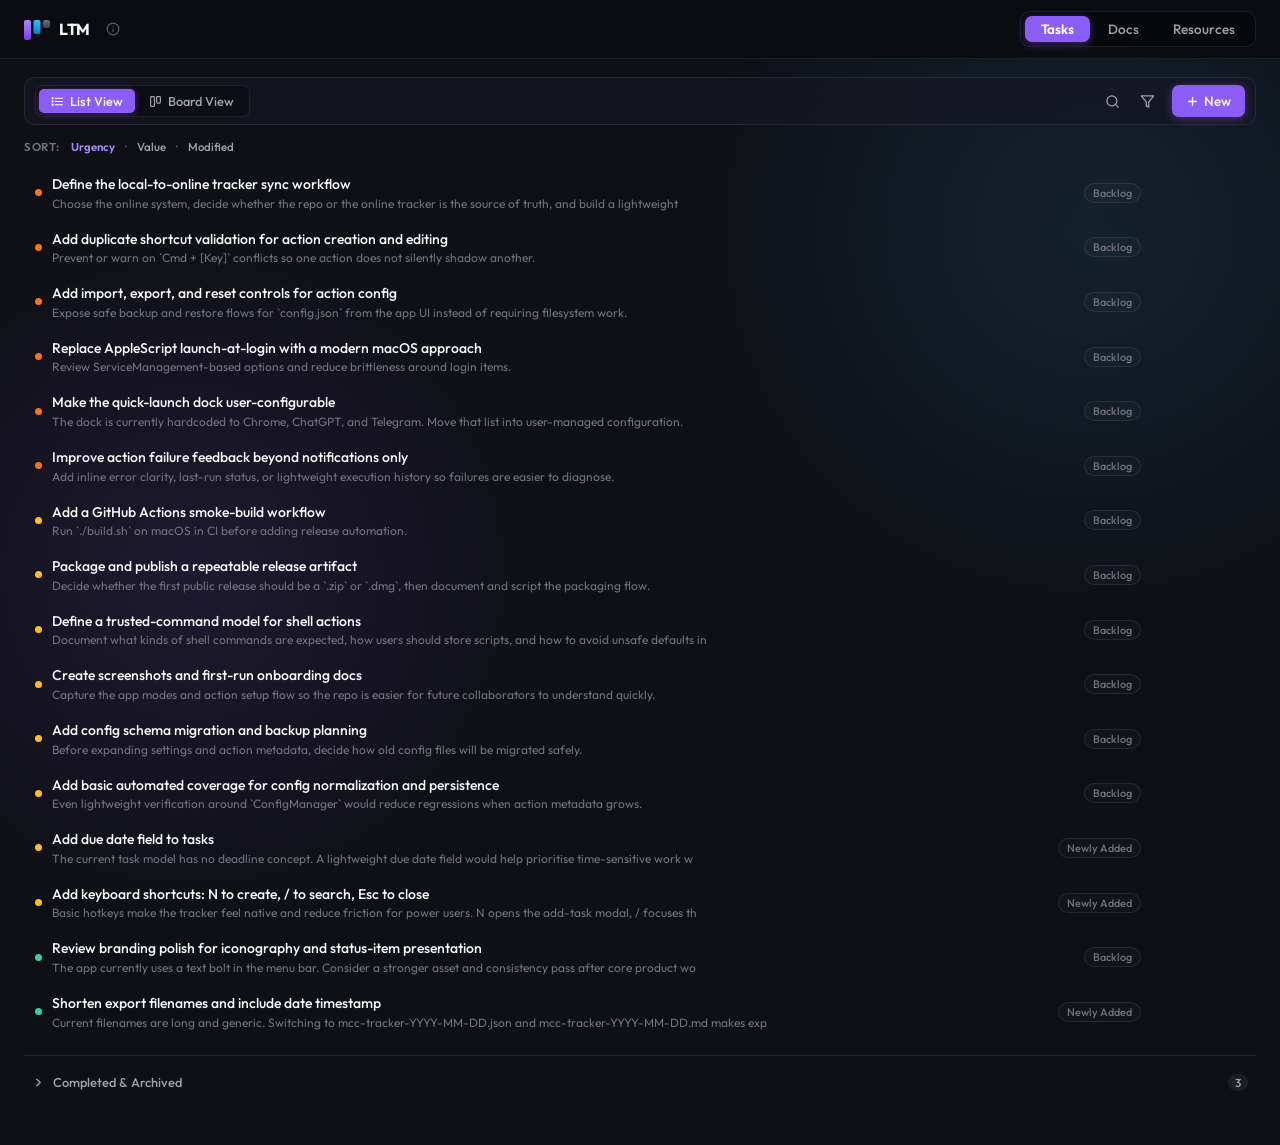
==== index.html @ 9b51116c "Initial commit for Local Task Manager Main" ====
<!DOCTYPE html>
<html lang="en">
<head>
  <meta charset="UTF-8">
  <meta name="viewport" content="width=device-width, initial-scale=1.0">
  <title>LTM — Local Task Manager Main</title>
  <link rel="preconnect" href="https://fonts.googleapis.com">
  <link rel="preconnect" href="https://fonts.gstatic.com" crossorigin>
  <link rel="stylesheet" href="styles.css">
  <script defer src="project-data.js"></script>
  <script defer src="task-app.js"></script>
</head>
<body>

  <!-- ── Header ──────────────────────────────────────────────────────────────── -->
  <header class="site-header">
    <div class="header-inner">
      <div class="brand">
        <a class="brand-link" href="index.html" aria-label="Local Task Manager home">
          <svg class="brand-mark" width="26" height="22" viewBox="0 0 26 22" fill="none" aria-hidden="true">
            <rect x="0" y="2" width="7" height="20" rx="2" fill="url(#ltm-g1)"/>
            <rect x="9.5" y="2" width="7" height="14" rx="2" fill="url(#ltm-g2)"/>
            <rect x="19" y="2" width="7" height="8" rx="2" fill="url(#ltm-g3)"/>
            <defs>
              <linearGradient id="ltm-g1" x1="3.5" y1="2" x2="3.5" y2="22" gradientUnits="userSpaceOnUse">
                <stop offset="0%" stop-color="#a78bfa"/>
                <stop offset="100%" stop-color="#7c3aed"/>
              </linearGradient>
              <linearGradient id="ltm-g2" x1="13" y1="2" x2="13" y2="16" gradientUnits="userSpaceOnUse">
                <stop offset="0%" stop-color="#38bdf8"/>
                <stop offset="100%" stop-color="#0284c7"/>
              </linearGradient>
              <linearGradient id="ltm-g3" x1="22.5" y1="2" x2="22.5" y2="10" gradientUnits="userSpaceOnUse">
                <stop offset="0%" stop-color="#71717a"/>
                <stop offset="100%" stop-color="#3f3f46"/>
              </linearGradient>
            </defs>
          </svg>
          <span class="brand-name" id="brandName">LTM</span>
        </a>
        <button class="icon-button brand-info-btn" id="toggleInfoButton" type="button"
          title="App info &amp; stats" aria-expanded="false" aria-controls="infoDrawer">
          <svg width="14" height="14" viewBox="0 0 24 24" fill="none" stroke="currentColor"
            stroke-width="2" stroke-linecap="round" stroke-linejoin="round">
            <circle cx="12" cy="12" r="10"/><line x1="12" y1="16" x2="12" y2="12"/>
            <line x1="12" y1="8" x2="12.01" y2="8"/>
          </svg>
        </button>
      </div>
      <nav class="tabs" aria-label="Navigation">
        <a class="tab active" href="index.html">Tasks</a>
        <a class="tab" href="docs.html">Docs</a>
        <a class="tab" href="resources.html">Resources</a>
      </nav>
    </div>
  </header>

  <div class="page-wrap">

    <!-- ── Info panel (hidden) ────────────────────────────────────────────────── -->
    <div class="info-panel" id="infoDrawer" hidden>
      <div class="stats-grid" id="statsGrid"></div>
      <p class="info-note" id="storageStatus"></p>
      <div class="button-row">
        <button class="secondary" id="exportJsonButton" type="button">Export JSON</button>
        <button class="secondary" id="exportMarkdownButton" type="button">Export Markdown</button>
        <button class="ghost" id="resetButton" type="button">Reset to Seed</button>
      </div>
      <div class="notice" id="seedNotice" hidden></div>
    </div>

    <!-- ── Toolbar ────────────────────────────────────────────────────────────── -->
    <div class="toolbar">
      <div class="view-toggle" id="viewToggle" role="tablist" aria-label="Task view">
        <button class="view-button active" id="listViewButton" type="button" role="tab" aria-selected="true">
          <svg width="13" height="13" viewBox="0 0 24 24" fill="none" stroke="currentColor"
            stroke-width="2.2" stroke-linecap="round">
            <line x1="8" y1="6" x2="21" y2="6"/><line x1="8" y1="12" x2="21" y2="12"/>
            <line x1="8" y1="18" x2="21" y2="18"/><circle cx="3" cy="6" r="1" fill="currentColor"/>
            <circle cx="3" cy="12" r="1" fill="currentColor"/><circle cx="3" cy="18" r="1" fill="currentColor"/>
          </svg>
          List View
        </button>
        <button class="view-button" id="boardViewButton" type="button" role="tab" aria-selected="false">
          <svg width="13" height="13" viewBox="0 0 24 24" fill="none" stroke="currentColor"
            stroke-width="2.2" stroke-linecap="round" stroke-linejoin="round">
            <rect x="3" y="3" width="7" height="18" rx="1.5"/>
            <rect x="14" y="3" width="7" height="12" rx="1.5"/>
          </svg>
          Board View
        </button>
      </div>

      <div class="toolbar-right">
        <button class="icon-button toolbar-icon-btn" id="searchToggle" type="button"
          title="Search" aria-expanded="false" aria-controls="searchFilterBar">
          <svg width="15" height="15" viewBox="0 0 24 24" fill="none" stroke="currentColor"
            stroke-width="2" stroke-linecap="round" stroke-linejoin="round">
            <circle cx="11" cy="11" r="8"/><line x1="21" y1="21" x2="16.65" y2="16.65"/>
          </svg>
        </button>
        <button class="icon-button toolbar-icon-btn" id="filterToggle" type="button"
          title="Filter" aria-expanded="false" aria-controls="searchFilterBar">
          <svg width="15" height="15" viewBox="0 0 24 24" fill="none" stroke="currentColor"
            stroke-width="2" stroke-linecap="round" stroke-linejoin="round">
            <polygon points="22 3 2 3 10 12.46 10 19 14 21 14 12.46 22 3"/>
          </svg>
        </button>
        <div class="card-fields-wrap" style="position:relative">
          <button class="icon-button toolbar-icon-btn" id="cardFieldsBtn" type="button"
            title="Card fields" hidden aria-expanded="false">
            <svg width="15" height="15" viewBox="0 0 24 24" fill="none" stroke="currentColor"
              stroke-width="2" stroke-linecap="round" stroke-linejoin="round">
              <path d="M1 12s4-8 11-8 11 8 11 8-4 8-11 8-11-8-11-8z"/>
              <circle cx="12" cy="12" r="3"/>
            </svg>
          </button>
          <div class="card-fields-popover" id="cardFieldsPopover" hidden>
            <div class="card-fields-heading">Show on cards</div>
            <label class="card-field-item"><input type="checkbox" id="cfUrgency"> Urgency</label>
            <label class="card-field-item"><input type="checkbox" id="cfNotes"> Notes preview</label>
            <label class="card-field-item"><input type="checkbox" id="cfValue"> Value</label>
            <label class="card-field-item"><input type="checkbox" id="cfArea"> Area</label>
          </div>
        </div>
        <button class="primary toolbar-add-btn" id="openCreateButton" type="button">
          <svg width="13" height="13" viewBox="0 0 24 24" fill="none" stroke="currentColor"
            stroke-width="2.5" stroke-linecap="round">
            <line x1="12" y1="5" x2="12" y2="19"/><line x1="5" y1="12" x2="19" y2="12"/>
          </svg>
          New
        </button>
      </div>
    </div>

    <!-- ── Search + filter bar (expandable) ──────────────────────────────────── -->
    <div class="search-filter-bar" id="searchFilterBar" hidden>
      <input class="search-input" id="searchInput" type="text" placeholder="Search tasks…" autocomplete="off">
      <select id="filterSelect">
        <option value="all">All tasks</option>
        <option value="active">Active only</option>
        <option value="done">Completed / Archived</option>
        <option value="urgent">Urgent (4+)</option>
        <option value="recommended">Recommended</option>
        <option value="requested">Requested</option>
      </select>
      <span class="filter-summary" id="filterSummary"></span>
    </div>

    <!-- ── Views container ───────────────────────────────────────────────────── -->

    <!-- LIST VIEW -->
    <div id="listView">
      <div class="task-list" id="taskList"></div>
      <div class="completed-wrap" id="hiddenListsWrap" hidden>
        <button class="completed-toggle" id="hiddenListsToggle" type="button" aria-expanded="false">
          <svg class="completed-chevron" width="13" height="13" viewBox="0 0 24 24" fill="none"
            stroke="currentColor" stroke-width="2.5" stroke-linecap="round" stroke-linejoin="round">
            <polyline points="9 18 15 12 9 6"/>
          </svg>
          <span>Completed &amp; Archived</span>
          <span class="completed-count" id="hiddenListsCount">0</span>
        </button>
        <div class="hidden-lists" id="hiddenLists" hidden></div>
      </div>
    </div>

  </div><!-- /.page-wrap -->

  <!-- BOARD VIEW — outside .page-wrap so it runs edge-to-edge -->
  <div id="boardView" hidden>
    <div class="board-columns" id="boardColumns"></div>
    <div class="board-hidden-groups" id="boardCollapsedStrip" hidden>
      <span class="board-hidden-groups-label">Hidden groups</span>
      <div class="board-hidden-chips" id="boardHiddenChips"></div>
    </div>
  </div>

  <!-- ── Task detail panel ─────────────────────────────────────────────────────
       Notion-style slide-in from right. Shows on task click.
  ─────────────────────────────────────────────────────────────────────────── -->
  <div class="detail-overlay" id="detailOverlay" hidden aria-modal="true" role="dialog">
    <div class="detail-backdrop" id="detailBackdrop"></div>
    <div class="detail-panel" id="detailPanel">
      <div class="detail-toolbar">
        <button class="detail-back-btn" id="detailCloseBtn" type="button" aria-label="Close panel">
          <svg width="15" height="15" viewBox="0 0 24 24" fill="none" stroke="currentColor"
            stroke-width="2" stroke-linecap="round" stroke-linejoin="round">
            <polyline points="15 18 9 12 15 6"/><polyline points="9 18 3 12 9 6"/>
          </svg>
        </button>
        <div class="detail-mode-toggle" id="detailModeToggle">
          <button class="detail-mode-btn active" id="detailModeSide" type="button" title="Side panel">
            <svg width="13" height="13" viewBox="0 0 24 24" fill="none" stroke="currentColor"
              stroke-width="2.2" stroke-linecap="round" stroke-linejoin="round">
              <rect x="3" y="3" width="18" height="18" rx="2"/>
              <line x1="15" y1="3" x2="15" y2="21"/>
            </svg>
          </button>
          <button class="detail-mode-btn" id="detailModeCenter" type="button" title="Centered view">
            <svg width="13" height="13" viewBox="0 0 24 24" fill="none" stroke="currentColor"
              stroke-width="2.2" stroke-linecap="round" stroke-linejoin="round">
              <rect x="5" y="3" width="14" height="18" rx="2"/>
            </svg>
          </button>
          <button class="detail-mode-btn" id="detailModeFull" type="button" title="Full page">
            <svg width="13" height="13" viewBox="0 0 24 24" fill="none" stroke="currentColor"
              stroke-width="2.2" stroke-linecap="round" stroke-linejoin="round">
              <path d="M8 3H5a2 2 0 0 0-2 2v3m18 0V5a2 2 0 0 0-2-2h-3m0 18h3a2 2 0 0 0 2-2v-3M3 16v3a2 2 0 0 0 2 2h3"/>
            </svg>
          </button>
        </div>
        <!-- Hidden action buttons — bound by JS, triggered via prop-row clicks -->
        <button id="detailMarkDoneBtn" type="button" style="display:none"></button>
        <button id="detailDeleteBtn" type="button" style="display:none"></button>
      </div>
      <div class="detail-body">
        <h1 class="detail-title" id="detailTitle" contenteditable="true"
          spellcheck="true" data-placeholder="Task title…"></h1>
        <div class="detail-props-section">
          <div class="detail-props-header" id="detailPropsHeader">
            <span class="detail-props-header-label">Properties</span>
            <svg class="detail-props-chevron" id="detailPropsChevron" width="12" height="12" viewBox="0 0 24 24" fill="none" stroke="currentColor" stroke-width="2.5" stroke-linecap="round" stroke-linejoin="round">
              <polyline points="6 9 12 15 18 9"/>
            </svg>
          </div>
          <div class="detail-props" id="detailProps"></div>
        </div>
        <div class="detail-section-label">Notes</div>
        <!-- NOTE: contenteditable editor — designed for future BlockNote migration.
             Interface: getEditorContent() / setEditorContent(html) in task-app.js -->
        <div class="detail-notes-editor" id="notesEditor"
          contenteditable="true" spellcheck="true"
          data-placeholder="Add notes, links, or context…"></div>
        <p class="editor-hint">Cmd+B bold · Cmd+I italic · Cmd+Shift+8 list</p>
      </div>
    </div>
  </div>

  <!-- ── Column context menu ───────────────────────────────────────────────────
       Appears on board column ··· click
  ─────────────────────────────────────────────────────────────────────────── -->
  <div class="col-menu" id="colMenu" hidden role="menu">
    <button class="col-menu-item" id="colMenuRename" role="menuitem">Rename</button>
    <button class="col-menu-item" id="colMenuMoveLeft" role="menuitem">Move left</button>
    <button class="col-menu-item" id="colMenuMoveRight" role="menuitem">Move right</button>
    <button class="col-menu-item" id="colMenuHide" role="menuitem">Hide column</button>
    <div class="col-menu-sep" role="separator"></div>
    <div class="col-menu-color-row" role="group" aria-label="Column color">
      <span class="col-menu-color-label">Color</span>
      <div class="col-menu-swatches" id="colMenuSwatches">
        <button class="col-color-swatch swatch-default active" data-color="" title="Default"></button>
        <button class="col-color-swatch swatch-purple" data-color="purple" title="Purple"></button>
        <button class="col-color-swatch swatch-blue" data-color="blue" title="Blue"></button>
        <button class="col-color-swatch swatch-cyan" data-color="cyan" title="Cyan"></button>
        <button class="col-color-swatch swatch-green" data-color="green" title="Green"></button>
        <button class="col-color-swatch swatch-orange" data-color="orange" title="Orange"></button>
        <button class="col-color-swatch swatch-red" data-color="red" title="Red"></button>
      </div>
    </div>
    <div class="col-menu-sep" role="separator"></div>
    <button class="col-menu-item col-menu-danger" id="colMenuDelete" role="menuitem">Delete column</button>
  </div>

  <!-- ── Column rename dialog ──────────────────────────────────────────────── -->
  <div class="modal-backdrop" id="renameModal" hidden>
    <div class="modal-card modal-card--sm">
      <div class="modal-header">
        <h2 class="modal-title">Rename column</h2>
        <button class="icon-button" type="button" id="renameModalClose" aria-label="Close">
          <svg width="16" height="16" viewBox="0 0 24 24" fill="none" stroke="currentColor"
            stroke-width="2" stroke-linecap="round" stroke-linejoin="round">
            <line x1="18" y1="6" x2="6" y2="18"/><line x1="6" y1="6" x2="18" y2="18"/>
          </svg>
        </button>
      </div>
      <div class="field" style="margin-bottom:14px;">
        <label for="renameInput">Column name</label>
        <input id="renameInput" type="text" placeholder="Column name…">
      </div>
      <div class="button-row">
        <button class="primary" id="renameConfirm" type="button">Rename</button>
        <button class="ghost" id="renameCancel" type="button">Cancel</button>
      </div>
    </div>
  </div>

  <!-- ── Add column dialog ─────────────────────────────────────────────────── -->
  <div class="modal-backdrop" id="addColModal" hidden>
    <div class="modal-card modal-card--sm">
      <div class="modal-header">
        <h2 class="modal-title">Add column</h2>
        <button class="icon-button" type="button" id="addColModalClose" aria-label="Close">
          <svg width="16" height="16" viewBox="0 0 24 24" fill="none" stroke="currentColor"
            stroke-width="2" stroke-linecap="round" stroke-linejoin="round">
            <line x1="18" y1="6" x2="6" y2="18"/><line x1="6" y1="6" x2="18" y2="18"/>
          </svg>
        </button>
      </div>
      <div class="field" style="margin-bottom:14px;">
        <label for="addColInput">Column name</label>
        <input id="addColInput" type="text" placeholder="e.g. Review…">
      </div>
      <div class="button-row">
        <button class="primary" id="addColConfirm" type="button">Add column</button>
        <button class="ghost" id="addColCancel" type="button">Cancel</button>
      </div>
    </div>
  </div>

  <!-- ── Create / Edit task modal ──────────────────────────────────────────── -->
  <div class="modal-backdrop" id="taskModal" hidden>
    <div class="modal-card">
      <div class="modal-header">
        <h2 class="modal-title" id="modalTitle">New Task</h2>
        <button class="icon-button" type="button" id="closeModalButton" aria-label="Close">
          <svg width="16" height="16" viewBox="0 0 24 24" fill="none" stroke="currentColor"
            stroke-width="2" stroke-linecap="round" stroke-linejoin="round">
            <line x1="18" y1="6" x2="6" y2="18"/><line x1="6" y1="6" x2="18" y2="18"/>
          </svg>
        </button>
      </div>
      <form id="taskForm" autocomplete="off">
        <div class="form-grid">
          <div class="field full">
            <label for="taskTitle">Title</label>
            <input id="taskTitle" name="taskTitle" required placeholder="What needs to be done?">
          </div>
          <div class="field">
            <label for="taskLane">Stage</label>
            <select id="taskLane" name="taskLane"></select>
          </div>
          <div class="field">
            <label for="taskUrgency">Urgency</label>
            <select id="taskUrgency" name="taskUrgency">
              <option value="1">1 — Low</option>
              <option value="2">2</option>
              <option value="3" selected>3 — Medium</option>
              <option value="4">4 — High</option>
              <option value="5">5 — Critical</option>
            </select>
          </div>
          <div class="field">
            <label for="taskValue">Value ($)</label>
            <input id="taskValue" name="taskValue" type="number" min="0" step="100" placeholder="e.g. 5000">
          </div>
          <div class="field">
            <label for="taskArea">Area</label>
            <select id="taskArea" name="taskArea"></select>
          </div>
          <div class="field">
            <label for="taskSource">Source</label>
            <select id="taskSource" name="taskSource">
              <option value="user-requested" selected>Requested</option>
              <option value="recommended">Recommended</option>
              <option value="local-note">Local note</option>
            </select>
          </div>
          <div class="field full">
            <label for="taskNotes">Quick note</label>
            <textarea id="taskNotes" name="taskNotes" placeholder="Keep it short and action-oriented."></textarea>
          </div>
        </div>
        <div class="button-row" style="margin-top:14px;">
          <button class="primary" type="submit" id="submitButton">Save Task</button>
          <button class="ghost" type="button" id="cancelEditButton">Cancel</button>
        </div>
      </form>
    </div>
  </div>

</body>
</html>
---- styles.css ----
@import url('https://fonts.googleapis.com/css2?family=Outfit:wght@300;400;500;600;700&display=swap');

/* ─── Design tokens ─────────────────────────────────────────────────────────── */

:root {
  --bg:              #0f1016;
  --surface:         rgba(22, 23, 34, 0.75);
  --surface-solid:   #161722;
  --surface-hover:   rgba(38, 39, 55, 0.85);
  --border:          rgba(255, 255, 255, 0.08);
  --border-strong:   rgba(255, 255, 255, 0.13);
  --text:            #f8f9fa;
  --muted:           #a1a1aa;
  --muted-soft:      #71717a;
  --accent:          #8b5cf6;
  --accent-glow:     rgba(139, 92, 246, 0.4);
  --accent-hover:    #a78bfa;
  --accent-soft:     rgba(139, 92, 246, 0.12);
  --tab-active:      #8b5cf6;
  --tab-active-glow: rgba(139, 92, 246, 0.3);
  --done:            #34d399;
  --done-soft:       rgba(52, 211, 153, 0.15);
  --warn:            #fbbf24;
  --warn-soft:       rgba(251, 191, 36, 0.15);
  --danger:          #ef4444;
  --danger-soft:     rgba(239, 68, 68, 0.12);
  --radius-lg:       14px;
  --radius-md:       10px;
  --radius-sm:       7px;
}

/* ─── Reset ─────────────────────────────────────────────────────────────────── */

*, *::before, *::after { box-sizing: border-box; }
[hidden] { display: none !important; }
html, body { margin: 0; min-height: 100%; }

body {
  font-family: 'Outfit', ui-rounded, 'SF Pro Rounded', sans-serif;
  color: var(--text);
  background-color: var(--bg);
  background-image:
    radial-gradient(circle at 15% 50%, rgba(139, 92, 246, 0.12), transparent 28%),
    radial-gradient(circle at 85% 20%, rgba(56, 189, 248, 0.10), transparent 28%);
  min-height: 100vh;
}

a { color: inherit; text-decoration: none; }

/* ─── Site header ───────────────────────────────────────────────────────────── */

.site-header {
  position: sticky;
  top: 0;
  z-index: 200;
  width: 100%;
  background: rgba(11, 12, 18, 0.92);
  backdrop-filter: blur(16px);
  border-bottom: 1px solid var(--border);
}

.header-inner {
  display: flex;
  align-items: center;
  justify-content: space-between;
  gap: 16px;
  max-width: 1400px;
  margin: 0 auto;
  padding: 11px 24px;
}

/* Brand */
.brand {
  display: flex;
  align-items: center;
  gap: 6px;
  flex-shrink: 0;
}

.brand-link {
  display: flex;
  align-items: center;
  gap: 9px;
  text-decoration: none;
  color: inherit;
}

.brand-mark {
  flex-shrink: 0;
  display: block;
}

.brand-name {
  font-size: 1rem;
  font-weight: 700;
  letter-spacing: -0.02em;
  color: var(--text);
}

.brand-info-btn {
  margin-left: 2px;
  opacity: 0.55;
  transition: opacity 0.15s;
}

.brand-info-btn:hover { opacity: 1; }

/* ─── Nav tabs ──────────────────────────────────────────────────────────────── */

.tabs {
  display: flex;
  gap: 2px;
  background: rgba(0, 0, 0, 0.3);
  border: 1px solid var(--border);
  border-radius: 10px;
  padding: 4px;
}

.tab {
  padding: 5px 16px;
  border-radius: 7px;
  color: var(--muted);
  font-size: 0.84rem;
  font-weight: 500;
  transition: all 0.15s ease;
}

.tab:hover {
  color: var(--text);
  background: rgba(255, 255, 255, 0.06);
}

.tab.active {
  background: var(--accent);
  color: #fff;
  font-weight: 600;
  box-shadow: 0 2px 8px var(--accent-glow);
}

/* ─── Page wrap ─────────────────────────────────────────────────────────────── */

.page-wrap {
  max-width: 1400px;
  margin: 0 auto;
  padding: 18px 24px 48px;
}

/* ─── Info panel ────────────────────────────────────────────────────────────── */

.info-panel {
  background: var(--surface);
  border: 1px solid var(--border);
  border-radius: var(--radius-md);
  padding: 14px;
  margin-bottom: 10px;
  backdrop-filter: blur(16px);
}

.stats-grid {
  display: grid;
  grid-template-columns: repeat(4, 1fr);
  gap: 7px;
  margin-bottom: 12px;
}

.mini-stat {
  display: flex;
  flex-direction: column;
  gap: 3px;
  padding: 10px 12px;
  border-radius: var(--radius-sm);
  border: 1px solid var(--border);
  background: rgba(255, 255, 255, 0.02);
}

.mini-stat strong {
  font-size: 1.2rem;
  font-weight: 700;
  color: var(--text);
  line-height: 1;
}

.mini-stat span { font-size: 0.72rem; color: var(--muted); }

.info-note {
  font-size: 0.75rem;
  color: var(--muted-soft);
  margin: 0 0 10px;
}

.notice {
  margin-top: 10px;
  padding: 9px 12px;
  border-radius: var(--radius-sm);
  border: 1px solid rgba(251, 191, 36, 0.25);
  background: var(--warn-soft);
  color: #fcd34d;
  font-size: 0.78rem;
}

/* ─── Toolbar ───────────────────────────────────────────────────────────────── */

.toolbar {
  display: flex;
  align-items: center;
  justify-content: space-between;
  gap: 8px;
  padding: 7px 10px;
  background: var(--surface);
  border: 1px solid var(--border);
  border-radius: var(--radius-md);
  backdrop-filter: blur(16px);
  margin-bottom: 6px;
}

.toolbar-right {
  display: flex;
  align-items: center;
  gap: 5px;
}

.toolbar-icon-btn {
  color: var(--muted);
  width: 32px;
  height: 32px;
}

.toolbar-icon-btn:hover {
  color: var(--text);
  background: rgba(255, 255, 255, 0.07);
}

.toolbar-icon-btn.is-active {
  color: var(--accent-hover);
  background: var(--accent-soft);
  border-color: rgba(139, 92, 246, 0.3);
}

.toolbar-add-btn {
  height: 32px;
  padding: 0 14px;
  font-size: 0.84rem;
  gap: 5px;
}

/* ─── View toggle ───────────────────────────────────────────────────────────── */

.view-toggle {
  display: inline-flex;
  gap: 2px;
  padding: 3px;
  background: rgba(0, 0, 0, 0.3);
  border: 1px solid var(--border);
  border-radius: var(--radius-sm);
}

.view-button {
  display: inline-flex;
  align-items: center;
  gap: 6px;
  padding: 4px 12px;
  border-radius: 5px;
  background: transparent;
  color: var(--muted);
  border: none;
  font-size: 0.8rem;
  font-weight: 500;
  cursor: pointer;
  transition: all 0.15s;
  white-space: nowrap;
}

.view-button:hover { color: var(--text); background: rgba(255, 255, 255, 0.05); }

.view-button.active {
  background: var(--accent);
  color: #fff;
  box-shadow: 0 1px 6px var(--accent-glow);
}

/* ─── Search + filter bar ───────────────────────────────────────────────────── */

.search-filter-bar {
  display: flex;
  align-items: center;
  gap: 8px;
  padding: 8px 12px;
  background: var(--surface);
  border: 1px solid var(--border);
  border-radius: var(--radius-md);
  backdrop-filter: blur(16px);
  margin-bottom: 10px;
}

.search-input {
  flex: 1;
  min-width: 0;
  background: transparent;
  border: none;
  color: var(--text);
  font: inherit;
  font-size: 0.9rem;
  padding: 4px 0;
}

.search-input:focus { outline: none; }
.search-input::placeholder { color: var(--muted-soft); }

.filter-summary {
  flex-shrink: 0;
  font-size: 0.72rem;
  color: var(--muted-soft);
  white-space: nowrap;
}

/* ─── Inputs / selects / buttons (shared) ───────────────────────────────────── */

input, textarea, select {
  width: 100%;
  background: rgba(0, 0, 0, 0.2);
  border: 1px solid var(--border);
  border-radius: var(--radius-sm);
  color: var(--text);
  padding: 7px 11px;
  font: inherit;
  font-size: 0.85rem;
  transition: border-color 0.18s, background 0.18s, box-shadow 0.18s;
}

input::placeholder, textarea::placeholder { color: var(--muted-soft); }

input:focus, textarea:focus, select:focus {
  outline: none;
  border-color: rgba(139, 92, 246, 0.5);
  background: rgba(0, 0, 0, 0.35);
  box-shadow: 0 0 0 3px rgba(139, 92, 246, 0.1);
}

textarea { min-height: 88px; resize: vertical; }

button {
  display: inline-flex;
  align-items: center;
  justify-content: center;
  gap: 6px;
  border: none;
  border-radius: var(--radius-sm);
  padding: 7px 14px;
  font: inherit;
  font-weight: 500;
  font-size: 0.85rem;
  cursor: pointer;
  white-space: nowrap;
  transition: all 0.15s ease;
}

button.primary {
  background: var(--accent);
  color: #fff;
  box-shadow: 0 2px 8px var(--accent-glow);
}

button.primary:hover { background: var(--accent-hover); }

button.secondary {
  background: rgba(255, 255, 255, 0.055);
  color: var(--text);
  border: 1px solid var(--border);
}

button.secondary:hover { background: rgba(255, 255, 255, 0.09); }

button.ghost {
  background: transparent;
  color: var(--muted);
  border: 1px solid var(--border);
}

button.ghost:hover { color: var(--text); background: rgba(255, 255, 255, 0.05); }

.icon-button {
  width: 30px;
  height: 30px;
  padding: 0;
  border-radius: 6px;
  border: 1px solid transparent;
  background: transparent;
  color: var(--muted);
  flex-shrink: 0;
  cursor: pointer;
}

.icon-button:hover { background: rgba(255, 255, 255, 0.07); border-color: var(--border); color: var(--text); }

.button-row { display: flex; flex-wrap: wrap; gap: 7px; }

/* ─── LIST VIEW ─────────────────────────────────────────────────────────────── */

.list-sort-bar {
  display: flex;
  align-items: center;
  gap: 6px;
  padding: 6px 0 10px;
}

.list-sort-label {
  font-size: 0.72rem;
  font-weight: 600;
  color: var(--muted-soft);
  text-transform: uppercase;
  letter-spacing: 0.06em;
  margin-right: 2px;
}

.list-sort-sep {
  color: var(--muted-soft);
  font-size: 0.72rem;
  user-select: none;
}

.list-sort-btn {
  background: none;
  border: none;
  padding: 2px 4px;
  font-family: inherit;
  font-size: 0.72rem;
  font-weight: 500;
  color: var(--muted);
  cursor: pointer;
  border-radius: 4px;
  transition: color 0.12s, background 0.12s;
}

.list-sort-btn:hover {
  color: var(--text);
  background: rgba(255, 255, 255, 0.05);
}

.list-sort-btn.active {
  color: var(--accent-hover);
  font-weight: 600;
}

.task-list {
  display: flex;
  flex-direction: column;
  gap: 1px;
}

.list-section-header {
  padding: 14px 8px 6px;
  font-size: 0.68rem;
  font-weight: 700;
  color: var(--muted-soft);
  text-transform: uppercase;
  letter-spacing: 0.09em;
}

.list-row {
  display: flex;
  align-items: center;
  gap: 10px;
  padding: 8px 10px;
  border-radius: var(--radius-sm);
  border: 1px solid transparent;
  cursor: pointer;
  transition: background 0.12s, border-color 0.12s;
  position: relative;
}

.list-row:hover {
  background: rgba(255, 255, 255, 0.04);
  border-color: var(--border);
}

.list-row.is-done .list-title { text-decoration: line-through; opacity: 0.45; }
.list-row.is-done .list-notes { opacity: 0.35; }

/* urgency dot */
.list-urgency {
  width: 7px;
  height: 7px;
  border-radius: 50%;
  flex-shrink: 0;
}

.u-1, .u-2 { background: var(--done); }
.u-3        { background: var(--warn); }
.u-4        { background: #f97316; }
.u-5        { background: var(--danger); }

.list-content { flex: 1; min-width: 0; }

.list-title {
  margin: 0;
  font-size: 0.875rem;
  font-weight: 500;
  line-height: 1.4;
  color: var(--text);
  white-space: nowrap;
  overflow: hidden;
  text-overflow: ellipsis;
}

.list-notes {
  margin: 1px 0 0;
  font-size: 0.75rem;
  color: var(--muted-soft);
  white-space: nowrap;
  overflow: hidden;
  text-overflow: ellipsis;
}

.list-lane {
  flex-shrink: 0;
  font-size: 0.68rem;
  font-weight: 500;
  color: var(--muted-soft);
  padding: 2px 8px;
  border-radius: 999px;
  border: 1px solid var(--border);
  background: rgba(255, 255, 255, 0.02);
  white-space: nowrap;
}

.list-tools {
  display: flex;
  gap: 3px;
  flex-shrink: 0;
  opacity: 0;
  transition: opacity 0.12s;
}

.list-row:hover .list-tools { opacity: 1; }

.mark-done-btn {
  font-size: 0.75rem;
  font-weight: 600;
  color: var(--done);
  background: var(--done-soft);
  border: 1px solid rgba(52, 211, 153, 0.2);
  padding: 3px 9px;
  border-radius: 999px;
  height: auto;
  cursor: pointer;
  white-space: nowrap;
}

.mark-done-btn:hover {
  background: rgba(52, 211, 153, 0.25);
  color: #a7f3d0;
}

/* ─── Empty state ───────────────────────────────────────────────────────────── */

.empty-state {
  padding: 28px;
  text-align: center;
  color: var(--muted-soft);
  font-size: 0.85rem;
  border: 1px dashed var(--border);
  border-radius: var(--radius-sm);
  margin-top: 8px;
}

/* ─── Completed / archived toggle ───────────────────────────────────────────── */

.completed-wrap {
  margin-top: 16px;
  border-top: 1px solid var(--border);
  padding-top: 12px;
}

.completed-toggle {
  width: 100%;
  justify-content: flex-start;
  gap: 8px;
  background: transparent;
  border: none;
  color: var(--muted);
  font-size: 0.8rem;
  padding: 6px 8px;
  border-radius: var(--radius-sm);
}

.completed-toggle:hover { background: rgba(255, 255, 255, 0.04); color: var(--text); }

.completed-chevron {
  transition: transform 0.2s ease;
  flex-shrink: 0;
}

.completed-toggle[aria-expanded="true"] .completed-chevron { transform: rotate(90deg); }

.completed-count {
  margin-left: auto;
  padding: 1px 7px;
  border-radius: 999px;
  background: rgba(255, 255, 255, 0.06);
  color: var(--muted);
  font-size: 0.72rem;
}

.hidden-lists { margin-top: 8px; display: flex; flex-direction: column; gap: 1px; }

.hidden-group { margin-bottom: 14px; }

.hidden-group-header {
  display: flex;
  align-items: center;
  gap: 8px;
  padding: 4px 8px 8px;
}

.hidden-group-header h3 {
  margin: 0;
  font-size: 0.68rem;
  font-weight: 700;
  color: var(--muted-soft);
  text-transform: uppercase;
  letter-spacing: 0.08em;
}

/* ─── BOARD VIEW ────────────────────────────────────────────────────────────── */

#boardView {
  display: flex;
  flex-direction: column;
  gap: 8px;
  width: 100%;
  padding: 0 24px 48px;
}

.board-columns {
  display: flex;
  gap: 8px;
  width: 100%;
  min-width: 0;
  overflow-x: auto;
  padding: 0 0 8px 0;
  align-items: flex-start;
  min-height: 400px;
}

.board-columns::-webkit-scrollbar { height: 4px; }
.board-columns::-webkit-scrollbar-track { background: transparent; }
.board-columns::-webkit-scrollbar-thumb { background: rgba(255,255,255,0.08); border-radius: 4px; }

/* Hidden groups bar (replaces vertical collapsed strip) */
.board-hidden-groups {
  display: flex;
  align-items: center;
  gap: 8px;
  padding: 8px 10px;
  background: rgba(255, 255, 255, 0.018);
  border: 1px solid var(--border);
  border-radius: var(--radius-md);
  flex-wrap: wrap;
}

.board-hidden-groups-label {
  font-size: 0.68rem;
  font-weight: 700;
  color: var(--muted-soft);
  text-transform: uppercase;
  letter-spacing: 0.08em;
  white-space: nowrap;
  margin-right: 4px;
}

.board-hidden-chips {
  display: flex;
  gap: 6px;
  flex-wrap: wrap;
}

.board-hidden-chip {
  display: inline-flex;
  align-items: center;
  gap: 6px;
  padding: 4px 10px 4px 8px;
  border-radius: 999px;
  border: 1px solid var(--border);
  background: rgba(255, 255, 255, 0.04);
  color: var(--muted);
  font-size: 0.75rem;
  font-weight: 500;
  cursor: pointer;
  transition: background 0.12s, border-color 0.12s, color 0.12s;
  white-space: nowrap;
}

.board-hidden-chip:hover {
  background: rgba(255, 255, 255, 0.08);
  border-color: var(--border-strong);
  color: var(--text);
}

.chip-count {
  display: inline-flex;
  align-items: center;
  justify-content: center;
  min-width: 17px;
  height: 17px;
  border-radius: 999px;
  background: rgba(255, 255, 255, 0.08);
  font-size: 0.68rem;
  font-weight: 700;
  color: var(--muted-soft);
}

.chip-label { font-size: 0.75rem; font-weight: 600; }

.chip-expand {
  display: inline-flex;
  opacity: 0.45;
  transition: opacity 0.12s;
}

.board-hidden-chip:hover .chip-expand { opacity: 0.9; }

/* Expanded column */
.board-column {
  display: flex;
  flex-direction: column;
  width: 272px;
  min-width: 272px;
  max-width: 272px;
  border: 1px solid var(--border);
  border-radius: var(--radius-md);
  background: rgba(255, 255, 255, 0.018);
  overflow: hidden;
  flex-shrink: 0;
}

.board-column-header {
  display: flex;
  align-items: center;
  gap: 6px;
  padding: 9px 10px;
  border-bottom: 1px solid var(--border);
  user-select: none;
  position: relative;
}

.board-column-header-left {
  display: flex;
  align-items: center;
  gap: 7px;
  flex: 1;
  min-width: 0;
}

.board-column-title {
  font-size: 0.72rem;
  font-weight: 700;
  color: var(--muted);
  text-transform: uppercase;
  letter-spacing: 0.07em;
  white-space: nowrap;
  overflow: hidden;
  text-overflow: ellipsis;
  cursor: pointer;
  border-radius: 3px;
  padding: 1px 3px;
  margin: -1px -3px;
  transition: color 0.12s, background 0.12s;
}

.board-column-title:hover {
  color: var(--text);
  background: rgba(255, 255, 255, 0.06);
}

.board-column-count {
  display: inline-flex;
  align-items: center;
  justify-content: center;
  min-width: 18px;
  height: 18px;
  padding: 0 5px;
  border-radius: 999px;
  background: rgba(255, 255, 255, 0.06);
  color: var(--muted-soft);
  font-size: 0.7rem;
  font-weight: 600;
  flex-shrink: 0;
}

.board-column-header-tools {
  display: flex;
  gap: 2px;
  flex-shrink: 0;
  opacity: 0;
  transition: opacity 0.12s;
}

.board-column:hover .board-column-header-tools { opacity: 1; }

.board-col-add-btn,
.board-col-menu-btn {
  width: 22px;
  height: 22px;
  padding: 0;
  border-radius: 5px;
  border: none;
  background: transparent;
  color: var(--muted-soft);
  cursor: pointer;
  font-size: 0.9rem;
  display: inline-flex;
  align-items: center;
  justify-content: center;
  transition: background 0.12s, color 0.12s;
}

.board-col-add-btn:hover, .board-col-menu-btn:hover {
  background: rgba(255, 255, 255, 0.07);
  color: var(--text);
}

.board-column-body {
  display: flex;
  flex-direction: column;
  gap: 5px;
  padding: 7px;
  flex: 1;
  min-height: 60px;
  transition: background 0.12s;
}

.board-column-body.drag-over {
  background: rgba(139, 92, 246, 0.08);
  outline: 1.5px dashed rgba(139, 92, 246, 0.4);
  outline-offset: -3px;
  border-radius: var(--radius-sm);
}

.board-column-footer {
  padding: 4px 6px 6px;
  border-top: 1px solid var(--border);
}

.board-col-new-btn {
  width: 100%;
  justify-content: flex-start;
  gap: 6px;
  background: transparent;
  border: none;
  color: var(--muted-soft);
  font-size: 0.8rem;
  padding: 5px 6px;
  border-radius: var(--radius-sm);
  cursor: pointer;
  transition: color 0.12s, background 0.12s;
}

.board-col-new-btn:hover { color: var(--text); background: rgba(255, 255, 255, 0.04); }

/* ─── Inline new-item form (board view) ─────────────────────────────────────── */

.board-inline-new {
  background: rgba(255, 255, 255, 0.03);
  border: 1px solid rgba(139, 92, 246, 0.45);
  border-radius: var(--radius-sm);
  padding: 8px;
  display: flex;
  flex-direction: column;
  gap: 7px;
  margin: 4px 0;
}

.board-inline-new-title {
  width: 100%;
  background: transparent;
  border: none;
  color: var(--text);
  font-family: inherit;
  font-size: 0.84rem;
  font-weight: 500;
  outline: none;
  padding: 0;
}

.board-inline-new-title::placeholder { color: var(--muted-soft); }

.board-inline-new-props {
  display: flex;
  gap: 6px;
  align-items: center;
}

.board-inline-new-select {
  flex: 1;
  background: rgba(255, 255, 255, 0.06);
  border: 1px solid var(--border);
  border-radius: var(--radius-sm);
  color: var(--text);
  font-family: inherit;
  font-size: 0.72rem;
  padding: 3px 6px;
  outline: none;
  cursor: pointer;
}

.board-inline-new-select:focus { border-color: rgba(139, 92, 246, 0.6); }

.board-inline-new-hint {
  font-size: 0.65rem;
  color: var(--muted-soft);
  white-space: nowrap;
}

.board-inline-new-actions {
  display: flex;
  gap: 4px;
  align-items: center;
  justify-content: flex-end;
}

.board-inline-new-save {
  background: var(--accent);
  color: #fff;
  border: none;
  border-radius: var(--radius-sm);
  font-family: inherit;
  font-size: 0.72rem;
  font-weight: 600;
  padding: 4px 10px;
  cursor: pointer;
  transition: background 0.12s;
}

.board-inline-new-save:hover { background: var(--accent-hover); }

.board-inline-new-cancel {
  background: transparent;
  color: var(--muted);
  border: none;
  border-radius: var(--radius-sm);
  font-family: inherit;
  font-size: 0.72rem;
  padding: 4px 8px;
  cursor: pointer;
  transition: color 0.12s;
}

.board-inline-new-cancel:hover { color: var(--text); }


/* Board add-column button */
.board-add-column {
  width: 36px;
  min-width: 36px;
  height: 60px;
  border: 1px dashed rgba(255, 255, 255, 0.1);
  border-radius: var(--radius-md);
  background: transparent;
  color: var(--muted-soft);
  font-size: 1.2rem;
  cursor: pointer;
  display: flex;
  align-items: center;
  justify-content: center;
  flex-shrink: 0;
  transition: all 0.15s;
  align-self: flex-start;
}

.board-add-column:hover {
  border-color: var(--border-strong);
  color: var(--muted);
  background: rgba(255, 255, 255, 0.03);
}

/* Column drag handle (grip dots in header) */
.col-drag-grip {
  display: inline-flex;
  align-items: center;
  color: var(--muted-soft);
  opacity: 0;
  cursor: grab;
  flex-shrink: 0;
  transition: opacity 0.12s;
  margin-right: 2px;
}

.board-column:hover .col-drag-grip { opacity: 0.6; }
.board-column:hover .col-drag-grip:hover { opacity: 1; }

/* Column being dragged */
.board-column.col-dragging {
  opacity: 0.4;
  transform: scale(0.98);
}

/* Column drop position indicator (shown between columns during drag) */
.col-drop-indicator {
  width: 3px;
  align-self: stretch;
  min-height: 60px;
  border-radius: 2px;
  background: transparent;
  flex-shrink: 0;
  pointer-events: none;
  transition: background 0.08s, box-shadow 0.08s;
}

.col-drop-indicator.active {
  background: var(--accent);
  box-shadow: 0 0 10px rgba(139, 92, 246, 0.7);
}

/* Column color accents */
.col-header-purple  { border-bottom: 2px solid #8b5cf6; background: rgba(139, 92, 246, 0.06); }
.col-header-blue    { border-bottom: 2px solid #3b82f6; background: rgba(59, 130, 246, 0.06); }
.col-header-cyan    { border-bottom: 2px solid #06b6d4; background: rgba(6, 182, 212, 0.06); }
.col-header-green   { border-bottom: 2px solid #22c55e; background: rgba(34, 197, 94, 0.06); }
.col-header-orange  { border-bottom: 2px solid #f97316; background: rgba(249, 115, 22, 0.06); }
.col-header-red     { border-bottom: 2px solid #ef4444; background: rgba(239, 68, 68, 0.06); }

.col-color-purple .board-column-title { color: #c4b5fd; }
.col-color-blue   .board-column-title { color: #93c5fd; }
.col-color-cyan   .board-column-title { color: #67e8f9; }
.col-color-green  .board-column-title { color: #86efac; }
.col-color-orange .board-column-title { color: #fdba74; }
.col-color-red    .board-column-title { color: #fca5a5; }

/* Chip color variants */
.col-chip-purple { border-color: rgba(139, 92, 246, 0.4); color: #c4b5fd; }
.col-chip-blue   { border-color: rgba(59, 130, 246, 0.4); color: #93c5fd; }
.col-chip-cyan   { border-color: rgba(6, 182, 212, 0.4);  color: #67e8f9; }
.col-chip-green  { border-color: rgba(34, 197, 94, 0.4);  color: #86efac; }
.col-chip-orange { border-color: rgba(249, 115, 22, 0.4); color: #fdba74; }
.col-chip-red    { border-color: rgba(239, 68, 68, 0.4);  color: #fca5a5; }

/* Board empty */
.board-empty {
  padding: 12px;
  border: 1px dashed rgba(255, 255, 255, 0.07);
  border-radius: var(--radius-sm);
  color: var(--muted-soft);
  text-align: center;
  font-size: 0.75rem;
  pointer-events: none;
}

/* ─── Board card ────────────────────────────────────────────────────────────── */

.board-card {
  border: 1px solid var(--border);
  border-radius: var(--radius-sm);
  background: rgba(255, 255, 255, 0.03);
  padding: 8px 9px;
  cursor: pointer;
  user-select: none;
  transition: background 0.12s, border-color 0.12s, transform 0.12s, opacity 0.12s;
}

.board-card:hover {
  background: rgba(255, 255, 255, 0.055);
  border-color: var(--border-strong);
}

.board-card.is-dragging {
  opacity: 0.35;
  transform: scale(0.97);
  cursor: grabbing;
}

.board-card.is-done .board-card-title {
  text-decoration: line-through;
  opacity: 0.45;
}

.board-card-top {
  display: flex;
  align-items: center;
  justify-content: space-between;
  margin-bottom: 4px;
  gap: 4px;
}

.board-card-top-left {
  display: flex;
  align-items: center;
  gap: 5px;
  flex-wrap: wrap;
  flex: 1;
  min-width: 0;
}

.card-prop-chip {
  display: inline-flex;
  align-items: center;
  padding: 1px 7px;
  border-radius: 999px;
  border: 1px solid var(--border);
  background: rgba(255, 255, 255, 0.04);
  font-size: 0.65rem;
  font-weight: 600;
  color: var(--muted-soft);
  white-space: nowrap;
}

.board-card-tools {
  display: flex;
  gap: 2px;
  opacity: 0;
  transition: opacity 0.12s;
}

.board-card:hover .board-card-tools { opacity: 1; }

.board-card-title {
  margin: 0;
  font-size: 0.82rem;
  font-weight: 500;
  line-height: 1.45;
  color: var(--text);
}

.board-card-notes {
  margin: 4px 0 0;
  font-size: 0.72rem;
  color: var(--muted-soft);
  line-height: 1.45;
  display: -webkit-box;
  -webkit-box-orient: vertical;
  -webkit-line-clamp: 2;
  overflow: hidden;
}

.board-card-sublane {
  display: inline-flex;
  margin-top: 5px;
  font-size: 0.65rem;
  font-weight: 600;
  color: var(--muted-soft);
  padding: 2px 6px;
  border-radius: 999px;
  border: 1px solid var(--border);
  text-transform: uppercase;
  letter-spacing: 0.04em;
}

/* ─── Column context menu ───────────────────────────────────────────────────── */

.col-menu {
  position: fixed;
  z-index: 500;
  background: #1c1d28;
  border: 1px solid var(--border-strong);
  border-radius: var(--radius-md);
  padding: 5px;
  min-width: 160px;
  box-shadow: 0 12px 40px rgba(0, 0, 0, 0.55);
}

.col-menu-item {
  width: 100%;
  justify-content: flex-start;
  background: transparent;
  border: none;
  color: var(--muted);
  font-size: 0.84rem;
  padding: 6px 10px;
  border-radius: 6px;
  cursor: pointer;
  text-align: left;
}

.col-menu-item:hover { background: rgba(255, 255, 255, 0.06); color: var(--text); }
.col-menu-danger { color: var(--danger) !important; }
.col-menu-danger:hover { background: var(--danger-soft) !important; }
.col-menu-sep { height: 1px; background: var(--border); margin: 4px 0; }

.col-menu-color-row {
  display: flex;
  align-items: center;
  gap: 8px;
  padding: 6px 10px;
}

.col-menu-color-label {
  font-size: 0.75rem;
  color: var(--muted-soft);
  font-weight: 500;
  flex-shrink: 0;
}

.col-menu-swatches {
  display: flex;
  gap: 5px;
}

.col-color-swatch {
  width: 17px;
  height: 17px;
  border-radius: 50%;
  border: 2px solid transparent;
  cursor: pointer;
  transition: transform 0.12s, border-color 0.12s;
  padding: 0;
}

.col-color-swatch:hover { transform: scale(1.2); }
.col-color-swatch.active { border-color: #fff; }

.swatch-default  { background: rgba(255,255,255,0.15); border-color: rgba(255,255,255,0.2); }
.swatch-purple   { background: #8b5cf6; }
.swatch-blue     { background: #3b82f6; }
.swatch-cyan     { background: #06b6d4; }
.swatch-green    { background: #22c55e; }
.swatch-orange   { background: #f97316; }
.swatch-red      { background: #ef4444; }

/* ─── Task detail panel ─────────────────────────────────────────────────────── */

.detail-overlay {
  position: fixed;
  inset: 0;
  z-index: 300;
  display: flex;
  justify-content: flex-end;
}

/* Center mode */
.detail-overlay[data-mode="center"] {
  justify-content: center;
  align-items: center;
  padding: 32px;
}

/* Full mode */
.detail-overlay[data-mode="full"] {
  justify-content: stretch;
  align-items: stretch;
}

.detail-backdrop {
  position: absolute;
  inset: 0;
  background: rgba(5, 6, 10, 0.55);
  backdrop-filter: blur(3px);
  cursor: pointer;
}

.detail-panel {
  position: relative;
  width: min(680px, 100%);
  height: 100%;
  background: #13141f;
  border-left: 1px solid var(--border-strong);
  display: flex;
  flex-direction: column;
  overflow: hidden;
  box-shadow: -20px 0 60px rgba(0, 0, 0, 0.5);
  animation: slideInRight 0.22s ease;
}

@keyframes slideInRight {
  from { transform: translateX(40px); opacity: 0; }
  to   { transform: translateX(0);    opacity: 1; }
}

/* Center mode panel */
.detail-panel.mode-center {
  width: min(780px, 100%);
  height: min(88vh, 900px);
  border-left: none;
  border: 1px solid var(--border-strong);
  border-radius: var(--radius-lg);
  animation: fadeInScale 0.2s ease;
}

/* Full-page mode panel */
.detail-panel.mode-full {
  width: 100%;
  height: 100%;
  border-left: none;
  border-radius: 0;
  animation: none;
}

@keyframes fadeInScale {
  from { transform: scale(0.97); opacity: 0; }
  to   { transform: scale(1);    opacity: 1; }
}

.detail-toolbar {
  display: flex;
  align-items: center;
  gap: 8px;
  padding: 8px 14px;
  border-bottom: 1px solid var(--border);
  flex-shrink: 0;
}

.detail-back-btn {
  display: inline-flex;
  align-items: center;
  justify-content: center;
  width: 28px;
  height: 28px;
  border-radius: 6px;
  border: none;
  background: transparent;
  color: var(--muted-soft);
  cursor: pointer;
  transition: background 0.12s, color 0.12s;
  padding: 0;
  flex-shrink: 0;
}

.detail-back-btn:hover {
  color: var(--text);
  background: rgba(255,255,255,0.06);
}

/* View mode toggle */
.detail-mode-toggle {
  display: inline-flex;
  gap: 1px;
  padding: 2px;
  background: rgba(0,0,0,0.2);
  border: 1px solid var(--border);
  border-radius: 7px;
}

.detail-mode-btn {
  display: inline-flex;
  align-items: center;
  justify-content: center;
  width: 26px;
  height: 24px;
  border-radius: 5px;
  border: none;
  background: transparent;
  color: rgba(255,255,255,0.28);
  cursor: pointer;
  transition: background 0.12s, color 0.12s;
  padding: 0;
}

.detail-mode-btn:hover { color: var(--muted); background: rgba(255,255,255,0.05); }
.detail-mode-btn.active { background: rgba(255,255,255,0.08); color: var(--muted); }

.detail-body {
  flex: 1;
  overflow-y: auto;
  padding: 24px 32px 32px;
}

.detail-body::-webkit-scrollbar { width: 4px; }
.detail-body::-webkit-scrollbar-track { background: transparent; }
.detail-body::-webkit-scrollbar-thumb { background: rgba(255,255,255,0.08); border-radius: 4px; }

.detail-title {
  margin: 0 0 20px;
  font-size: 1.6rem;
  font-weight: 700;
  letter-spacing: -0.03em;
  color: var(--text);
  line-height: 1.3;
  outline: none;
  border-radius: 4px;
  padding: 2px 0;
}

.detail-title:empty::before {
  content: attr(data-placeholder);
  color: var(--muted-soft);
  pointer-events: none;
}

.detail-title:focus {
  background: transparent;
  border-bottom: 1px solid rgba(255,255,255,0.07);
  padding-bottom: 3px;
}

/* Properties collapsible section */
.detail-props-section {
  margin-bottom: 24px;
}

.detail-props-header {
  display: flex;
  align-items: center;
  gap: 6px;
  padding: 4px 0 6px;
  cursor: pointer;
  user-select: none;
}

.detail-props-header-label {
  font-size: 0.7rem;
  font-weight: 700;
  color: var(--muted-soft);
  text-transform: uppercase;
  letter-spacing: 0.09em;
  transition: color 0.12s;
}

.detail-props-header:hover .detail-props-header-label { color: var(--muted); }

.detail-props-chevron {
  color: var(--muted-soft);
  transition: transform 0.15s ease, color 0.12s;
}

.detail-props-header:hover .detail-props-chevron { color: var(--muted); }

.detail-props-section.collapsed .detail-props-chevron {
  transform: rotate(-90deg);
}

/* Properties list — row-based for drag-to-reorder */
.detail-props {
  display: flex;
  flex-direction: column;
  border: 1px solid var(--border);
  border-radius: var(--radius-md);
  overflow: hidden;
}

.detail-props-section.collapsed .detail-props {
  display: none;
}

.detail-prop-row {
  display: grid;
  grid-template-columns: 18px 140px 1fr;
  align-items: center;
  border-bottom: 1px solid var(--border);
  transition: background 0.12s;
  cursor: default;
}

.detail-prop-row:last-child { border-bottom: none; }

.detail-prop-row:hover { background: rgba(255, 255, 255, 0.02); }

.detail-prop-row.prop-dragging {
  opacity: 0.4;
}

.detail-prop-row.prop-drag-over {
  box-shadow: inset 0 -2px 0 var(--accent);
  background: rgba(139, 92, 246, 0.05);
}

.prop-drag-handle {
  display: flex;
  align-items: center;
  justify-content: center;
  padding: 0 4px;
  opacity: 0;
  color: var(--muted-soft);
  cursor: grab;
  transition: opacity 0.12s;
}

.detail-prop-row:hover .prop-drag-handle { opacity: 0.7; }
.detail-prop-row:hover .prop-drag-handle:hover { opacity: 1; }

.detail-prop-label {
  padding: 8px 12px 8px 4px;
  font-size: 0.82rem;
  font-weight: 600;
  color: var(--muted-soft);
  border-right: 1px solid var(--border);
  cursor: pointer;
  user-select: none;
  white-space: nowrap;
  overflow: hidden;
  text-overflow: ellipsis;
  transition: color 0.12s;
}

.detail-prop-label:hover { color: var(--text); }

.detail-prop-value {
  padding: 6px 14px;
  font-size: 0.82rem;
  color: var(--text);
  min-width: 0;
}

.detail-prop-badge {
  display: inline-block;
  padding: 2px 9px;
  border-radius: 999px;
  font-size: 0.72rem;
  font-weight: 600;
  border: 1px solid var(--border);
  background: rgba(255, 255, 255, 0.03);
}

.detail-prop-select {
  background: transparent;
  border: none;
  color: var(--text);
  font: inherit;
  font-size: 0.82rem;
  padding: 0;
  cursor: pointer;
  width: 100%;
}

.detail-prop-select:focus { outline: none; }

/* Action rows (Mark done / Delete) inside props */
.detail-prop-action-row {
  display: flex;
  align-items: center;
  gap: 8px;
  padding: 8px 14px;
  font-size: 0.82rem;
  font-weight: 500;
  cursor: pointer;
  border-bottom: 1px solid var(--border);
  transition: background 0.12s;
  user-select: none;
}

.detail-prop-action-row:last-child { border-bottom: none; }
.detail-prop-action-row:hover { background: rgba(255,255,255,0.03); }

.detail-prop-action-row svg { flex-shrink: 0; opacity: 0.6; }

.detail-prop-action-row--done { color: var(--done); }
.detail-prop-action-row--done:hover { background: var(--done-soft) !important; }

.detail-prop-action-row--delete { color: var(--muted); }
.detail-prop-action-row--delete:hover { color: var(--danger); background: var(--danger-soft) !important; }
.detail-prop-action-row--delete:hover svg { opacity: 0.8; }

/* Notes section */
.detail-section-label {
  font-size: 0.7rem;
  font-weight: 700;
  color: var(--muted-soft);
  text-transform: uppercase;
  letter-spacing: 0.09em;
  margin-bottom: 8px;
}

.detail-notes-editor {
  min-height: 160px;
  outline: none;
  color: var(--text);
  font-size: 0.88rem;
  line-height: 1.8;
  caret-color: var(--accent-hover);
  padding: 2px 0;
  word-break: break-word;
}

.detail-notes-editor:empty::before {
  content: attr(data-placeholder);
  color: var(--muted-soft);
  pointer-events: none;
  display: block;
}

.detail-notes-editor p { margin: 0 0 0.5em; }
.detail-notes-editor ul, .detail-notes-editor ol { margin: 0.3em 0 0.5em 1.2em; padding: 0; }
.detail-notes-editor li { margin-bottom: 0.2em; }
.detail-notes-editor strong { color: var(--text); font-weight: 600; }
.detail-notes-editor em { color: #c4b5fd; }
.detail-notes-editor h2 { font-size: 1rem; font-weight: 700; margin: 0.8em 0 0.3em; }
.detail-notes-editor h3 { font-size: 0.9rem; font-weight: 600; color: #c4b5fd; margin: 0.6em 0 0.2em; }
.detail-notes-editor a { color: var(--accent-hover); }

.editor-hint {
  margin: 8px 0 0;
  font-size: 0.7rem;
  color: var(--muted-soft);
  opacity: 0.6;
}

/* ─── Modal ─────────────────────────────────────────────────────────────────── */

.modal-backdrop {
  position: fixed;
  inset: 0;
  display: flex;
  align-items: center;
  justify-content: center;
  padding: 20px;
  background: rgba(5, 6, 10, 0.78);
  z-index: 400;
  backdrop-filter: blur(4px);
}

.modal-card {
  width: min(540px, 100%);
  background: #17181f;
  border: 1px solid var(--border-strong);
  border-radius: var(--radius-lg);
  padding: 20px;
  box-shadow: 0 24px 64px rgba(0, 0, 0, 0.6);
}

.modal-card--sm { width: min(360px, 100%); }

.modal-header {
  display: flex;
  align-items: center;
  justify-content: space-between;
  gap: 16px;
  margin-bottom: 16px;
}

.modal-title {
  margin: 0;
  font-size: 1rem;
  font-weight: 700;
}

.form-grid {
  display: grid;
  grid-template-columns: repeat(2, 1fr);
  gap: 11px;
}

.field { display: flex; flex-direction: column; gap: 5px; }
.field.full { grid-column: 1 / -1; }

.field label {
  font-size: 0.68rem;
  font-weight: 700;
  color: var(--muted);
  text-transform: uppercase;
  letter-spacing: 0.07em;
}

/* ─── DOCS layout ───────────────────────────────────────────────────────────── */

.docs-page {
  display: flex;
  max-width: 1400px;
  margin: 0 auto;
  height: calc(100vh - 52px);
  overflow: hidden;
}

.docs-sidebar {
  width: 210px;
  flex-shrink: 0;
  border-right: 1px solid var(--border);
  overflow-y: auto;
  padding: 14px 0;
  background: rgba(10, 11, 17, 0.5);
}

.docs-sidebar::-webkit-scrollbar { width: 3px; }
.docs-sidebar::-webkit-scrollbar-track { background: transparent; }
.docs-sidebar::-webkit-scrollbar-thumb { background: rgba(255,255,255,0.07); border-radius: 4px; }

.sidebar-section { margin-bottom: 6px; }

.sidebar-section-label {
  padding: 6px 16px 5px;
  font-size: 0.65rem;
  font-weight: 700;
  color: var(--muted-soft);
  letter-spacing: 0.1em;
  text-transform: uppercase;
}

.sidebar-items { display: flex; flex-direction: column; }

.nav-item {
  padding: 6px 16px 6px 18px;
  cursor: pointer;
  color: var(--muted);
  font-size: 0.82rem;
  font-weight: 400;
  border: none;
  background: transparent;
  border-left: 2px solid transparent;
  text-align: left;
  transition: all 0.13s;
  width: 100%;
  white-space: nowrap;
  overflow: hidden;
  text-overflow: ellipsis;
}

.nav-item:hover { color: var(--text); background: rgba(255, 255, 255, 0.04); }

.nav-item.active {
  color: var(--accent-hover);
  background: rgba(139, 92, 246, 0.09);
  border-left-color: var(--accent);
  font-weight: 500;
}

.docs-viewer {
  flex: 1;
  overflow-y: auto;
  padding: 28px 36px;
  min-width: 0;
}

.docs-viewer::-webkit-scrollbar { width: 5px; }
.docs-viewer::-webkit-scrollbar-track { background: transparent; }
.docs-viewer::-webkit-scrollbar-thumb { background: rgba(255,255,255,0.08); border-radius: 4px; }

.viewer-header {
  display: flex;
  align-items: flex-start;
  justify-content: space-between;
  gap: 16px;
  margin-bottom: 20px;
  padding-bottom: 16px;
  border-bottom: 1px solid var(--border);
}

.viewer-eyebrow {
  margin: 0 0 3px;
  font-size: 0.65rem;
  font-weight: 700;
  color: var(--muted-soft);
  text-transform: uppercase;
  letter-spacing: 0.1em;
}

.viewer-title {
  margin: 0 0 3px;
  font-size: 1.3rem;
  font-weight: 600;
  letter-spacing: -0.02em;
  background: linear-gradient(135deg, #fff 30%, #a78bfa);
  -webkit-background-clip: text;
  -webkit-text-fill-color: transparent;
}

.viewer-summary {
  margin: 0;
  font-size: 0.82rem;
  color: var(--muted-soft);
}

/* ─── Markdown rendering ────────────────────────────────────────────────────── */

.markdown-view { line-height: 1.75; }

.markdown-view h1 {
  font-size: 1.6rem;
  font-weight: 700;
  background: linear-gradient(135deg, #fff 30%, #a78bfa);
  -webkit-background-clip: text;
  -webkit-text-fill-color: transparent;
  margin: 0 0 6px;
  padding-bottom: 12px;
  border-bottom: 1px solid var(--border);
}

.markdown-view h2 {
  font-size: 1.05rem;
  font-weight: 600;
  color: var(--text);
  margin: 2rem 0 0.6rem;
  padding-bottom: 7px;
  border-bottom: 1px solid var(--border);
}

.markdown-view h3 {
  font-size: 0.9rem;
  font-weight: 600;
  color: #c4b5fd;
  margin: 1.4rem 0 0.4rem;
}

.markdown-view p, .markdown-view li {
  font-size: 0.88rem;
  color: #d4d4d8;
  margin-bottom: 0.65rem;
}

.markdown-view ul, .markdown-view ol {
  margin: 0.4rem 0 0.9rem 1.3rem;
  padding: 0;
}

.markdown-view li { margin-bottom: 0.28rem; }

.markdown-view a {
  color: var(--accent-hover);
  text-decoration: none;
  border-bottom: 1px solid rgba(167, 139, 250, 0.3);
  transition: border-color 0.13s;
}

.markdown-view a:hover { border-bottom-color: var(--accent-hover); }

.markdown-view code {
  font-family: 'SF Mono', 'Fira Code', monospace;
  font-size: 0.8em;
  background: rgba(139, 92, 246, 0.14);
  color: #c4b5fd;
  padding: 0.15em 0.4em;
  border-radius: 4px;
  border: 1px solid rgba(139, 92, 246, 0.2);
}

.markdown-view pre {
  background: rgba(0, 0, 0, 0.4);
  border: 1px solid rgba(255, 255, 255, 0.07);
  border-radius: 9px;
  padding: 14px 18px;
  overflow-x: auto;
  margin: 0.9rem 0 1.2rem;
}

.markdown-view pre code {
  background: none;
  border: none;
  padding: 0;
  color: #e2e8f0;
  font-size: 0.82rem;
  line-height: 1.6;
}

.markdown-view blockquote {
  border-left: 3px solid var(--accent);
  margin: 0.8rem 0 1rem;
  padding: 9px 14px;
  background: rgba(139, 92, 246, 0.07);
  border-radius: 0 7px 7px 0;
  color: var(--muted);
}

.markdown-view blockquote p { color: var(--muted); margin-bottom: 0.2rem; }
.markdown-view blockquote p:last-child { margin-bottom: 0; }
.markdown-view hr { border: none; border-top: 1px solid var(--border); margin: 1.75rem 0; }
.markdown-view strong { color: var(--text); font-weight: 600; }
.markdown-view em { color: #c4b5fd; }

/* ─── Resources page ────────────────────────────────────────────────────────── */

.resources-wrap {
  max-width: 800px;
  margin: 0 auto;
  padding: 32px 24px 48px;
}

.resources-heading {
  font-size: 1.4rem;
  font-weight: 700;
  margin: 0 0 6px;
  background: linear-gradient(135deg, #fff 40%, #a78bfa);
  -webkit-background-clip: text;
  -webkit-text-fill-color: transparent;
}

.resources-subheading {
  font-size: 0.85rem;
  color: var(--muted-soft);
  margin: 0 0 28px;
}

.resources-section { margin-bottom: 28px; }

.resources-section-title {
  font-size: 0.7rem;
  font-weight: 700;
  text-transform: uppercase;
  letter-spacing: 0.09em;
  color: var(--muted-soft);
  margin-bottom: 10px;
}

.resource-card {
  display: flex;
  align-items: center;
  gap: 14px;
  padding: 12px 16px;
  border: 1px solid var(--border);
  border-radius: var(--radius-md);
  background: var(--surface);
  margin-bottom: 6px;
  transition: border-color 0.13s, background 0.13s;
}

.resource-card:hover {
  border-color: var(--border-strong);
  background: var(--surface-hover);
}

.resource-icon {
  font-size: 1.2rem;
  flex-shrink: 0;
  width: 28px;
  text-align: center;
}

.resource-info { flex: 1; min-width: 0; }

.resource-name {
  font-size: 0.875rem;
  font-weight: 500;
  color: var(--text);
  margin: 0 0 2px;
}

.resource-path {
  font-size: 0.72rem;
  color: var(--muted-soft);
  font-family: 'SF Mono', 'Fira Code', monospace;
}

.resource-note {
  font-size: 0.72rem;
  color: var(--muted-soft);
  margin: 0;
}

.add-resource-hint {
  padding: 16px;
  border: 1px dashed rgba(255, 255, 255, 0.08);
  border-radius: var(--radius-md);
  color: var(--muted-soft);
  font-size: 0.82rem;
  line-height: 1.6;
}

.add-resource-hint code {
  font-family: 'SF Mono', monospace;
  font-size: 0.78em;
  background: rgba(255, 255, 255, 0.06);
  padding: 0.1em 0.4em;
  border-radius: 3px;
}

/* ─── Media queries ─────────────────────────────────────────────────────────── */

/* ─── Card fields popover ───────────────────────────────────────────────────── */

.card-fields-wrap { position: relative; }

.card-fields-popover {
  position: absolute;
  top: calc(100% + 6px);
  right: 0;
  z-index: 600;
  min-width: 170px;
  background: #1c1d28;
  border: 1px solid var(--border-strong);
  border-radius: var(--radius-md);
  padding: 8px 6px;
  box-shadow: 0 12px 40px rgba(0, 0, 0, 0.55);
}

.card-fields-heading {
  padding: 4px 10px 6px;
  font-size: 0.65rem;
  font-weight: 700;
  color: var(--muted-soft);
  text-transform: uppercase;
  letter-spacing: 0.09em;
}

.card-field-item {
  display: flex;
  align-items: center;
  gap: 8px;
  padding: 5px 10px;
  border-radius: 6px;
  font-size: 0.83rem;
  color: var(--muted);
  cursor: pointer;
  transition: background 0.1s, color 0.1s;
  user-select: none;
  width: 100%;
}

.card-field-item:hover { background: rgba(255,255,255,0.06); color: var(--text); }

.card-field-item input[type="checkbox"] {
  width: 14px;
  height: 14px;
  accent-color: var(--accent);
  cursor: pointer;
  flex-shrink: 0;
  padding: 0;
  min-width: unset;
  background: transparent;
  border: 1px solid var(--border);
}

/* ─── Media queries ─────────────────────────────────────────────────────────── */

@media (max-width: 700px) {
  .header-inner { padding: 10px 16px; }
  .page-wrap { padding: 14px 16px 40px; }
  .form-grid, .stats-grid { grid-template-columns: 1fr; }
  .docs-page { flex-direction: column; height: auto; }
  .docs-sidebar { width: 100%; height: auto; border-right: none; border-bottom: 1px solid var(--border); }
  .board-hidden-groups { flex-direction: column; align-items: flex-start; }
  .detail-panel { width: 100% !important; height: 100% !important; border-radius: 0 !important; border-left: none !important; border: none !important; }
  .detail-body { padding: 16px 20px 24px; }
  .detail-overlay[data-mode="center"] { padding: 0; }
}
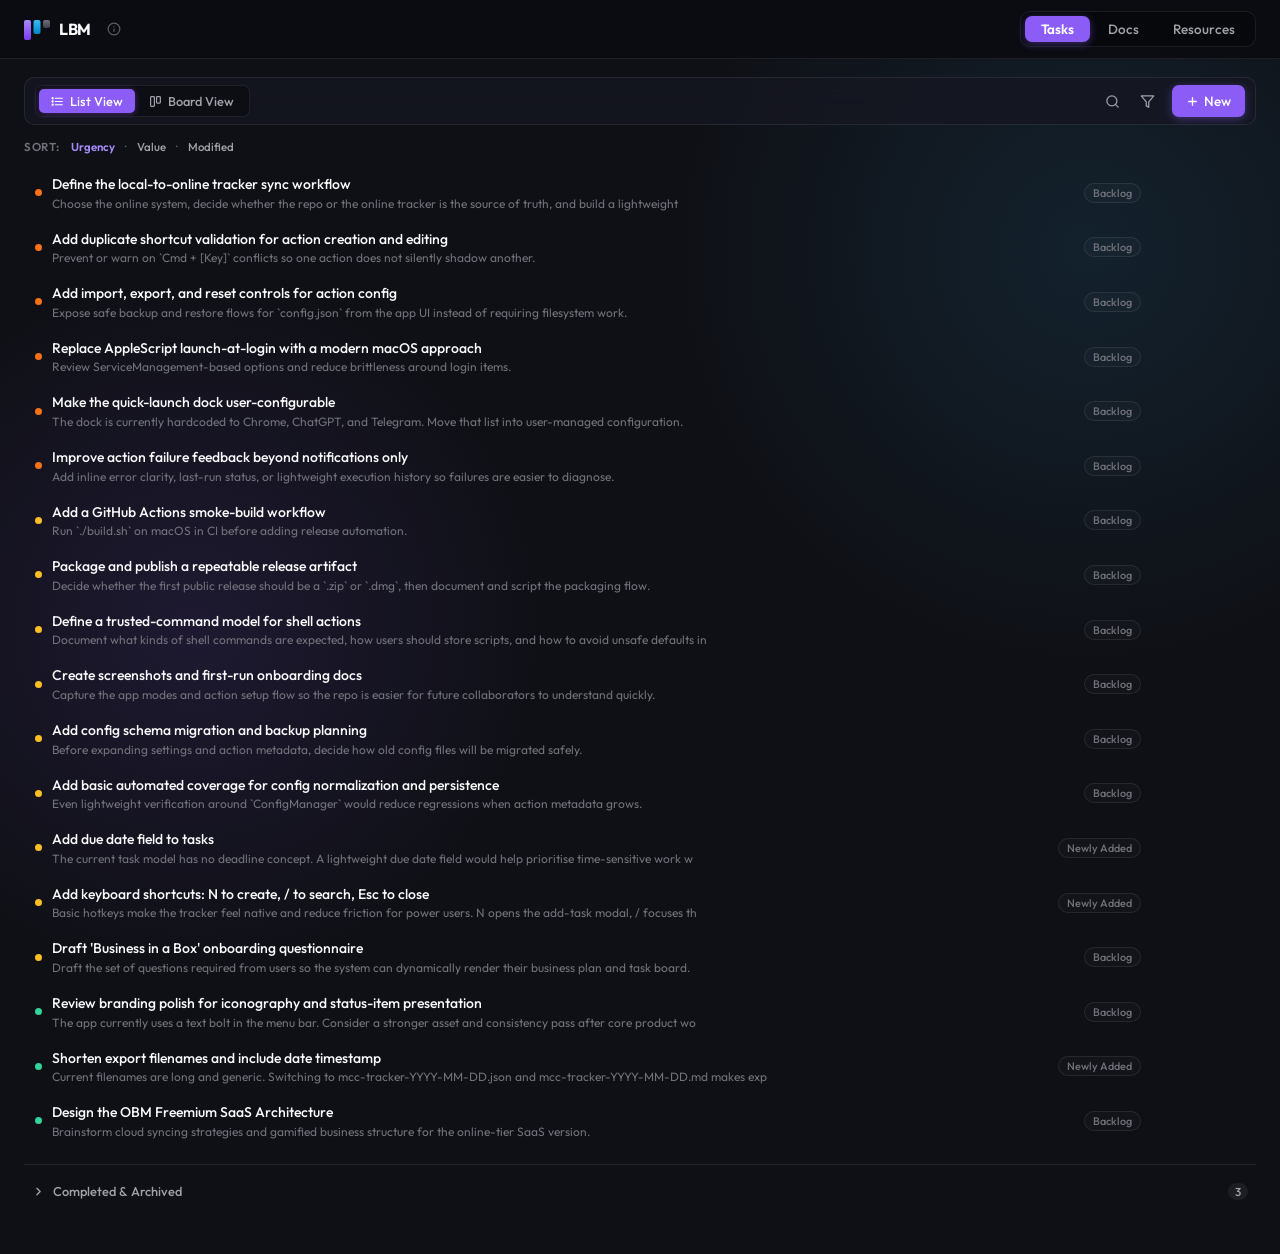
==== commit eb6c67d4: "chore: Rename and rebrand to Local Business Manager (LBM)" ====
--- a/index.html
+++ b/index.html
@@ -3,7 +3,7 @@
 <head>
   <meta charset="UTF-8">
   <meta name="viewport" content="width=device-width, initial-scale=1.0">
-  <title>LTM — Local Task Manager Main</title>
+  <title>LBM — Local Business Manager</title>
   <link rel="preconnect" href="https://fonts.googleapis.com">
   <link rel="preconnect" href="https://fonts.gstatic.com" crossorigin>
   <link rel="stylesheet" href="styles.css">
@@ -16,7 +16,7 @@
   <header class="site-header">
     <div class="header-inner">
       <div class="brand">
-        <a class="brand-link" href="index.html" aria-label="Local Task Manager home">
+        <a class="brand-link" href="index.html" aria-label="Local Business Manager home">
           <svg class="brand-mark" width="26" height="22" viewBox="0 0 26 22" fill="none" aria-hidden="true">
             <rect x="0" y="2" width="7" height="20" rx="2" fill="url(#ltm-g1)"/>
             <rect x="9.5" y="2" width="7" height="14" rx="2" fill="url(#ltm-g2)"/>
@@ -36,7 +36,7 @@
               </linearGradient>
             </defs>
           </svg>
-          <span class="brand-name" id="brandName">LTM</span>
+          <span class="brand-name" id="brandName">LBM</span>
         </a>
         <button class="icon-button brand-info-btn" id="toggleInfoButton" type="button"
           title="App info &amp; stats" aria-expanded="false" aria-controls="infoDrawer">
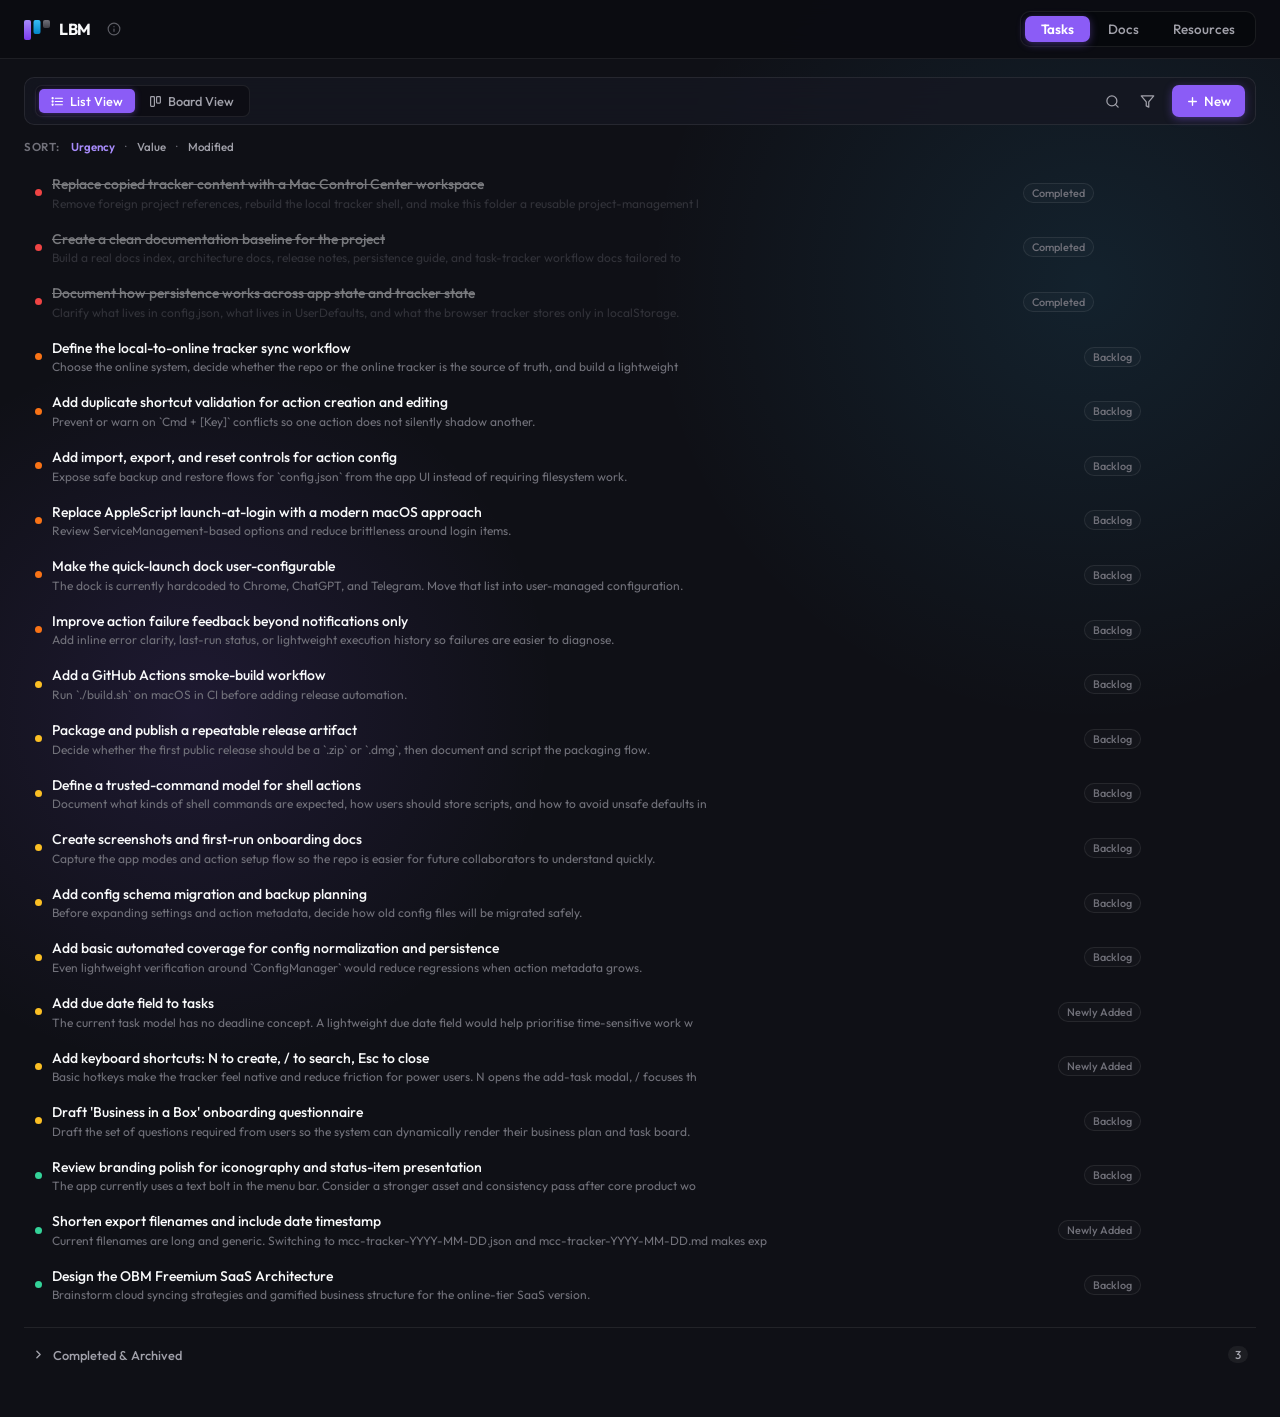
==== commit da3fb269: "refactor(data): separate data from logic layer" ====
--- a/index.html
+++ b/index.html
@@ -7,7 +7,7 @@
   <link rel="preconnect" href="https://fonts.googleapis.com">
   <link rel="preconnect" href="https://fonts.gstatic.com" crossorigin>
   <link rel="stylesheet" href="styles.css">
-  <script defer src="project-data.js"></script>
+  <script defer src="data/project-data.js"></script>
   <script defer src="task-app.js"></script>
 </head>
 <body>
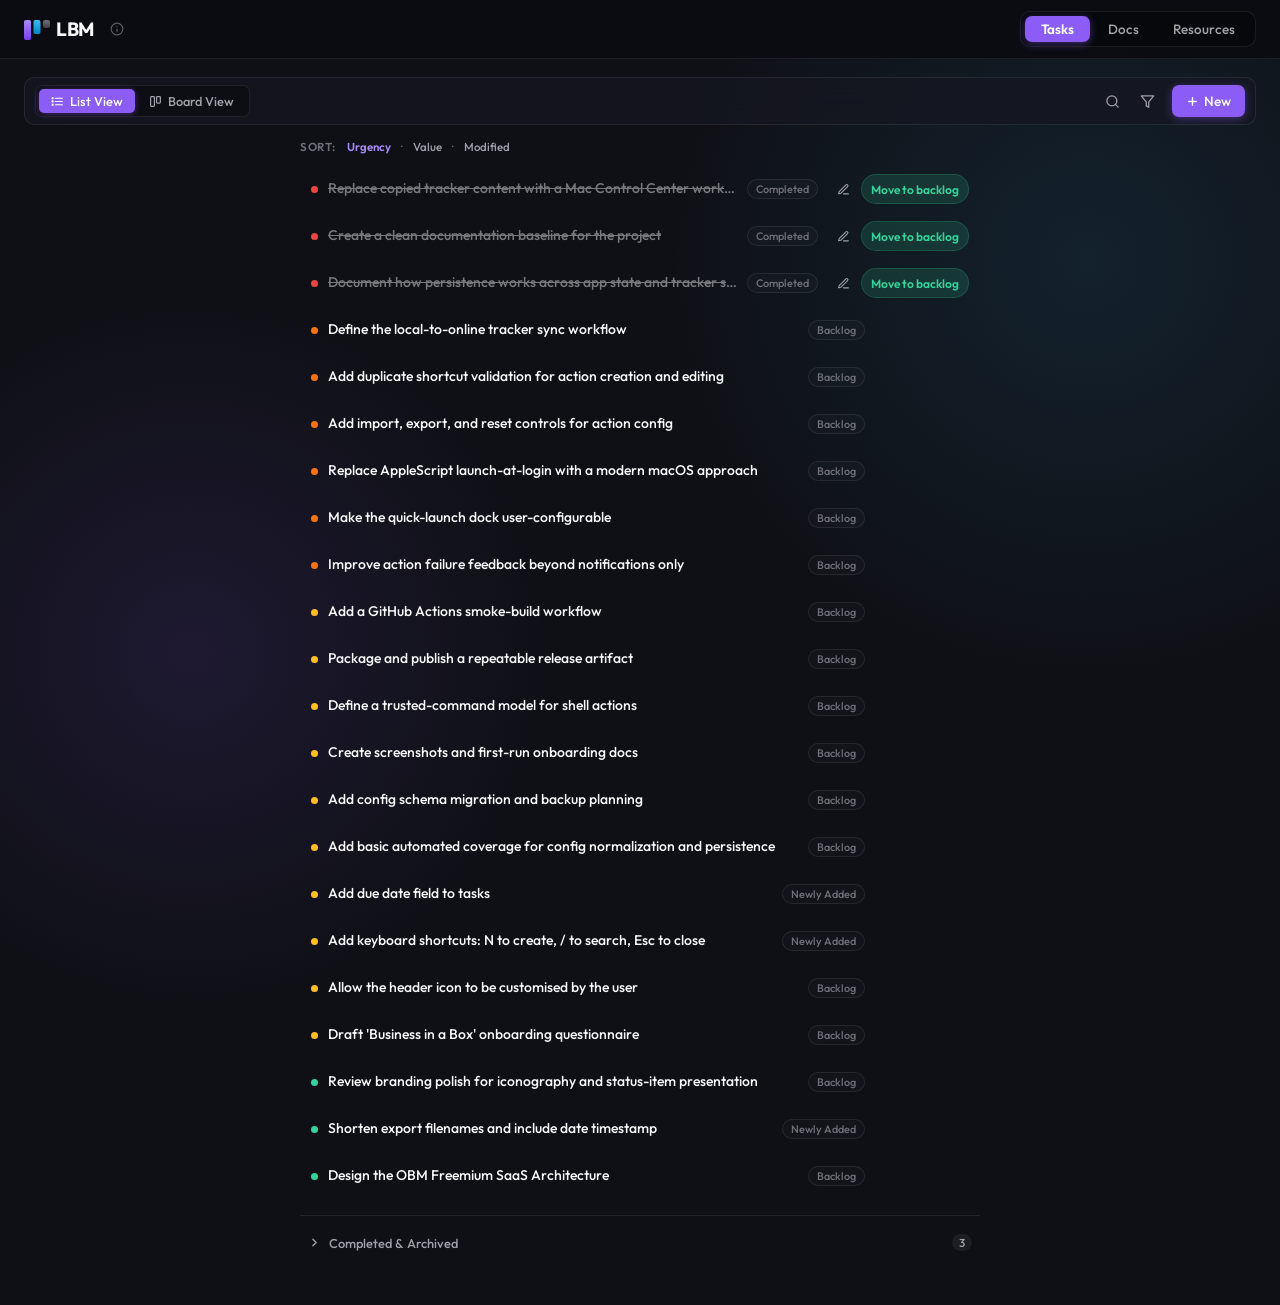
==== commit 99a4a626: "feat(header): universal editable project title across all pages - Extract brand name edit logic into" ====
--- a/index.html
+++ b/index.html
@@ -8,6 +8,7 @@
   <link rel="preconnect" href="https://fonts.gstatic.com" crossorigin>
   <link rel="stylesheet" href="styles.css">
   <script defer src="data/project-data.js"></script>
+  <script defer src="header.js"></script>
   <script defer src="task-app.js"></script>
 </head>
 <body>
@@ -36,8 +37,8 @@
               </linearGradient>
             </defs>
           </svg>
-          <span class="brand-name" id="brandName">LBM</span>
         </a>
+        <span class="brand-name" id="brandName" title="Click to rename">LBM</span>
         <button class="icon-button brand-info-btn" id="toggleInfoButton" type="button"
           title="App info &amp; stats" aria-expanded="false" aria-controls="infoDrawer">
           <svg width="14" height="14" viewBox="0 0 24 24" fill="none" stroke="currentColor"
--- a/styles.css
+++ b/styles.css
@@ -75,6 +75,7 @@
   align-items: center;
   gap: 6px;
   flex-shrink: 0;
+  min-width: 0;
 }
 
 .brand-link {
@@ -91,10 +92,42 @@
 }
 
 .brand-name {
-  font-size: 1rem;
+  font-size: 1.2rem;
   font-weight: 700;
   letter-spacing: -0.02em;
   color: var(--text);
+  cursor: text;
+  border-radius: 4px;
+  padding: 2px 5px;
+  margin: 0 -5px;
+  transition: background 0.15s;
+  white-space: nowrap;
+  overflow: hidden;
+  text-overflow: ellipsis;
+  max-width: 220px;
+  outline: none;
+}
+
+.brand-name:focus,
+.brand-name:focus-visible,
+.brand-name:focus-within {
+  outline: none !important;
+  box-shadow: none;
+}
+
+.brand-name:hover {
+  background: rgba(255, 255, 255, 0.07);
+}
+
+.brand-name[contenteditable="true"] {
+  background: rgba(255, 255, 255, 0.07);
+  outline: 1px solid rgba(139, 92, 246, 0.55);
+  box-shadow: 0 0 0 3px rgba(139, 92, 246, 0.12);
+  overflow: visible;
+  white-space: nowrap;
+  min-width: 1ch;
+  max-width: 300px;
+  cursor: text;
 }
 
 .brand-info-btn {
@@ -401,6 +434,8 @@
   align-items: center;
   gap: 6px;
   padding: 6px 0 10px;
+  max-width: 680px;
+  margin: 0 auto;
 }
 
 .list-sort-label {
@@ -445,6 +480,8 @@
   display: flex;
   flex-direction: column;
   gap: 1px;
+  max-width: 680px;
+  margin: 0 auto;
 }
 
 .list-section-header {
@@ -460,12 +497,13 @@
   display: flex;
   align-items: center;
   gap: 10px;
-  padding: 8px 10px;
+  padding: 7px 10px;
   border-radius: var(--radius-sm);
   border: 1px solid transparent;
   cursor: pointer;
   transition: background 0.12s, border-color 0.12s;
   position: relative;
+  min-height: 36px;
 }
 
 .list-row:hover {
@@ -532,6 +570,7 @@
 }
 
 .list-row:hover .list-tools { opacity: 1; }
+.list-row.is-done .list-tools { opacity: 1; }
 
 .mark-done-btn {
   font-size: 0.75rem;
@@ -569,6 +608,9 @@
   margin-top: 16px;
   border-top: 1px solid var(--border);
   padding-top: 12px;
+  max-width: 680px;
+  margin-left: auto;
+  margin-right: auto;
 }
 
 .completed-toggle {
@@ -1652,6 +1694,7 @@
   flex-shrink: 0;
   border-right: 1px solid var(--border);
   overflow-y: auto;
+  overflow-x: hidden;
   padding: 14px 0;
   background: rgba(10, 11, 17, 0.5);
 }
@@ -1663,15 +1706,44 @@
 .sidebar-section { margin-bottom: 6px; }
 
 .sidebar-section-label {
-  padding: 6px 16px 5px;
+  display: flex;
+  align-items: center;
+  justify-content: space-between;
+  width: 100%;
+  padding: 6px 14px 5px 16px;
   font-size: 0.65rem;
   font-weight: 700;
   color: var(--muted-soft);
   letter-spacing: 0.1em;
   text-transform: uppercase;
-}
-
-.sidebar-items { display: flex; flex-direction: column; }
+  background: transparent;
+  border: none;
+  cursor: pointer;
+  text-align: left;
+  transition: color 0.13s;
+  box-sizing: border-box;
+}
+.sidebar-section-label:hover { color: var(--muted); }
+
+.section-chevron {
+  flex-shrink: 0;
+  color: var(--muted-soft);
+  transition: transform 0.2s ease;
+}
+.sidebar-section-label[aria-expanded="false"] .section-chevron {
+  transform: rotate(-90deg);
+}
+
+.sidebar-items {
+  overflow: hidden;
+  transition: max-height 0.2s ease;
+  max-height: 600px;
+}
+.sidebar-items.collapsed {
+  max-height: 0;
+}
+
+.sidebar-items { display: flex; flex-direction: column; box-sizing: border-box; }
 
 .nav-item {
   padding: 6px 16px 6px 18px;
@@ -1685,6 +1757,7 @@
   text-align: left;
   transition: all 0.13s;
   width: 100%;
+  box-sizing: border-box;
   white-space: nowrap;
   overflow: hidden;
   text-overflow: ellipsis;
@@ -1993,14 +2066,75 @@
   border: 1px solid var(--border);
 }
 
+/* ─── Docs mobile topbar + drawer ───────────────────────────────────────────── */
+
+.docs-topbar {
+  display: none;
+}
+
+.docs-drawer-backdrop {
+  display: none;
+}
+
+.docs-menu-toggle {
+  display: flex;
+  align-items: center;
+  gap: 8px;
+  background: none;
+  border: 1px solid var(--border);
+  border-radius: var(--radius-sm);
+  color: var(--muted);
+  font-size: 0.82rem;
+  font-weight: 500;
+  padding: 6px 12px;
+  cursor: pointer;
+  transition: color 0.13s, border-color 0.13s;
+}
+
+.docs-menu-toggle:hover { color: var(--text); border-color: var(--border-strong); }
+
 /* ─── Media queries ─────────────────────────────────────────────────────────── */
 
 @media (max-width: 700px) {
-  .header-inner { padding: 10px 16px; }
+  .header-inner { padding: 10px 16px; gap: 10px; }
+  .brand { min-width: 0; flex-shrink: 1; }
+  .brand-name { max-width: 110px; font-size: 1rem; }
   .page-wrap { padding: 14px 16px 40px; }
   .form-grid, .stats-grid { grid-template-columns: 1fr; }
-  .docs-page { flex-direction: column; height: auto; }
-  .docs-sidebar { width: 100%; height: auto; border-right: none; border-bottom: 1px solid var(--border); }
+  .docs-topbar {
+    display: flex;
+    align-items: center;
+    padding: 8px 16px;
+    border-bottom: 1px solid var(--border);
+    background: rgba(10, 11, 17, 0.85);
+  }
+  .docs-page { height: auto; overflow: visible; }
+  .docs-viewer { padding: 20px 16px 40px; max-height: none; overflow: visible; }
+  .docs-sidebar {
+    position: fixed !important;
+    top: 0;
+    left: 0;
+    bottom: 0;
+    width: 270px !important;
+    height: 100% !important;
+    border-right: 1px solid var(--border-strong) !important;
+    border-bottom: none !important;
+    background: var(--surface-solid) !important;
+    z-index: 199;
+    transform: translateX(-100%);
+    transition: transform 0.26s ease;
+    padding-top: 54px;
+    overflow-y: auto;
+  }
+  .docs-sidebar.is-open { transform: translateX(0); }
+  .docs-drawer-backdrop.is-open {
+    display: block !important;
+    position: fixed;
+    inset: 0;
+    background: rgba(0, 0, 0, 0.55);
+    backdrop-filter: blur(2px);
+    z-index: 198;
+  }
   .board-hidden-groups { flex-direction: column; align-items: flex-start; }
   .detail-panel { width: 100% !important; height: 100% !important; border-radius: 0 !important; border-left: none !important; border: none !important; }
   .detail-body { padding: 16px 20px 24px; }
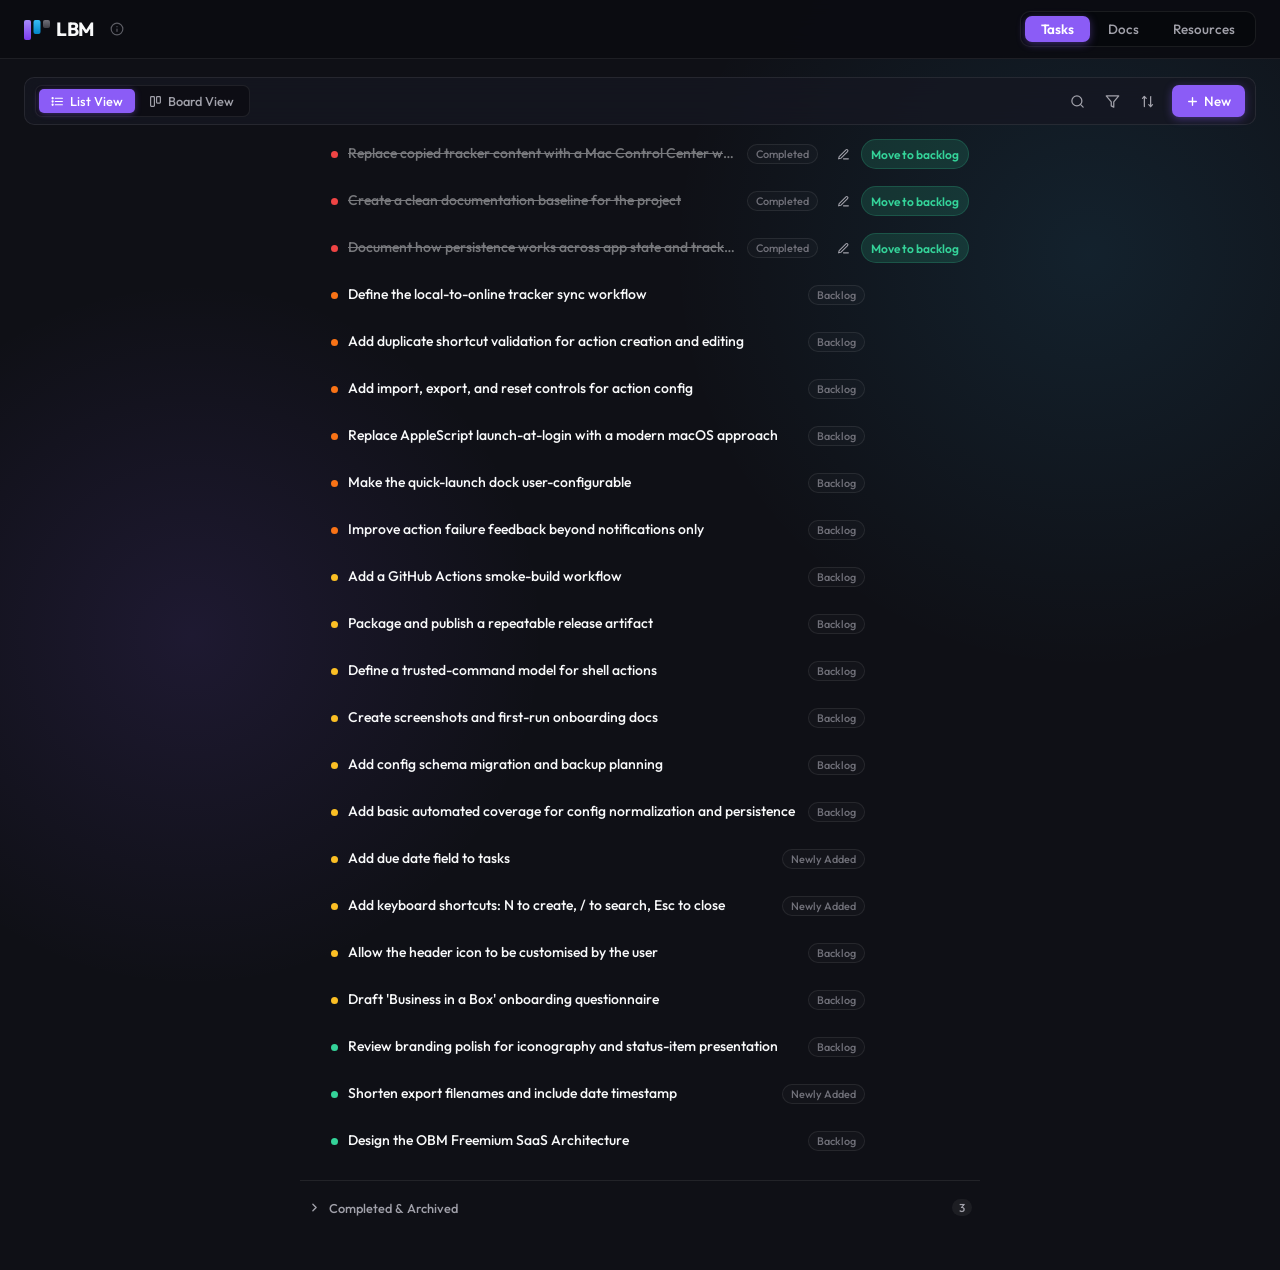
==== commit 13416772: "feat(toolbar): add animated search/filter/sort drawer with inline expand - Add sort icon button (↕ u" ====
--- a/index.html
+++ b/index.html
@@ -93,6 +93,44 @@
       </div>
 
       <div class="toolbar-right">
+
+        <!-- ── Drawer: slides out from icons when one is activated ── -->
+        <div class="search-filter-bar" id="searchFilterBar">
+
+          <div class="bar-search-section" id="barSearchSection" hidden>
+            <svg class="search-bar-icon" width="13" height="13" viewBox="0 0 24 24" fill="none"
+              stroke="currentColor" stroke-width="2" stroke-linecap="round" stroke-linejoin="round"
+              aria-hidden="true">
+              <circle cx="11" cy="11" r="8"/><line x1="21" y1="21" x2="16.65" y2="16.65"/>
+            </svg>
+            <input class="search-input" id="searchInput" type="text" placeholder="Type to search…" autocomplete="off">
+          </div>
+
+          <div class="bar-filter-section" id="barFilterSection" hidden>
+            <span class="bar-section-label">Filter by</span>
+            <select class="bar-filter-select" id="filterSelect">
+              <option value="all">All tasks</option>
+              <option value="active">Active only</option>
+              <option value="done">Completed / Archived</option>
+              <option value="urgent">Urgent (4+)</option>
+              <option value="recommended">Recommended</option>
+              <option value="requested">Requested</option>
+            </select>
+          </div>
+
+          <div class="bar-sort-section" id="barSortSection" hidden>
+            <span class="bar-section-label">Sort by</span>
+            <button class="bar-sort-btn" data-sort="urgency">Urgency</button>
+            <span class="bar-sort-sep">·</span>
+            <button class="bar-sort-btn" data-sort="value">Value</button>
+            <span class="bar-sort-sep">·</span>
+            <button class="bar-sort-btn" data-sort="modified">Modified</button>
+            <span class="bar-sort-sep">·</span>
+            <button class="bar-sort-btn" data-sort="manual">Manual</button>
+          </div>
+
+        </div>
+        <!-- ── /Drawer ── -->
         <button class="icon-button toolbar-icon-btn" id="searchToggle" type="button"
           title="Search" aria-expanded="false" aria-controls="searchFilterBar">
           <svg width="15" height="15" viewBox="0 0 24 24" fill="none" stroke="currentColor"
@@ -105,6 +143,16 @@
           <svg width="15" height="15" viewBox="0 0 24 24" fill="none" stroke="currentColor"
             stroke-width="2" stroke-linecap="round" stroke-linejoin="round">
             <polygon points="22 3 2 3 10 12.46 10 19 14 21 14 12.46 22 3"/>
+          </svg>
+        </button>
+        <button class="icon-button toolbar-icon-btn" id="sortToggle" type="button"
+          title="Sort" aria-expanded="false" aria-controls="searchFilterBar">
+          <svg width="15" height="15" viewBox="0 0 24 24" fill="none" stroke="currentColor"
+            stroke-width="2" stroke-linecap="round" stroke-linejoin="round">
+            <line x1="7" y1="4" x2="7" y2="20"/>
+            <polyline points="4 7 7 4 10 7"/>
+            <line x1="17" y1="20" x2="17" y2="4"/>
+            <polyline points="14 17 17 20 20 17"/>
           </svg>
         </button>
         <div class="card-fields-wrap" style="position:relative">
@@ -124,28 +172,17 @@
             <label class="card-field-item"><input type="checkbox" id="cfArea"> Area</label>
           </div>
         </div>
-        <button class="primary toolbar-add-btn" id="openCreateButton" type="button">
-          <svg width="13" height="13" viewBox="0 0 24 24" fill="none" stroke="currentColor"
-            stroke-width="2.5" stroke-linecap="round">
-            <line x1="12" y1="5" x2="12" y2="19"/><line x1="5" y1="12" x2="19" y2="12"/>
-          </svg>
-          New
-        </button>
-      </div>
-    </div>
-
-    <!-- ── Search + filter bar (expandable) ──────────────────────────────────── -->
-    <div class="search-filter-bar" id="searchFilterBar" hidden>
-      <input class="search-input" id="searchInput" type="text" placeholder="Search tasks…" autocomplete="off">
-      <select id="filterSelect">
-        <option value="all">All tasks</option>
-        <option value="active">Active only</option>
-        <option value="done">Completed / Archived</option>
-        <option value="urgent">Urgent (4+)</option>
-        <option value="recommended">Recommended</option>
-        <option value="requested">Requested</option>
-      </select>
-      <span class="filter-summary" id="filterSummary"></span>
+        <div class="new-btn-wrap">
+          <button class="primary toolbar-add-btn" id="openCreateButton" type="button">
+            <svg width="13" height="13" viewBox="0 0 24 24" fill="none" stroke="currentColor"
+              stroke-width="2.5" stroke-linecap="round">
+              <line x1="12" y1="5" x2="12" y2="19"/><line x1="5" y1="12" x2="19" y2="12"/>
+            </svg>
+            New
+          </button>
+          <div class="new-btn-tooltip">New item<span class="new-btn-kbd">Ctrl+N</span></div>
+        </div>
+      </div>
     </div>
 
     <!-- ── Views container ───────────────────────────────────────────────────── -->
--- a/styles.css
+++ b/styles.css
@@ -236,7 +236,7 @@
 .toolbar {
   display: flex;
   align-items: center;
-  justify-content: space-between;
+  flex-wrap: wrap;
   gap: 8px;
   padding: 7px 10px;
   background: var(--surface);
@@ -250,6 +250,7 @@
   display: flex;
   align-items: center;
   gap: 5px;
+  margin-left: auto; /* pushes right when bar is hidden */
 }
 
 .toolbar-icon-btn {
@@ -274,6 +275,47 @@
   padding: 0 14px;
   font-size: 0.84rem;
   gap: 5px;
+}
+
+.new-btn-wrap {
+  position: relative;
+}
+
+.new-btn-tooltip {
+  position: absolute;
+  top: calc(100% + 7px);
+  right: 0;
+  background: var(--surface-2, #1e1e2e);
+  border: 1px solid rgba(255,255,255,0.1);
+  border-radius: 6px;
+  padding: 5px 9px;
+  font-size: 0.75rem;
+  color: var(--muted);
+  white-space: nowrap;
+  display: flex;
+  align-items: center;
+  gap: 7px;
+  pointer-events: none;
+  opacity: 0;
+  transform: translateY(-3px);
+  transition: opacity 0.15s ease, transform 0.15s ease;
+  z-index: 99;
+}
+
+.new-btn-wrap:hover .new-btn-tooltip {
+  opacity: 1;
+  transform: translateY(0);
+}
+
+.new-btn-kbd {
+  background: rgba(255,255,255,0.08);
+  border: 1px solid rgba(255,255,255,0.12);
+  border-radius: 4px;
+  padding: 1px 5px;
+  font-size: 0.7rem;
+  font-family: inherit;
+  color: var(--text);
+  letter-spacing: 0.01em;
 }
 
 /* ─── View toggle ───────────────────────────────────────────────────────────── */
@@ -311,18 +353,53 @@
   box-shadow: 0 1px 6px var(--accent-glow);
 }
 
-/* ─── Search + filter bar ───────────────────────────────────────────────────── */
-
+/* ─── Drawer: slides out from the icon cluster ──────────────────────────────── */
+
+/* Closed state — collapsed, invisible, not interactive */
 .search-filter-bar {
   display: flex;
   align-items: center;
-  gap: 8px;
-  padding: 8px 12px;
-  background: var(--surface);
-  border: 1px solid var(--border);
-  border-radius: var(--radius-md);
-  backdrop-filter: blur(16px);
-  margin-bottom: 10px;
+  overflow: hidden;
+  max-width: 0;
+  opacity: 0;
+  pointer-events: none;
+  padding: 0;
+  border: none;
+  border-right: 1px solid transparent;
+  transition:
+    max-width  0.28s cubic-bezier(0.4, 0, 0.2, 1),
+    opacity    0.2s  ease,
+    padding    0.28s cubic-bezier(0.4, 0, 0.2, 1),
+    border-color 0.2s ease;
+}
+
+/* Open state */
+.search-filter-bar.is-open {
+  max-width: 320px;
+  opacity: 1;
+  pointer-events: auto;
+  padding: 0 14px 0 0;
+  border-right: 1px solid var(--border-strong);
+}
+
+/* Shared section base */
+.bar-search-section,
+.bar-filter-section,
+.bar-sort-section {
+  display: flex;
+  align-items: center;
+  gap: 6px;
+  white-space: nowrap; /* prevent wrapping during animation */
+}
+
+/* ── Search section ── */
+.bar-search-section {
+  width: 180px;
+}
+
+.search-bar-icon {
+  flex-shrink: 0;
+  color: var(--muted-soft);
 }
 
 .search-input {
@@ -332,18 +409,89 @@
   border: none;
   color: var(--text);
   font: inherit;
-  font-size: 0.9rem;
-  padding: 4px 0;
+  font-size: 0.82rem;
+  padding: 3px 0;
+  width: auto;
 }
 
 .search-input:focus { outline: none; }
 .search-input::placeholder { color: var(--muted-soft); }
 
-.filter-summary {
+/* ── Filter section ── */
+.bar-section-label {
+  font-size: 0.75rem;
+  font-weight: 500;
+  color: var(--muted);
+  white-space: nowrap;
   flex-shrink: 0;
-  font-size: 0.72rem;
-  color: var(--muted-soft);
+}
+
+.bar-filter-select {
+  appearance: none;
+  -webkit-appearance: none;
+  background-color: rgba(255, 255, 255, 0.05);
+  background-image: url("data:image/svg+xml,%3Csvg xmlns='http://www.w3.org/2000/svg' width='11' height='11' viewBox='0 0 24 24' fill='none' stroke='%2371717a' stroke-width='2.5' stroke-linecap='round' stroke-linejoin='round'%3E%3Cpolyline points='6 9 12 15 18 9'/%3E%3C/svg%3E");
+  background-repeat: no-repeat;
+  background-position: right 8px center;
+  background-size: 11px;
+  border: 1px solid var(--border);
+  border-radius: var(--radius-sm);
+  color: var(--text);
+  padding: 3px 26px 3px 9px;
+  font: inherit;
+  font-size: 0.8rem;
+  cursor: pointer;
+  width: auto;
+  max-width: 160px;
+  min-width: 80px;
+  transition: border-color 0.15s, background-color 0.15s;
+}
+
+.bar-filter-select:hover {
+  border-color: var(--border-strong);
+  background-color: rgba(255, 255, 255, 0.08);
+}
+
+.bar-filter-select:focus {
+  outline: none;
+  border-color: rgba(139, 92, 246, 0.5);
+  box-shadow: 0 0 0 2px rgba(139, 92, 246, 0.1);
+}
+
+/* ── Sort section ── */
+.bar-sort-section {
+  gap: 2px;
+}
+
+.bar-sort-sep {
+  color: var(--muted-soft);
+  font-size: 0.7rem;
+  user-select: none;
+}
+
+.bar-sort-btn {
+  background: none;
+  border: none;
+  padding: 2px 5px;
+  font-family: inherit;
+  font-size: 0.78rem;
+  font-weight: 500;
+  color: var(--muted);
+  cursor: pointer;
+  border-radius: 4px;
+  transition: color 0.12s, background 0.12s;
+  height: auto;
   white-space: nowrap;
+}
+
+.bar-sort-btn:hover {
+  color: var(--text);
+  background: rgba(255, 255, 255, 0.06);
+}
+
+.bar-sort-btn.active {
+  color: var(--accent-hover);
+  font-weight: 600;
 }
 
 /* ─── Inputs / selects / buttons (shared) ───────────────────────────────────── */
@@ -493,6 +641,21 @@
   letter-spacing: 0.09em;
 }
 
+.list-drag-handle {
+  display: inline-flex;
+  align-items: center;
+  justify-content: center;
+  flex-shrink: 0;
+  width: 14px;
+  color: var(--muted-soft);
+  opacity: 0;
+  cursor: grab;
+  transition: opacity 0.12s;
+  margin-right: -4px;
+}
+.list-row:hover .list-drag-handle { opacity: 0.45; }
+.list-row:hover .list-drag-handle:hover { opacity: 1; }
+
 .list-row {
   display: flex;
   align-items: center;
@@ -506,6 +669,39 @@
   min-height: 36px;
 }
 
+.list-row.is-dragging {
+  opacity: 0.35;
+  transform: scale(0.99);
+}
+
+.list-row.drag-over-above,
+.list-row.drag-over-below {
+  border-color: transparent;
+  box-shadow: none;
+}
+
+.list-row.drag-over-above::before,
+.list-row.drag-over-below::after {
+  content: "";
+  position: absolute;
+  left: 8px;
+  right: 0;
+  height: 1px;
+  background: var(--accent);
+  border-radius: 1px;
+  pointer-events: none;
+  opacity: 0.65;
+  box-shadow: -5px 0 0 1.5px var(--accent);
+}
+
+.list-row.drag-over-above::before {
+  top: -1px;
+}
+
+.list-row.drag-over-below::after {
+  bottom: -1px;
+}
+
 .list-row:hover {
   background: rgba(255, 255, 255, 0.04);
   border-color: var(--border);
@@ -513,6 +709,28 @@
 
 .list-row.is-done .list-title { text-decoration: line-through; opacity: 0.45; }
 .list-row.is-done .list-notes { opacity: 0.35; }
+
+/* Ghost row — preview while new-item modal is open */
+.list-row--ghost {
+  opacity: 0.5;
+  border: 1px dashed var(--border) !important;
+  pointer-events: none;
+  background: rgba(255,255,255,0.02) !important;
+}
+.list-row--ghost .list-title {
+  color: var(--text-2);
+  font-style: italic;
+}
+
+/* Newly-added highlight animation */
+@keyframes row-highlight-in {
+  0%   { background: rgba(167, 139, 250, 0.2); border-color: rgba(167, 139, 250, 0.45); }
+  65%  { background: rgba(167, 139, 250, 0.08); border-color: rgba(167, 139, 250, 0.2); }
+  100% { background: transparent; border-color: transparent; }
+}
+.list-row.is-newly-added {
+  animation: row-highlight-in 2s ease-out forwards;
+}
 
 /* urgency dot */
 .list-urgency {
@@ -1096,8 +1314,26 @@
   padding: 8px 9px;
   cursor: pointer;
   user-select: none;
+  position: relative;
   transition: background 0.12s, border-color 0.12s, transform 0.12s, opacity 0.12s;
 }
+
+/* Card drop position indicators (shown above/below a card during task drag) */
+.board-card.card-drop-above::before,
+.board-card.card-drop-below::after {
+  content: '';
+  position: absolute;
+  left: 4px;
+  right: 4px;
+  height: 3px;
+  border-radius: 2px;
+  background: var(--accent);
+  box-shadow: 0 0 8px rgba(139, 92, 246, 0.7);
+  pointer-events: none;
+}
+
+.board-card.card-drop-above::before { top: -4px; }
+.board-card.card-drop-below::after  { bottom: -4px; }
 
 .board-card:hover {
   background: rgba(255, 255, 255, 0.055);
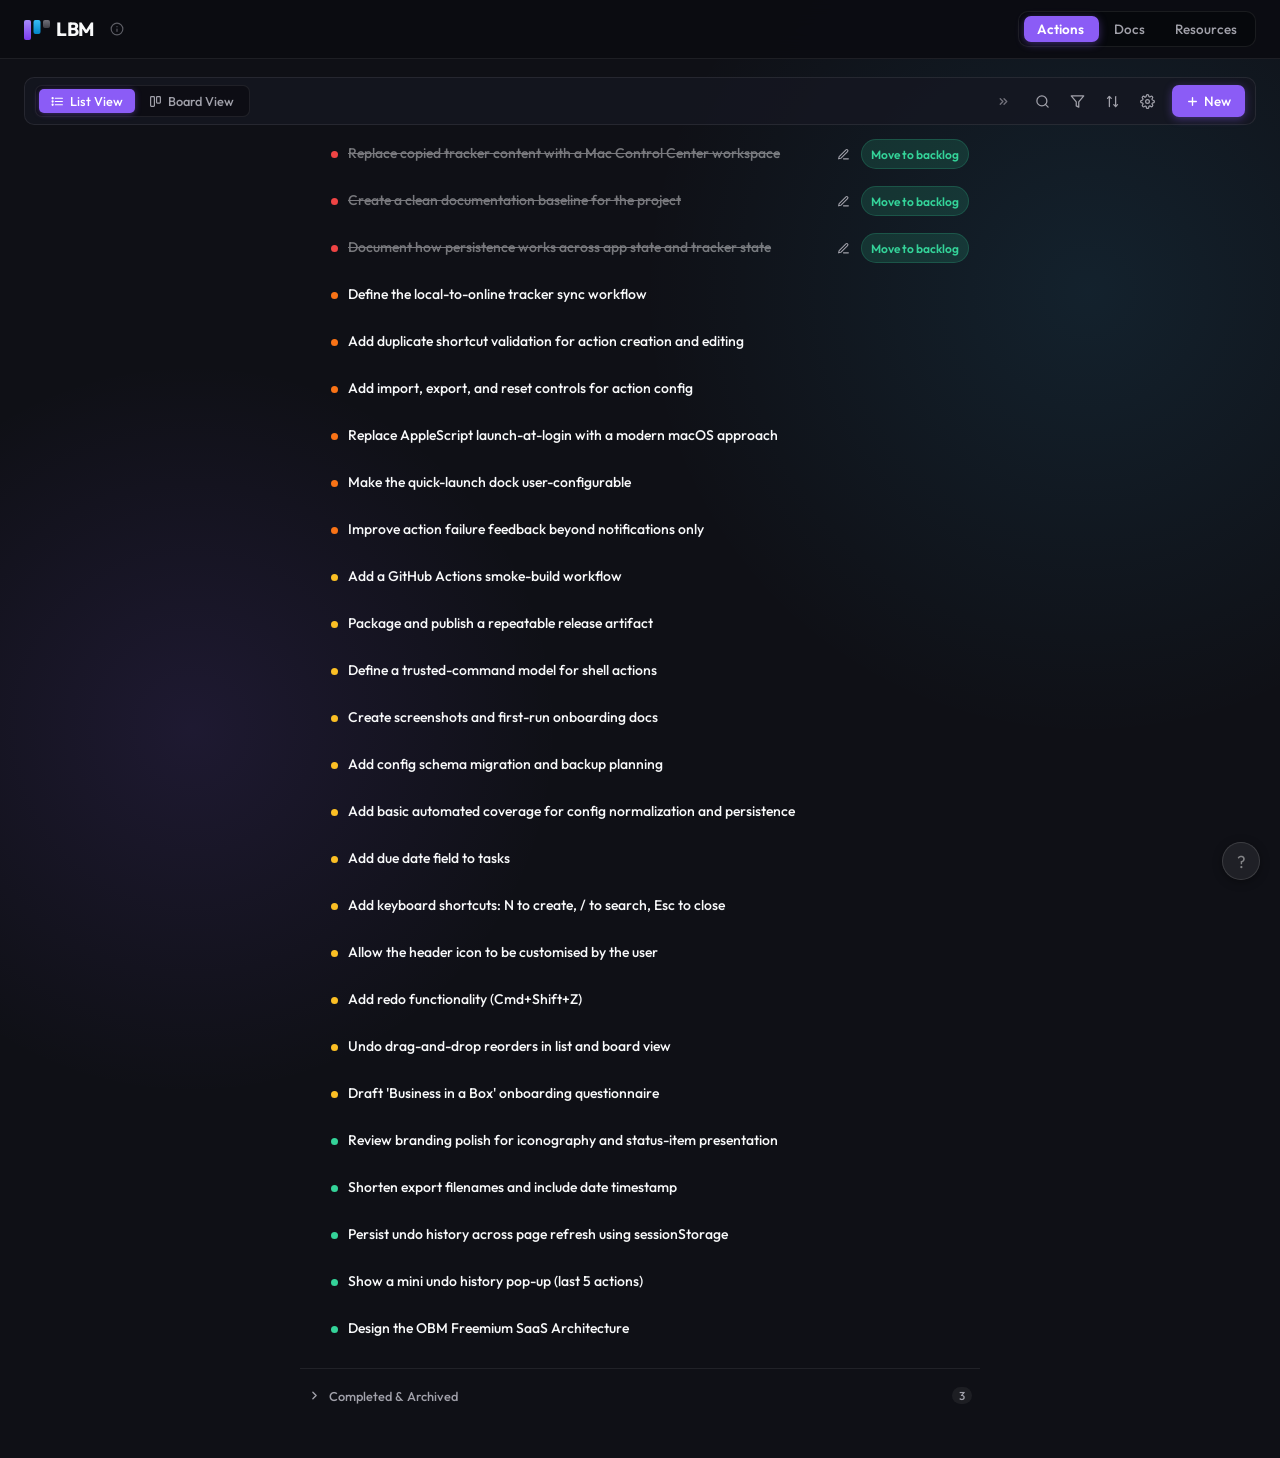
==== commit 6ff57bca: "fix(toolbar): fix panel interaction blocked by backdrop z-index conflict Replace backdrop z-index cl" ====
--- a/index.html
+++ b/index.html
@@ -49,7 +49,7 @@
         </button>
       </div>
       <nav class="tabs" aria-label="Navigation">
-        <a class="tab active" href="index.html">Tasks</a>
+        <a class="tab active" href="index.html">Actions</a>
         <a class="tab" href="docs.html">Docs</a>
         <a class="tab" href="resources.html">Resources</a>
       </nav>
@@ -94,9 +94,21 @@
 
       <div class="toolbar-right">
 
-        <!-- ── Drawer: slides out from icons when one is activated ── -->
+        <!-- ── Toolbar collapse toggle ── -->
+        <button class="icon-button toolbar-collapse-btn" id="toolbarCollapseBtn" type="button"
+          title="Hide toolbar options" aria-expanded="true">
+          <svg class="collapse-arrow-icon" width="13" height="13" viewBox="0 0 24 24" fill="none"
+            stroke="currentColor" stroke-width="2.5" stroke-linecap="round" stroke-linejoin="round">
+            <polyline points="13 17 18 12 13 7"/>
+            <polyline points="6 17 11 12 6 7"/>
+          </svg>
+        </button>
+
+        <!-- ── Collapsible icon group ── -->
+        <div class="toolbar-icon-group" id="toolbarIconGroup">
+
+        <!-- ── Search drawer (expands left) ── -->
         <div class="search-filter-bar" id="searchFilterBar">
-
           <div class="bar-search-section" id="barSearchSection" hidden>
             <svg class="search-bar-icon" width="13" height="13" viewBox="0 0 24 24" fill="none"
               stroke="currentColor" stroke-width="2" stroke-linecap="round" stroke-linejoin="round"
@@ -105,56 +117,73 @@
             </svg>
             <input class="search-input" id="searchInput" type="text" placeholder="Type to search…" autocomplete="off">
           </div>
-
-          <div class="bar-filter-section" id="barFilterSection" hidden>
-            <span class="bar-section-label">Filter by</span>
-            <select class="bar-filter-select" id="filterSelect">
-              <option value="all">All tasks</option>
-              <option value="active">Active only</option>
-              <option value="done">Completed / Archived</option>
-              <option value="urgent">Urgent (4+)</option>
-              <option value="recommended">Recommended</option>
-              <option value="requested">Requested</option>
-            </select>
-          </div>
-
-          <div class="bar-sort-section" id="barSortSection" hidden>
-            <span class="bar-section-label">Sort by</span>
-            <button class="bar-sort-btn" data-sort="urgency">Urgency</button>
-            <span class="bar-sort-sep">·</span>
-            <button class="bar-sort-btn" data-sort="value">Value</button>
-            <span class="bar-sort-sep">·</span>
-            <button class="bar-sort-btn" data-sort="modified">Modified</button>
-            <span class="bar-sort-sep">·</span>
-            <button class="bar-sort-btn" data-sort="manual">Manual</button>
-          </div>
-
         </div>
         <!-- ── /Drawer ── -->
+
+        <!-- Search -->
         <button class="icon-button toolbar-icon-btn" id="searchToggle" type="button"
-          title="Search" aria-expanded="false" aria-controls="searchFilterBar">
+          title="Search" aria-expanded="false">
           <svg width="15" height="15" viewBox="0 0 24 24" fill="none" stroke="currentColor"
             stroke-width="2" stroke-linecap="round" stroke-linejoin="round">
             <circle cx="11" cy="11" r="8"/><line x1="21" y1="21" x2="16.65" y2="16.65"/>
           </svg>
         </button>
-        <button class="icon-button toolbar-icon-btn" id="filterToggle" type="button"
-          title="Filter" aria-expanded="false" aria-controls="searchFilterBar">
-          <svg width="15" height="15" viewBox="0 0 24 24" fill="none" stroke="currentColor"
-            stroke-width="2" stroke-linecap="round" stroke-linejoin="round">
-            <polygon points="22 3 2 3 10 12.46 10 19 14 21 14 12.46 22 3"/>
-          </svg>
-        </button>
-        <button class="icon-button toolbar-icon-btn" id="sortToggle" type="button"
-          title="Sort" aria-expanded="false" aria-controls="searchFilterBar">
-          <svg width="15" height="15" viewBox="0 0 24 24" fill="none" stroke="currentColor"
-            stroke-width="2" stroke-linecap="round" stroke-linejoin="round">
-            <line x1="7" y1="4" x2="7" y2="20"/>
-            <polyline points="4 7 7 4 10 7"/>
-            <line x1="17" y1="20" x2="17" y2="4"/>
-            <polyline points="14 17 17 20 20 17"/>
-          </svg>
-        </button>
+
+        <!-- Filter (dropdown below) -->
+        <div class="toolbar-dropdown-wrap" id="filterWrap">
+          <button class="icon-button toolbar-icon-btn" id="filterToggle" type="button"
+            title="Filter" aria-expanded="false">
+            <svg width="15" height="15" viewBox="0 0 24 24" fill="none" stroke="currentColor"
+              stroke-width="2" stroke-linecap="round" stroke-linejoin="round">
+              <polygon points="22 3 2 3 10 12.46 10 19 14 21 14 12.46 22 3"/>
+            </svg>
+          </button>
+          <div class="toolbar-dropdown" id="filterPanel" hidden role="menu">
+            <div class="toolbar-dropdown-heading">Filter</div>
+            <button class="dropdown-item" data-filter="all" role="menuitemradio">All tasks</button>
+            <button class="dropdown-item" data-filter="active" role="menuitemradio">Active only</button>
+            <button class="dropdown-item" data-filter="done" role="menuitemradio">Completed / Archived</button>
+            <button class="dropdown-item" data-filter="urgent" role="menuitemradio">Urgent (4+)</button>
+            <button class="dropdown-item" data-filter="recommended" role="menuitemradio">Recommended</button>
+            <button class="dropdown-item" data-filter="requested" role="menuitemradio">Requested</button>
+          </div>
+        </div>
+
+        <!-- Sort (dropdown below, list view only) -->
+        <div class="toolbar-dropdown-wrap" id="sortWrap">
+          <button class="icon-button toolbar-icon-btn" id="sortToggle" type="button"
+            title="Sort" aria-expanded="false">
+            <svg width="15" height="15" viewBox="0 0 24 24" fill="none" stroke="currentColor"
+              stroke-width="2" stroke-linecap="round" stroke-linejoin="round">
+              <line x1="7" y1="4" x2="7" y2="20"/>
+              <polyline points="4 7 7 4 10 7"/>
+              <line x1="17" y1="20" x2="17" y2="4"/>
+              <polyline points="14 17 17 20 20 17"/>
+            </svg>
+          </button>
+          <div class="toolbar-dropdown" id="sortPanel" hidden role="menu">
+            <div class="toolbar-dropdown-heading">Sort by</div>
+            <button class="dropdown-item" data-sort="urgency" role="menuitemradio">Urgency</button>
+            <button class="dropdown-item" data-sort="value" role="menuitemradio">Value</button>
+            <button class="dropdown-item" data-sort="modified" role="menuitemradio">Modified</button>
+            <button class="dropdown-item" data-sort="manual" role="menuitemradio">Manual order</button>
+          </div>
+        </div>
+
+        <!-- Settings (dropdown below) -->
+        <div class="toolbar-dropdown-wrap settings-wrap">
+          <button class="icon-button toolbar-icon-btn" id="settingsToggle" type="button"
+            title="Settings" aria-expanded="false">
+            <svg width="15" height="15" viewBox="0 0 24 24" fill="none" stroke="currentColor"
+              stroke-width="2" stroke-linecap="round" stroke-linejoin="round">
+              <circle cx="12" cy="12" r="3"/>
+              <path d="M19.4 15a1.65 1.65 0 0 0 .33 1.82l.06.06a2 2 0 0 1-2.83 2.83l-.06-.06a1.65 1.65 0 0 0-1.82-.33 1.65 1.65 0 0 0-1 1.51V21a2 2 0 0 1-4 0v-.09A1.65 1.65 0 0 0 9 19.4a1.65 1.65 0 0 0-1.82.33l-.06.06a2 2 0 0 1-2.83-2.83l.06-.06A1.65 1.65 0 0 0 4.68 15a1.65 1.65 0 0 0-1.51-1H3a2 2 0 0 1 0-4h.09A1.65 1.65 0 0 0 4.6 9a1.65 1.65 0 0 0-.33-1.82l-.06-.06a2 2 0 0 1 2.83-2.83l.06.06A1.65 1.65 0 0 0 9 4.68a1.65 1.65 0 0 0 1-1.51V3a2 2 0 0 1 4 0v.09a1.65 1.65 0 0 0 1 1.51 1.65 1.65 0 0 0 1.82-.33l.06-.06a2 2 0 0 1 2.83 2.83l-.06.06A1.65 1.65 0 0 0 19.4 9a1.65 1.65 0 0 0 1.51 1H21a2 2 0 0 1 0 4h-.09a1.65 1.65 0 0 0-1.51 1z"/>
+            </svg>
+          </button>
+          <div class="toolbar-dropdown settings-popover" id="settingsPopover" hidden>
+            <!-- Populated dynamically by renderSettingsPopover() in task-app.js -->
+          </div>
+        </div>
         <div class="card-fields-wrap" style="position:relative">
           <button class="icon-button toolbar-icon-btn" id="cardFieldsBtn" type="button"
             title="Card fields" hidden aria-expanded="false">
@@ -164,14 +193,35 @@
               <circle cx="12" cy="12" r="3"/>
             </svg>
           </button>
-          <div class="card-fields-popover" id="cardFieldsPopover" hidden>
-            <div class="card-fields-heading">Show on cards</div>
-            <label class="card-field-item"><input type="checkbox" id="cfUrgency"> Urgency</label>
-            <label class="card-field-item"><input type="checkbox" id="cfNotes"> Notes preview</label>
-            <label class="card-field-item"><input type="checkbox" id="cfValue"> Value</label>
-            <label class="card-field-item"><input type="checkbox" id="cfArea"> Area</label>
-          </div>
-        </div>
+          <div class="card-fields-popover toolbar-dropdown" id="cardFieldsPopover" hidden>
+            <div class="toolbar-dropdown-heading">Show on cards</div>
+            <label class="toggle-item">
+              <span class="toggle-label">Urgency</span>
+              <span class="toggle-track" id="cfUrgency" role="switch" aria-checked="false" tabindex="0">
+                <span class="toggle-thumb"></span>
+              </span>
+            </label>
+            <label class="toggle-item">
+              <span class="toggle-label">Notes preview</span>
+              <span class="toggle-track" id="cfNotes" role="switch" aria-checked="false" tabindex="0">
+                <span class="toggle-thumb"></span>
+              </span>
+            </label>
+            <label class="toggle-item">
+              <span class="toggle-label">Value</span>
+              <span class="toggle-track" id="cfValue" role="switch" aria-checked="false" tabindex="0">
+                <span class="toggle-thumb"></span>
+              </span>
+            </label>
+            <label class="toggle-item">
+              <span class="toggle-label">Area</span>
+              <span class="toggle-track" id="cfArea" role="switch" aria-checked="false" tabindex="0">
+                <span class="toggle-thumb"></span>
+              </span>
+            </label>
+          </div>
+        </div>
+        </div><!-- /.toolbar-icon-group -->
         <div class="new-btn-wrap">
           <button class="primary toolbar-add-btn" id="openCreateButton" type="button">
             <svg width="13" height="13" viewBox="0 0 24 24" fill="none" stroke="currentColor"
@@ -407,5 +457,77 @@
     </div>
   </div>
 
+  <!-- ── Keyboard shortcuts panel ─────────────────────────────────────────────── -->
+  <button class="shortcuts-fab" id="shortcutsFab" type="button"
+    aria-label="Keyboard shortcuts" data-tooltip="Keyboard shortcuts  ?">
+    <span class="shortcuts-fab-glyph" aria-hidden="true">?</span>
+  </button>
+
+  <div class="shortcuts-panel" id="shortcutsPanel" hidden aria-modal="true" role="dialog" aria-label="Keyboard shortcuts">
+    <div class="shortcuts-panel-header">
+      <h2 class="shortcuts-panel-title">Keyboard Shortcuts</h2>
+      <button class="icon-button shortcuts-panel-close" id="shortcutsPanelClose" type="button" aria-label="Close">
+        <svg width="15" height="15" viewBox="0 0 24 24" fill="none" stroke="currentColor"
+          stroke-width="2" stroke-linecap="round" stroke-linejoin="round">
+          <line x1="18" y1="6" x2="6" y2="18"/><line x1="6" y1="6" x2="18" y2="18"/>
+        </svg>
+      </button>
+    </div>
+    <div class="shortcuts-panel-body">
+
+      <div class="shortcuts-group">
+        <div class="shortcuts-group-title shortcuts-group-title--purple">Quick Access</div>
+        <div class="shortcuts-row"><kbd>N</kbd><span>New item</span></div>
+        <div class="shortcuts-row"><kbd>Ctrl</kbd><kbd>N</kbd><span>New item (works in fields)</span></div>
+        <div class="shortcuts-row"><kbd>/</kbd><span>Search</span></div>
+        <div class="shortcuts-row"><kbd>?</kbd><span>Toggle shortcuts panel</span></div>
+        <div class="shortcuts-row"><kbd>Esc</kbd><span>Dismiss / close anything</span></div>
+        <div class="shortcuts-row"><kbd>Cmd</kbd><kbd>Z</kbd><span>Undo (delete · lane change · title edit)</span></div>
+      </div>
+
+      <div class="shortcuts-group">
+        <div class="shortcuts-group-title shortcuts-group-title--blue">List — Navigate &amp; Select</div>
+        <div class="shortcuts-row"><kbd>↓</kbd><span>Focus next task</span></div>
+        <div class="shortcuts-row"><kbd>↑</kbd><span>Focus previous task</span></div>
+        <div class="shortcuts-row"><kbd>Enter</kbd><span>Open focused task</span></div>
+        <div class="shortcuts-row"><kbd>Shift</kbd><kbd>↓</kbd><span>Scroll down</span></div>
+        <div class="shortcuts-row"><kbd>Shift</kbd><kbd>↑</kbd><span>Scroll up</span></div>
+        <div class="shortcuts-row"><kbd>Esc</kbd><span>Clear selection</span></div>
+      </div>
+
+      <div class="shortcuts-group">
+        <div class="shortcuts-group-title shortcuts-group-title--amber">List — Task Actions</div>
+        <div class="shortcuts-row"><kbd>D</kbd><span>Delete focused task (Cmd+Z to undo)</span></div>
+        <div class="shortcuts-row"><kbd>←</kbd><span>Restore deleted position</span></div>
+        <div class="shortcuts-row"><kbd>→</kbd><span>Restore deleted position</span></div>
+      </div>
+
+      <div class="shortcuts-group">
+        <div class="shortcuts-group-title shortcuts-group-title--green">Detail Panel</div>
+        <div class="shortcuts-row"><kbd>D</kbd><span>Delete this task (Cmd+Z to undo)</span></div>
+        <div class="shortcuts-row"><kbd>Esc</kbd><span>Close panel</span></div>
+      </div>
+
+      <div class="shortcuts-group">
+        <div class="shortcuts-group-title shortcuts-group-title--pink">Notes Editor</div>
+        <div class="shortcuts-row"><kbd>Cmd</kbd><kbd>B</kbd><span>Bold</span></div>
+        <div class="shortcuts-row"><kbd>Cmd</kbd><kbd>I</kbd><span>Italic</span></div>
+        <div class="shortcuts-row"><kbd>Cmd</kbd><kbd>Shift</kbd><kbd>8</kbd><span>Bullet list</span></div>
+      </div>
+
+      <div class="shortcuts-group">
+        <div class="shortcuts-group-title shortcuts-group-title--yellow">Board View</div>
+        <div class="shortcuts-row"><kbd>Enter</kbd><span>Save new task</span></div>
+        <div class="shortcuts-row"><kbd>Esc</kbd><span>Cancel inline form</span></div>
+      </div>
+
+    </div>
+  </div>
+
+  <!-- Transparent click-guard: sits above content, below toolbar dropdowns.
+       Shown whenever a toolbar panel or shortcuts panel is open — prevents
+       clicks from reaching list rows / board cards while any panel is open. -->
+  <div id="panelBackdrop" class="panel-backdrop" hidden></div>
+
 </body>
 </html>
--- a/styles.css
+++ b/styles.css
@@ -1,4 +1,5 @@
 @import url('https://fonts.googleapis.com/css2?family=Outfit:wght@300;400;500;600;700&display=swap');
+@import url('design-tokens.css');
 
 /* ─── Design tokens ─────────────────────────────────────────────────────────── */
 
@@ -104,7 +105,7 @@
   white-space: nowrap;
   overflow: hidden;
   text-overflow: ellipsis;
-  max-width: 220px;
+  min-width: 0;
   outline: none;
 }
 
@@ -147,27 +148,70 @@
   border: 1px solid var(--border);
   border-radius: 10px;
   padding: 4px;
+  position: relative;
 }
 
 .tab {
-  padding: 5px 16px;
+  flex: 1;
+  text-align: center;
+  padding: 5px 14px;
   border-radius: 7px;
   color: var(--muted);
   font-size: 0.84rem;
   font-weight: 500;
-  transition: all 0.15s ease;
-}
-
-.tab:hover {
+  position: relative;
+  z-index: 1;
+  transition: color 0.18s ease;
+  white-space: nowrap;
+}
+
+.tab:not(.active):hover {
   color: var(--text);
   background: rgba(255, 255, 255, 0.06);
 }
 
 .tab.active {
-  background: var(--accent);
   color: #fff;
   font-weight: 600;
+}
+
+.tab-indicator {
+  position: absolute;
+  top: 4px;
+  border-radius: 7px;
+  background: var(--accent);
   box-shadow: 0 2px 8px var(--accent-glow);
+  z-index: 0;
+  pointer-events: none;
+  transition: left 0.3s cubic-bezier(0.4, 0, 0.2, 1), width 0.3s cubic-bezier(0.4, 0, 0.2, 1);
+}
+.tab-indicator.instant {
+  transition: none !important;
+}
+
+/* ─── Page transitions ───────────────────────────────────────────────────────── */
+
+@keyframes page-in {
+  from { opacity: 0; transform: translateY(12px); }
+  to   { opacity: 1; transform: none;             }
+}
+
+@keyframes page-out {
+  from { opacity: 1; transform: none;             }
+  to   { opacity: 0; transform: translateY(-8px); }
+}
+
+.page-wrap,
+.docs-page,
+.resources-wrap {
+  animation: page-in 0.28s cubic-bezier(0.4, 0, 0.2, 1) both;
+}
+
+.page-wrap.page-exiting,
+.docs-page.page-exiting,
+.resources-wrap.page-exiting {
+  animation: page-out 0.17s cubic-bezier(0.4, 0, 1, 1) both;
+  pointer-events: none;
 }
 
 /* ─── Page wrap ─────────────────────────────────────────────────────────────── */
@@ -244,6 +288,10 @@
   border-radius: var(--radius-md);
   backdrop-filter: blur(16px);
   margin-bottom: 6px;
+  /* backdrop-filter creates a stacking context; explicit z-index ensures the
+     toolbar and all its dropdowns paint above the panel-backdrop (z:80). */
+  position: relative;
+  z-index: 100;
 }
 
 .toolbar-right {
@@ -394,12 +442,15 @@
 
 /* ── Search section ── */
 .bar-search-section {
-  width: 180px;
-}
-
+  width: 200px;
+  gap: 0; /* icon is hidden; remove gap so input fills cleanly */
+}
+
+/* Inner search icon — hidden when bar is open; the toolbar button itself shows active state */
 .search-bar-icon {
   flex-shrink: 0;
   color: var(--muted-soft);
+  display: none; /* always hidden — search button on right is the visual anchor */
 }
 
 .search-input {
@@ -410,11 +461,12 @@
   color: var(--text);
   font: inherit;
   font-size: 0.82rem;
-  padding: 3px 0;
+  padding: 4px 6px 4px 10px; /* left padding so cursor doesn't sit at edge */
   width: auto;
 }
 
-.search-input:focus { outline: none; }
+.search-input:focus,
+.search-input:focus-visible { outline: none; box-shadow: none; }
 .search-input::placeholder { color: var(--muted-soft); }
 
 /* ── Filter section ── */
@@ -559,6 +611,14 @@
 
 button.ghost:hover { color: var(--text); background: rgba(255, 255, 255, 0.05); }
 
+button.danger {
+  background: var(--danger);
+  color: #fff;
+  box-shadow: 0 2px 8px rgba(239, 68, 68, 0.25);
+}
+
+button.danger:hover { background: #f87171; }
+
 .icon-button {
   width: 30px;
   height: 30px;
@@ -684,14 +744,13 @@
 .list-row.drag-over-below::after {
   content: "";
   position: absolute;
-  left: 8px;
+  left: 0;
   right: 0;
   height: 1px;
   background: var(--accent);
   border-radius: 1px;
   pointer-events: none;
-  opacity: 0.65;
-  box-shadow: -5px 0 0 1.5px var(--accent);
+  box-shadow: 0 0 8px 3px rgba(139, 92, 246, 0.22);
 }
 
 .list-row.drag-over-above::before {
@@ -707,19 +766,121 @@
   border-color: var(--border);
 }
 
+.list-row.is-focused {
+  background: rgba(255, 255, 255, 0.05);
+  border-color: rgba(139, 92, 246, 0.5);
+}
+
 .list-row.is-done .list-title { text-decoration: line-through; opacity: 0.45; }
 .list-row.is-done .list-notes { opacity: 0.35; }
 
-/* Ghost row — preview while new-item modal is open */
-.list-row--ghost {
-  opacity: 0.5;
-  border: 1px dashed var(--border) !important;
-  pointer-events: none;
-  background: rgba(255,255,255,0.02) !important;
-}
-.list-row--ghost .list-title {
-  color: var(--text-2);
-  font-style: italic;
+/* Inline new-item form (list view) — mirrors .list-row layout exactly */
+.list-inline-new {
+  display: flex;
+  align-items: center;
+  gap: 10px;
+  padding: 7px 10px;
+  border-radius: var(--radius-sm);
+  border: 1px solid rgba(139, 92, 246, 0.45);
+  background: rgba(255, 255, 255, 0.03);
+  min-height: 36px;
+  margin-bottom: 0;
+  position: relative;
+}
+
+.list-inline-new-body {
+  flex: 1;
+  min-width: 0;
+  display: flex;
+  flex-direction: column;
+  gap: 3px;
+}
+
+.list-inline-new-title {
+  width: 100%;
+  background: transparent;
+  border: none;
+  outline: none;
+  color: var(--text);
+  font-size: 0.875rem;
+  font-weight: 500;
+  line-height: 1.4;
+  padding: 0;
+  font-family: inherit;
+}
+
+.list-inline-new-title::placeholder { color: var(--muted-soft); }
+
+.list-inline-new-title:focus,
+.list-inline-new-title:focus-visible {
+  box-shadow: none;
+  border-color: transparent;
+  background: transparent;
+}
+
+.list-inline-new-props {
+  display: flex;
+  gap: 6px;
+  align-items: center;
+}
+
+.list-inline-new-actions {
+  display: flex;
+  gap: 5px;
+  align-items: center;
+  flex-shrink: 0;
+  white-space: nowrap;
+}
+
+.list-inline-new-add {
+  font-size: 0.65rem;
+  color: rgba(139, 92, 246, 0.75);
+  cursor: pointer;
+  background: none;
+  border: none;
+  padding: 0;
+  font-family: inherit;
+  transition: color 0.12s;
+}
+.list-inline-new-add:hover { color: var(--accent); }
+
+.list-inline-new-sep {
+  font-size: 0.65rem;
+  color: var(--muted-soft);
+  opacity: 0.4;
+}
+
+.list-inline-new-cancel-btn {
+  font-size: 0.65rem;
+  color: var(--muted-soft);
+  cursor: pointer;
+  background: none;
+  border: none;
+  padding: 0;
+  font-family: inherit;
+  transition: color 0.12s;
+}
+.list-inline-new-cancel-btn:hover { color: var(--muted); }
+
+/* Inline title edit (click-to-edit on list rows) */
+.list-title-input {
+  background: transparent;
+  border: none;
+  outline: none;
+  color: var(--text);
+  font-size: 0.875rem;
+  font-weight: 500;
+  line-height: 1.4;
+  padding: 0;
+  font-family: inherit;
+  width: 100%;
+}
+.list-title-input:focus,
+.list-title-input:focus-visible {
+  outline: none;
+  box-shadow: none;
+  border-color: transparent;
+  background: transparent;
 }
 
 /* Newly-added highlight animation */
@@ -1256,10 +1417,10 @@
 
 /* Column drop position indicator (shown between columns during drag) */
 .col-drop-indicator {
-  width: 3px;
+  width: 1px;
   align-self: stretch;
   min-height: 60px;
-  border-radius: 2px;
+  border-radius: 1px;
   background: transparent;
   flex-shrink: 0;
   pointer-events: none;
@@ -1268,7 +1429,7 @@
 
 .col-drop-indicator.active {
   background: var(--accent);
-  box-shadow: 0 0 10px rgba(139, 92, 246, 0.7);
+  box-shadow: 0 0 8px 3px rgba(139, 92, 246, 0.22);
 }
 
 /* Column color accents */
@@ -1323,12 +1484,12 @@
 .board-card.card-drop-below::after {
   content: '';
   position: absolute;
-  left: 4px;
-  right: 4px;
-  height: 3px;
-  border-radius: 2px;
+  left: 0;
+  right: 0;
+  height: 1px;
+  border-radius: 1px;
   background: var(--accent);
-  box-shadow: 0 0 8px rgba(139, 92, 246, 0.7);
+  box-shadow: 0 0 8px 3px rgba(139, 92, 246, 0.22);
   pointer-events: none;
 }
 
@@ -1927,8 +2088,9 @@
 
 .docs-sidebar {
   width: 210px;
+  min-width: 140px;
+  max-width: 480px;
   flex-shrink: 0;
-  border-right: 1px solid var(--border);
   overflow-y: auto;
   overflow-x: hidden;
   padding: 14px 0;
@@ -1939,6 +2101,22 @@
 .docs-sidebar::-webkit-scrollbar-track { background: transparent; }
 .docs-sidebar::-webkit-scrollbar-thumb { background: rgba(255,255,255,0.07); border-radius: 4px; }
 
+.docs-resize-handle {
+  width: 5px;
+  flex-shrink: 0;
+  cursor: col-resize;
+  background: transparent;
+  border-right: 1px solid var(--border);
+  transition: background 0.15s;
+  position: relative;
+  z-index: 1;
+}
+.docs-resize-handle:hover,
+.docs-resize-handle.is-dragging {
+  background: rgba(139, 92, 246, 0.18);
+  border-right-color: var(--accent);
+}
+
 .sidebar-section { margin-bottom: 6px; }
 
 .sidebar-section-label {
@@ -1946,29 +2124,63 @@
   align-items: center;
   justify-content: space-between;
   width: 100%;
-  padding: 6px 14px 5px 16px;
+  padding: 4px 6px 4px 4px;
+  box-sizing: border-box;
+}
+
+.sidebar-collapse-btn {
+  display: flex;
+  align-items: center;
+  justify-content: flex-start;
+  gap: 3px;
+  flex: 1;
+  min-width: 0;
+  background: transparent;
+  border: none;
+  cursor: pointer;
+  padding: 3px 4px 3px 2px;
+  border-radius: 4px;
   font-size: 0.65rem;
   font-weight: 700;
   color: var(--muted-soft);
   letter-spacing: 0.1em;
   text-transform: uppercase;
+  text-align: left;
+  transition: color 0.13s;
+}
+.sidebar-collapse-btn:hover { color: var(--muted); }
+
+.section-chevron {
+  flex-shrink: 0;
+  width: 10px;
+  height: 10px;
+  color: var(--muted-soft);
+  opacity: 0;
+  transition: transform 0.2s ease, opacity 0.15s;
+}
+.sidebar-section-label:hover .section-chevron { opacity: 1; }
+.sidebar-section-label[aria-expanded="false"] .section-chevron {
+  transform: rotate(-90deg);
+  opacity: 1;
+}
+
+.sidebar-add-btn {
+  display: flex;
+  align-items: center;
+  justify-content: center;
+  width: 22px;
+  height: 22px;
+  flex-shrink: 0;
   background: transparent;
   border: none;
-  cursor: pointer;
-  text-align: left;
-  transition: color 0.13s;
-  box-sizing: border-box;
-}
-.sidebar-section-label:hover { color: var(--muted); }
-
-.section-chevron {
-  flex-shrink: 0;
-  color: var(--muted-soft);
-  transition: transform 0.2s ease;
-}
-.sidebar-section-label[aria-expanded="false"] .section-chevron {
-  transform: rotate(-90deg);
-}
+  border-radius: 5px;
+  color: var(--muted-soft);
+  cursor: pointer;
+  opacity: 0;
+  transition: opacity 0.15s, color 0.13s, background 0.13s;
+}
+.sidebar-section-label:hover .sidebar-add-btn { opacity: 1; }
+.sidebar-add-btn:hover { color: var(--text); background: rgba(255,255,255,0.08); }
 
 .sidebar-items {
   overflow: hidden;
@@ -1982,7 +2194,9 @@
 .sidebar-items { display: flex; flex-direction: column; box-sizing: border-box; }
 
 .nav-item {
-  padding: 6px 16px 6px 18px;
+  display: block;
+  padding: 6px 12px 6px 16px;
+  margin: 1px 6px;
   cursor: pointer;
   color: var(--muted);
   font-size: 0.82rem;
@@ -1990,20 +2204,21 @@
   border: none;
   background: transparent;
   border-left: 2px solid transparent;
+  border-radius: 6px;
   text-align: left;
   transition: all 0.13s;
-  width: 100%;
+  width: calc(100% - 12px);
   box-sizing: border-box;
   white-space: nowrap;
   overflow: hidden;
   text-overflow: ellipsis;
 }
 
-.nav-item:hover { color: var(--text); background: rgba(255, 255, 255, 0.04); }
+.nav-item:hover { color: var(--text); background: rgba(255, 255, 255, 0.05); }
 
 .nav-item.active {
   color: var(--accent-hover);
-  background: rgba(139, 92, 246, 0.09);
+  background: rgba(139, 92, 246, 0.11);
   border-left-color: var(--accent);
   font-weight: 500;
 }
@@ -2011,7 +2226,7 @@
 .docs-viewer {
   flex: 1;
   overflow-y: auto;
-  padding: 28px 36px;
+  padding: 32px 72px;
   min-width: 0;
 }
 
@@ -2054,9 +2269,204 @@
   color: var(--muted-soft);
 }
 
+.viewer-actions {
+  display: flex;
+  align-items: center;
+  gap: 6px;
+  flex-shrink: 0;
+}
+
+.viewer-custom-actions {
+  display: flex;
+  align-items: center;
+  gap: 6px;
+}
+
+.viewer-action-btn {
+  display: inline-flex;
+  align-items: center;
+  gap: 5px;
+  padding: 5px 10px;
+  border: 1px solid var(--border);
+  border-radius: var(--radius-sm);
+  background: transparent;
+  color: var(--muted);
+  font-size: 0.78rem;
+  font-family: inherit;
+  cursor: pointer;
+  text-decoration: none;
+  transition: color 0.13s, background 0.13s, border-color 0.13s;
+  white-space: nowrap;
+}
+.viewer-action-btn:hover {
+  color: var(--text);
+  background: rgba(255,255,255,0.05);
+  border-color: var(--border-strong);
+}
+.viewer-action-btn--download { color: #34d399; border-color: rgba(52,211,153,0.25); }
+.viewer-action-btn--download:hover { background: rgba(52,211,153,0.08); border-color: rgba(52,211,153,0.4); color: #34d399; }
+.viewer-action-btn--danger { color: #f87171; border-color: rgba(239,68,68,0.25); }
+.viewer-action-btn--danger:hover { background: rgba(239,68,68,0.08); border-color: rgba(239,68,68,0.4); color: #f87171; }
+
+.custom-doc-banner {
+  margin-bottom: 16px;
+  padding: 9px 14px;
+  background: rgba(139,92,246,0.07);
+  border: 1px solid rgba(139,92,246,0.2);
+  border-radius: var(--radius-md);
+  font-size: 0.8rem;
+  color: var(--muted);
+  line-height: 1.5;
+}
+.custom-doc-banner code {
+  font-family: 'SF Mono','Fira Code',monospace;
+  font-size: 0.78em;
+  background: rgba(139,92,246,0.15);
+  color: #c4b5fd;
+  padding: 0.1em 0.4em;
+  border-radius: 3px;
+}
+
+.modal-card--docs {
+  width: min(640px, 100%);
+}
+
+.modal-footer {
+  display: flex;
+  align-items: center;
+  justify-content: flex-end;
+  gap: 8px;
+  margin-top: 16px;
+  padding-top: 14px;
+  border-top: 1px solid var(--border);
+}
+
+/* ─── Delete confirm dialog ─────────────────────────────────────────────────── */
+
+.delete-confirm-overlay {
+  position: fixed;
+  inset: 0;
+  display: flex;
+  align-items: center;
+  justify-content: center;
+  padding: 20px;
+  background: rgba(5, 6, 10, 0.78);
+  backdrop-filter: blur(4px);
+  z-index: 500;
+}
+
+.delete-confirm-dialog {
+  background: var(--surface-solid);
+  border: 1px solid var(--border-strong);
+  border-radius: var(--radius-lg);
+  padding: 20px 20px 16px;
+  width: min(300px, 100%);
+  box-shadow: 0 24px 64px rgba(0, 0, 0, 0.6);
+  display: flex;
+  flex-direction: column;
+  gap: 14px;
+}
+
+.delete-confirm-header { display: flex; flex-direction: column; gap: 5px; }
+
+.delete-confirm-title {
+  margin: 0;
+  font-size: 0.9rem;
+  font-weight: 700;
+  color: var(--text);
+  letter-spacing: -0.01em;
+}
+
+.delete-confirm-sub {
+  margin: 0;
+  font-size: 0.76rem;
+  color: var(--muted);
+}
+
+.delete-confirm-skip {
+  display: flex;
+  align-items: center;
+  gap: 8px;
+  font-size: 0.78rem;
+  color: var(--muted);
+  cursor: pointer;
+  user-select: none;
+}
+
+.delete-confirm-skip input[type="checkbox"] {
+  appearance: none;
+  -webkit-appearance: none;
+  width: 15px;
+  height: 15px;
+  flex-shrink: 0;
+  border: 1.5px solid var(--border-strong);
+  border-radius: 4px;
+  background: transparent;
+  cursor: pointer;
+  position: relative;
+  transition: background 0.15s, border-color 0.15s;
+}
+
+.delete-confirm-skip input[type="checkbox"]:checked {
+  background: var(--danger);
+  border-color: var(--danger);
+}
+
+.delete-confirm-skip input[type="checkbox"]:checked::after {
+  content: '';
+  position: absolute;
+  left: 4px;
+  top: 1px;
+  width: 5px;
+  height: 9px;
+  border: 2px solid #fff;
+  border-top: none;
+  border-left: none;
+  transform: rotate(45deg);
+}
+
+.delete-confirm-skip input[type="checkbox"]:focus-visible {
+  outline: 2px solid var(--danger);
+  outline-offset: 2px;
+}
+
+.delete-confirm-actions {
+  display: flex;
+  justify-content: flex-end;
+  gap: 8px;
+  padding-top: 2px;
+  border-top: 1px solid var(--border);
+}
+
+/* ─── Undo toast ────────────────────────────────────────────────────────────── */
+
+.undo-toast {
+  position: fixed;
+  bottom: 28px;
+  left: 50%;
+  transform: translateX(-50%) translateY(6px);
+  background: var(--surface-solid);
+  color: var(--text);
+  border: 1px solid var(--border-strong);
+  border-radius: var(--radius-md);
+  padding: 10px 18px;
+  font-size: 0.84rem;
+  font-weight: 500;
+  z-index: 9999;
+  opacity: 0;
+  transition: opacity 0.2s ease, transform 0.2s ease;
+  pointer-events: none;
+  white-space: nowrap;
+  box-shadow: 0 4px 16px rgba(0,0,0,0.4);
+}
+.undo-toast.is-visible {
+  opacity: 1;
+  transform: translateX(-50%) translateY(0);
+}
+
 /* ─── Markdown rendering ────────────────────────────────────────────────────── */
 
-.markdown-view { line-height: 1.75; }
+.markdown-view { line-height: 1.75; max-width: 680px; }
 
 .markdown-view h1 {
   font-size: 1.6rem;
@@ -2150,6 +2560,71 @@
 .markdown-view strong { color: var(--text); font-weight: 600; }
 .markdown-view em { color: #c4b5fd; }
 
+.markdown-view table {
+  width: 100%;
+  border-collapse: collapse;
+  margin: 0.75rem 0 1.4rem;
+  font-size: 0.85rem;
+  table-layout: auto;
+}
+
+.markdown-view thead th {
+  padding: 7px 14px;
+  text-align: left;
+  font-size: 0.65rem;
+  font-weight: 700;
+  text-transform: uppercase;
+  letter-spacing: 0.08em;
+  color: var(--muted);
+  border-bottom: 1px solid var(--border-strong);
+  background: rgba(255,255,255,0.02);
+}
+
+.markdown-view tbody td {
+  padding: 8px 14px;
+  color: var(--muted);
+  border-bottom: 1px solid var(--border);
+  vertical-align: middle;
+}
+
+.markdown-view tbody tr:last-child td {
+  border-bottom: none;
+}
+
+.markdown-view tbody tr:hover td {
+  background: rgba(255,255,255,0.025);
+}
+
+/* Action column — takes the space, description tone */
+.markdown-view tbody td:first-child {
+  color: var(--muted);
+  width: 100%;
+}
+
+/* Key column — right-aligned, hugs the key chips */
+.markdown-view tbody td:last-child,
+.markdown-view thead th:last-child {
+  white-space: nowrap;
+  text-align: right;
+  color: var(--text);
+  padding-left: 24px;
+}
+
+.markdown-view kbd {
+  display: inline-flex;
+  align-items: center;
+  justify-content: center;
+  padding: 2px 7px;
+  font-family: 'SF Mono', 'Fira Code', monospace;
+  font-size: 0.75em;
+  background: rgba(255,255,255,0.05);
+  border: 1px solid rgba(255,255,255,0.14);
+  border-bottom-width: 2px;
+  border-radius: 5px;
+  color: var(--text);
+  line-height: 1.5;
+}
+
 /* ─── Resources page ────────────────────────────────────────────────────────── */
 
 .resources-wrap {
@@ -2248,58 +2723,339 @@
 
 /* ─── Media queries ─────────────────────────────────────────────────────────── */
 
-/* ─── Card fields popover ───────────────────────────────────────────────────── */
+/* ─── Card fields popover (board view) — uses shared toolbar-dropdown styles ── */
 
 .card-fields-wrap { position: relative; }
 
 .card-fields-popover {
   position: absolute;
-  top: calc(100% + 6px);
+  top: calc(100% + 8px);
   right: 0;
   z-index: 600;
-  min-width: 170px;
-  background: #1c1d28;
-  border: 1px solid var(--border-strong);
+}
+
+/* ─── Panel backdrop (transparent click-guard) ──────────────────────────────── */
+/* Does NOT use z-index for click interception — that approach conflicted with the
+   toolbar's stacking context. Instead, pointer-events: none is toggled on the task
+   content directly (via .panels-open) to block accidental task clicks. */
+.panel-backdrop {
+  position: fixed;
+  inset: 0;
+  background: transparent;
+  pointer-events: none;
+}
+
+/* Disable task interaction while any toolbar panel is open */
+#listView.panels-open,
+#boardView.panels-open {
+  pointer-events: none;
+}
+
+/* ─── Toolbar dropdown panels (filter / sort / settings) ───────────────────── */
+
+.toolbar-dropdown-wrap {
+  position: relative;
+}
+
+@keyframes dropdown-open {
+  from { opacity: 0; transform: translateY(-5px) scale(0.97); }
+  to   { opacity: 1; transform: translateY(0)    scale(1); }
+}
+
+.toolbar-dropdown {
+  position: absolute;
+  top: calc(100% + 8px);
+  right: 0;
+  min-width: 180px;
+  background: #1a1b28;
+  border: 1px solid rgba(255, 255, 255, 0.1);
   border-radius: var(--radius-md);
-  padding: 8px 6px;
-  box-shadow: 0 12px 40px rgba(0, 0, 0, 0.55);
-}
-
-.card-fields-heading {
-  padding: 4px 10px 6px;
-  font-size: 0.65rem;
+  padding: 5px 0 7px;
+  z-index: 200;
+  box-shadow: 0 16px 48px rgba(0, 0, 0, 0.65), 0 2px 8px rgba(0, 0, 0, 0.35);
+  transform-origin: top right;
+}
+
+.toolbar-dropdown:not([hidden]) {
+  animation: dropdown-open 0.18s cubic-bezier(0.16, 1, 0.3, 1) both;
+}
+
+.toolbar-dropdown-heading {
+  padding: 5px 12px 4px;
+  font-size: 0.6rem;
   font-weight: 700;
-  color: var(--muted-soft);
+  letter-spacing: 0.1em;
   text-transform: uppercase;
-  letter-spacing: 0.09em;
-}
-
-.card-field-item {
-  display: flex;
-  align-items: center;
-  gap: 8px;
-  padding: 5px 10px;
-  border-radius: 6px;
-  font-size: 0.83rem;
-  color: var(--muted);
-  cursor: pointer;
+  color: var(--muted-soft);
+  border-bottom: 1px solid rgba(255, 255, 255, 0.06);
+  margin-bottom: 3px;
+}
+
+/* ─── Dropdown list items (filter / sort) ───────────────────────────────────── */
+
+.dropdown-item {
+  display: block;
+  width: 100%;
+  padding: 6px 14px 6px 28px; /* 28px left = room for absolute check + visual indent */
+  background: none;
+  border: none;
+  color: var(--muted);
+  font-size: 0.82rem;
+  font-weight: 450;
+  font-family: inherit;
+  cursor: pointer;
+  text-align: left;
   transition: background 0.1s, color 0.1s;
+  position: relative;
+}
+
+/* Absolutely-positioned check so text stays at the same column for all items */
+.dropdown-item::before {
+  content: "";
+  position: absolute;
+  left: 10px;
+  top: 50%;
+  transform: translateY(-50%);
+  width: 11px;
+  height: 11px;
+  background-image: none;
+  background-repeat: no-repeat;
+  background-position: center;
+  background-size: contain;
+}
+
+.dropdown-item:hover {
+  background: rgba(255, 255, 255, 0.06);
+  color: var(--text);
+}
+
+.dropdown-item.is-active {
+  color: var(--text);
+  font-weight: 500;
+}
+
+.dropdown-item.is-active::before {
+  background-image: url("data:image/svg+xml,%3Csvg xmlns='http://www.w3.org/2000/svg' width='11' height='11' viewBox='0 0 24 24' fill='none' stroke='%238b5cf6' stroke-width='3' stroke-linecap='round' stroke-linejoin='round'%3E%3Cpolyline points='20 6 9 17 4 12'/%3E%3C/svg%3E");
+}
+
+/* Dot indicator on icon when filter is non-default */
+.toolbar-icon-btn.has-value {
+  position: relative;
+}
+.toolbar-icon-btn.has-value::after {
+  content: "";
+  position: absolute;
+  top: 5px;
+  right: 5px;
+  width: 5px;
+  height: 5px;
+  border-radius: 50%;
+  background: var(--accent);
+}
+
+/* ─── Toggle switches ───────────────────────────────────────────────────────── */
+
+.toggle-item {
+  display: flex;
+  align-items: center;
+  justify-content: space-between;
+  gap: 12px;
+  padding: 6px 12px;
+  cursor: pointer;
+  transition: background 0.1s;
+}
+
+.toggle-item:hover {
+  background: rgba(255, 255, 255, 0.05);
+}
+
+.toggle-label {
+  font-size: 0.82rem;
+  font-weight: 450;
+  color: var(--muted);
+  transition: color 0.15s;
   user-select: none;
-  width: 100%;
-}
-
-.card-field-item:hover { background: rgba(255,255,255,0.06); color: var(--text); }
-
-.card-field-item input[type="checkbox"] {
-  width: 14px;
-  height: 14px;
-  accent-color: var(--accent);
-  cursor: pointer;
+}
+
+.toggle-item:hover .toggle-label { color: var(--text); }
+
+.toggle-track {
+  position: relative;
+  display: inline-flex;
+  align-items: center;
+  width: 30px;
+  height: 17px;
+  border-radius: 9px;
+  background: rgba(255, 255, 255, 0.1);
+  border: 1px solid rgba(255, 255, 255, 0.12);
   flex-shrink: 0;
-  padding: 0;
-  min-width: unset;
-  background: transparent;
-  border: 1px solid var(--border);
+  cursor: pointer;
+  transition: background 0.2s, border-color 0.2s;
+  outline: none;
+}
+
+.toggle-track:focus-visible {
+  box-shadow: 0 0 0 2px var(--accent-glow);
+}
+
+.toggle-track.is-on {
+  background: var(--accent);
+  border-color: var(--accent);
+}
+
+.toggle-thumb {
+  position: absolute;
+  left: 2px;
+  width: 11px;
+  height: 11px;
+  border-radius: 50%;
+  background: rgba(255, 255, 255, 0.5);
+  transition: left 0.18s cubic-bezier(0.4, 0, 0.2, 1), background 0.2s;
+}
+
+.toggle-track.is-on .toggle-thumb {
+  left: 15px;
+  background: #fff;
+}
+
+/* Locked/always-on property row (e.g. Name — always visible, future reorder) */
+.toggle-item--locked { cursor: default; opacity: 0.55; }
+.toggle-item--locked:hover { background: none; }
+.toggle-track--locked { cursor: default; pointer-events: none; }
+
+/* ─── Settings wrap alias ───────────────────────────────────────────────────── */
+.settings-wrap { position: relative; }
+
+/* ─── Settings popover — draggable property rows ───────────────────────────── */
+
+.settings-prop-row {
+  cursor: default;
+  user-select: none;
+}
+
+.settings-drag-grip {
+  color: var(--muted-soft);
+  opacity: 0.35;
+  cursor: grab;
+  flex-shrink: 0;
+  display: flex;
+  align-items: center;
+  padding-right: 6px;
+  transition: opacity 0.12s;
+}
+
+.settings-prop-row:hover .settings-drag-grip { opacity: 0.75; }
+.settings-prop-row:active .settings-drag-grip { cursor: grabbing; }
+
+.settings-prop-label { flex: 1; }
+
+.settings-lock-icon {
+  display: flex;
+  align-items: center;
+  flex-shrink: 0;
+  color: var(--muted-soft);
+  opacity: 0.45;
+}
+
+.settings-row-dragging {
+  opacity: 0.35;
+}
+
+.settings-drop-above,
+.settings-drop-below {
+  position: relative;
+}
+
+.settings-drop-above::before,
+.settings-drop-below::after {
+  content: "";
+  position: absolute;
+  left: 0;
+  right: 0;
+  height: 1px;
+  background: var(--accent);
+  border-radius: 1px;
+  pointer-events: none;
+  box-shadow: 0 0 8px 3px rgba(139, 92, 246, 0.22);
+  z-index: 1;
+}
+
+.settings-drop-above::before { top: 0; }
+.settings-drop-below::after  { bottom: 0; }
+
+/* Section divider between "List properties" and "Card fields" */
+
+
+/* ─── Toolbar collapse ──────────────────────────────────────────────────────── */
+
+.toolbar-collapse-btn {
+  color: var(--muted-soft);
+  width: 26px;
+  height: 26px;
+  flex-shrink: 0;
+  border-radius: var(--radius-sm);
+  transition: color 0.15s, background 0.15s, transform 0.2s;
+}
+
+.toolbar-collapse-btn:hover {
+  color: var(--text);
+  background: rgba(255, 255, 255, 0.06);
+}
+
+.toolbar-icon-group {
+  display: flex;
+  align-items: center;
+  gap: 5px;
+}
+
+.toolbar-icon-group.is-collapsed {
+  display: none;
+}
+
+/* Flip the chevron when collapsed */
+.toolbar-collapse-btn[aria-expanded="false"] .collapse-arrow-icon {
+  transform: scaleX(-1);
+}
+
+/* ─── List row property chips ───────────────────────────────────────────────── */
+
+.list-prop-row {
+  display: flex;
+  flex-wrap: wrap;
+  gap: 4px;
+  margin-top: 3px;
+}
+
+/* When chips are ordered above the title */
+.list-prop-row--above {
+  margin-top: 0;
+  margin-bottom: 3px;
+}
+
+.list-prop-chip {
+  display: inline-flex;
+  align-items: center;
+  padding: 1px 6px;
+  border-radius: 4px;
+  font-size: 0.67rem;
+  font-weight: 500;
+  letter-spacing: 0.01em;
+  background: rgba(255, 255, 255, 0.06);
+  border: 1px solid rgba(255, 255, 255, 0.08);
+  color: var(--muted);
+  white-space: nowrap;
+}
+
+.list-prop-urgency.u-chip-5 { background: rgba(239, 68, 68, 0.15);  border-color: rgba(239, 68, 68, 0.25);  color: #f87171; }
+.list-prop-urgency.u-chip-4 { background: rgba(251, 191, 36, 0.15); border-color: rgba(251, 191, 36, 0.25); color: #fbbf24; }
+.list-prop-urgency.u-chip-3 { background: rgba(139, 92, 246, 0.13); border-color: rgba(139, 92, 246, 0.22); color: #a78bfa; }
+.list-prop-urgency.u-chip-2 { background: rgba(56, 189, 248, 0.12); border-color: rgba(56, 189, 248, 0.2);  color: #7dd3fc; }
+.list-prop-urgency.u-chip-1 { background: rgba(255, 255, 255, 0.05); border-color: rgba(255, 255, 255, 0.08); color: var(--muted); }
+
+.list-prop-value { color: #34d399; border-color: rgba(52, 211, 153, 0.2); background: rgba(52, 211, 153, 0.08); }
+
+.list-inline-new-value {
+  width: 100px;
 }
 
 /* ─── Docs mobile topbar + drawer ───────────────────────────────────────────── */
@@ -2363,6 +3119,7 @@
     overflow-y: auto;
   }
   .docs-sidebar.is-open { transform: translateX(0); }
+  .docs-resize-handle { display: none; }
   .docs-drawer-backdrop.is-open {
     display: block !important;
     position: fixed;
@@ -2376,3 +3133,200 @@
   .detail-body { padding: 16px 20px 24px; }
   .detail-overlay[data-mode="center"] { padding: 0; }
 }
+
+
+/* ─── Keyboard shortcuts FAB + panel ────────────────────────────────────────── */
+
+.shortcuts-fab {
+  position: fixed;
+  bottom: 20px;
+  right: 20px;
+  z-index: 450;
+  width: 38px;
+  height: 38px;
+  display: flex;
+  align-items: center;
+  justify-content: center;
+  background: rgba(255, 255, 255, 0.07);
+  border: 1px solid rgba(255, 255, 255, 0.13);
+  border-radius: 50%;
+  color: var(--muted);
+  cursor: pointer;
+  transition: background 0.15s, border-color 0.15s, color 0.15s, box-shadow 0.15s;
+  box-shadow: 0 2px 10px rgba(0,0,0,0.35);
+}
+
+.shortcuts-fab:hover {
+  background: rgba(255, 255, 255, 0.11);
+  border-color: rgba(255, 255, 255, 0.2);
+  color: var(--text);
+  box-shadow: 0 4px 16px rgba(0,0,0,0.45);
+}
+
+.shortcuts-fab.is-active {
+  background: rgba(139, 92, 246, 0.18);
+  border-color: rgba(139, 92, 246, 0.45);
+}
+
+/* Tooltip — only on hover, suppressed while the panel is open */
+.shortcuts-fab::after {
+  content: attr(data-tooltip);
+  position: absolute;
+  bottom: calc(100% + 7px);
+  right: 0;
+  white-space: nowrap;
+  font-size: 0.72rem;
+  color: var(--muted);
+  background: rgba(20, 21, 30, 0.95);
+  border: 1px solid var(--border);
+  border-radius: 5px;
+  padding: 4px 8px;
+  pointer-events: none;
+  opacity: 0;
+  transform: translateY(3px);
+  transition: opacity 0.12s, transform 0.12s;
+}
+
+.shortcuts-fab:hover::after {
+  opacity: 1;
+  transform: translateY(0);
+}
+
+.shortcuts-fab.is-active::after,
+.shortcuts-fab.is-active:hover::after {
+  opacity: 0;
+  transform: translateY(3px);
+}
+
+.shortcuts-fab-glyph {
+  font-size: 17px;
+  font-weight: 400;
+  line-height: 1;
+  letter-spacing: -0.01em;
+  font-family: inherit;
+  color: rgba(255, 255, 255, 0.45);
+  user-select: none;
+  transition: color 0.15s;
+}
+
+.shortcuts-fab:hover .shortcuts-fab-glyph { color: rgba(255, 255, 255, 0.75); }
+.shortcuts-fab.is-active .shortcuts-fab-glyph { color: var(--accent-hover); }
+
+.shortcuts-panel {
+  position: fixed;
+  bottom: 68px;
+  right: 20px;
+  z-index: 700;
+  width: 320px;
+  max-height: calc(100vh - 110px);
+  overflow-y: auto;
+  background: #1c1d28;
+  border: 1px solid var(--border-strong);
+  border-radius: var(--radius-lg);
+  box-shadow: 0 16px 48px rgba(0,0,0,0.55);
+  animation: shortcuts-in 0.18s ease;
+  scrollbar-width: thin;
+  scrollbar-color: rgba(255,255,255,0.1) transparent;
+}
+
+.shortcuts-panel::-webkit-scrollbar { width: 4px; }
+.shortcuts-panel::-webkit-scrollbar-track { background: transparent; }
+.shortcuts-panel::-webkit-scrollbar-thumb {
+  background: rgba(255,255,255,0.1);
+  border-radius: 4px;
+}
+.shortcuts-panel::-webkit-scrollbar-thumb:hover {
+  background: rgba(255,255,255,0.18);
+}
+
+@keyframes shortcuts-in {
+  from { opacity: 0; transform: translateY(8px) scale(0.98); }
+  to   { opacity: 1; transform: translateY(0)  scale(1); }
+}
+
+.shortcuts-panel-header {
+  display: flex;
+  align-items: center;
+  justify-content: space-between;
+  padding: 14px 16px 10px;
+  border-bottom: 1px solid var(--border);
+  position: sticky;
+  top: 0;
+  background: #1c1d28;
+  z-index: 1;
+}
+
+.shortcuts-panel-title {
+  font-size: 0.85rem;
+  font-weight: 600;
+  color: var(--text);
+  margin: 0;
+}
+
+.shortcuts-panel-close {
+  color: var(--muted);
+  width: 28px;
+  height: 28px;
+  flex-shrink: 0;
+}
+
+.shortcuts-panel-close:hover { color: var(--text); }
+
+.shortcuts-panel-body {
+  padding: 10px 16px 16px;
+  display: flex;
+  flex-direction: column;
+  gap: 18px;
+}
+
+.shortcuts-group-title {
+  font-size: 0.67rem;
+  font-weight: 700;
+  text-transform: uppercase;
+  letter-spacing: 0.08em;
+  color: var(--muted);
+  margin-bottom: 8px;
+}
+
+/* Per-group accent colors */
+.shortcuts-group-title--purple { color: #a78bfa; }
+.shortcuts-group-title--blue   { color: #38bdf8; }
+.shortcuts-group-title--amber  { color: #fb923c; }
+.shortcuts-group-title--green  { color: #34d399; }
+.shortcuts-group-title--pink   { color: #f472b6; }
+.shortcuts-group-title--yellow { color: #fbbf24; }
+
+.shortcuts-row {
+  display: flex;
+  align-items: center;
+  gap: 5px;
+  margin-bottom: 5px;
+  padding-left: 8px;
+}
+
+.shortcuts-row:last-child { margin-bottom: 0; }
+
+.shortcuts-row span {
+  order: -1;
+  margin-right: auto;
+  font-size: 0.8rem;
+  color: var(--muted);
+}
+
+.shortcuts-row kbd {
+  display: inline-flex;
+  align-items: center;
+  justify-content: center;
+  min-width: 24px;
+  height: 22px;
+  padding: 0 6px;
+  background: rgba(255,255,255,0.06);
+  border: 1px solid var(--border-strong);
+  border-bottom-width: 2px;
+  border-radius: 5px;
+  font-size: 0.73rem;
+  color: var(--text);
+  font-family: inherit;
+  white-space: nowrap;
+}
+
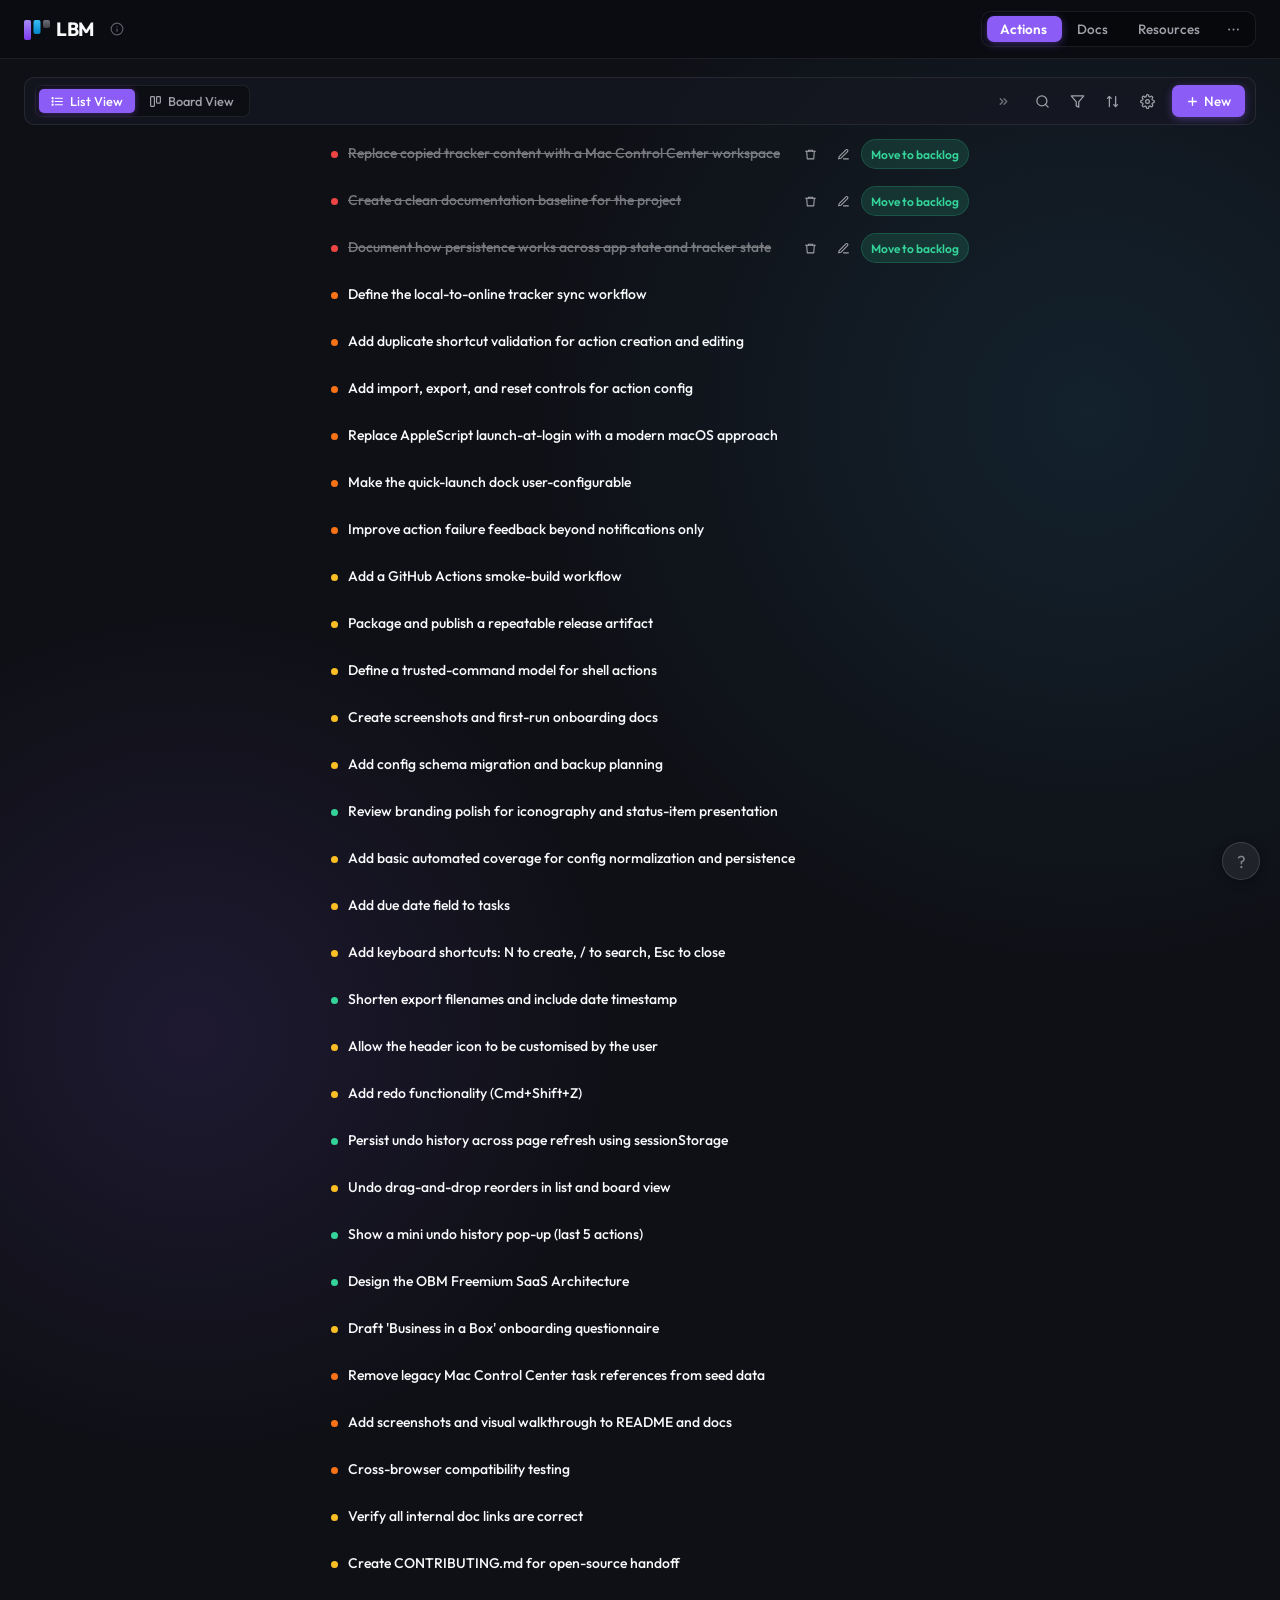
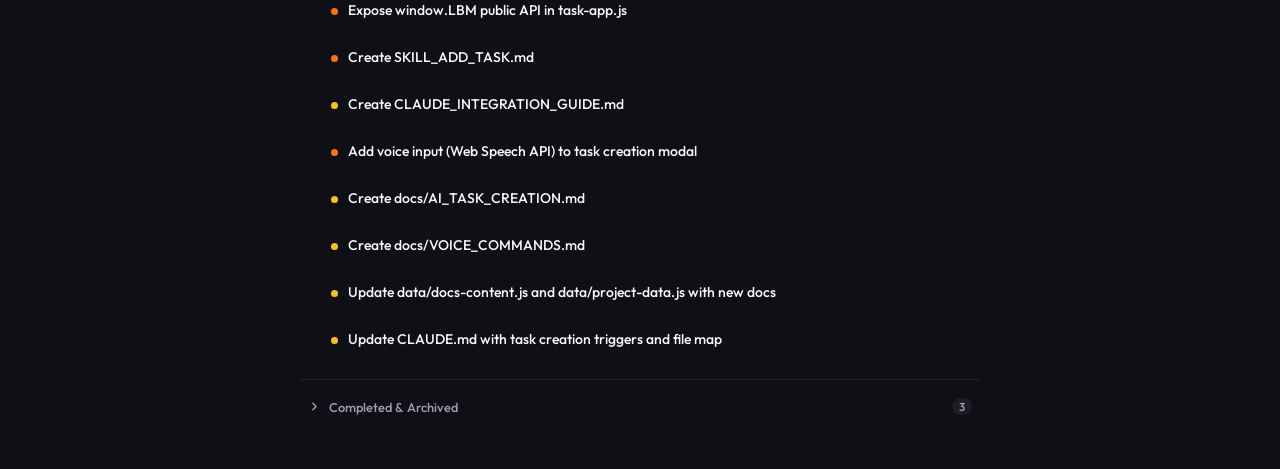
==== commit dde2ebb7: "feat: tab shortcuts, storage key UI, roadmap docs, and link management - Tab navigation shortcuts (A" ====
--- a/index.html
+++ b/index.html
@@ -49,10 +49,107 @@
         </button>
       </div>
       <nav class="tabs" aria-label="Navigation">
-        <a class="tab active" href="index.html">Actions</a>
-        <a class="tab" href="docs.html">Docs</a>
-        <a class="tab" href="resources.html">Resources</a>
+        <a class="tab active" href="index.html">Actions<span class="shortcut-tooltip">Go to Actions <kbd>A</kbd></span></a>
+        <a class="tab" href="docs.html">Docs<span class="shortcut-tooltip">Go to Docs <kbd>D</kbd></span></a>
+        <a class="tab" href="resources.html">Resources<span class="shortcut-tooltip">Go to Resources <kbd>R</kbd></span></a>
+
+        <!-- ── Menu tab ──────────────────────────────────────────────────────── -->
+        <div class="app-menu-wrap tab tab-menu" id="appMenuWrap">
+          <button class="app-menu-btn" id="appMenuBtn" type="button"
+            title="More options" aria-label="More options" aria-expanded="false" aria-haspopup="menu">
+            <svg width="15" height="15" viewBox="0 0 24 24" fill="currentColor" aria-hidden="true">
+              <circle cx="5" cy="12" r="1.5"/><circle cx="12" cy="12" r="1.5"/><circle cx="19" cy="12" r="1.5"/>
+            </svg>
+          </button>
+          <span class="shortcut-tooltip">Menu <kbd>M</kbd></span>
+          <div class="app-menu-dropdown" id="appMenuDropdown" hidden role="menu">
+            <button class="app-menu-item" id="menuAppInfo" role="menuitem">
+              <svg width="13" height="13" viewBox="0 0 24 24" fill="none" stroke="currentColor"
+                stroke-width="2" stroke-linecap="round" stroke-linejoin="round" aria-hidden="true">
+                <circle cx="12" cy="12" r="10"/><line x1="12" y1="16" x2="12" y2="12"/>
+                <line x1="12" y1="8" x2="12.01" y2="8"/>
+              </svg>
+              App info &amp; stats
+            </button>
+            <div class="app-menu-sep" role="separator"></div>
+            <button class="app-menu-item" id="menuExportJson" role="menuitem">
+              <svg width="13" height="13" viewBox="0 0 24 24" fill="none" stroke="currentColor"
+                stroke-width="2" stroke-linecap="round" stroke-linejoin="round" aria-hidden="true">
+                <path d="M21 15v4a2 2 0 0 1-2 2H5a2 2 0 0 1-2-2v-4"/>
+                <polyline points="7 10 12 15 17 10"/><line x1="12" y1="15" x2="12" y2="3"/>
+              </svg>
+              Export JSON
+            </button>
+            <button class="app-menu-item" id="menuExportMarkdown" role="menuitem">
+              <svg width="13" height="13" viewBox="0 0 24 24" fill="none" stroke="currentColor"
+                stroke-width="2" stroke-linecap="round" stroke-linejoin="round" aria-hidden="true">
+                <path d="M14 2H6a2 2 0 0 0-2 2v16a2 2 0 0 0 2 2h12a2 2 0 0 0 2-2V8z"/>
+                <polyline points="14 2 14 8 20 8"/>
+              </svg>
+              Export Markdown
+            </button>
+            <div class="app-menu-sep" role="separator"></div>
+            <div class="app-menu-row">
+              <button class="app-menu-item" id="menuResetSeed" role="menuitem">
+                <svg width="13" height="13" viewBox="0 0 24 24" fill="none" stroke="currentColor"
+                  stroke-width="2" stroke-linecap="round" stroke-linejoin="round" aria-hidden="true">
+                  <polyline points="1 4 1 10 7 10"/>
+                  <path d="M3.51 15a9 9 0 1 0 .49-3.51"/>
+                </svg>
+                Reset to seed data
+              </button>
+              <button class="app-menu-info-btn" id="menuSeedInfoBtn" type="button"
+                aria-label="About seed data" aria-expanded="false">
+                <svg width="12" height="12" viewBox="0 0 24 24" fill="none" stroke="currentColor"
+                  stroke-width="2" stroke-linecap="round" stroke-linejoin="round" aria-hidden="true">
+                  <circle cx="12" cy="12" r="10"/><line x1="12" y1="16" x2="12" y2="12"/>
+                  <line x1="12" y1="8" x2="12.01" y2="8"/>
+                </svg>
+              </button>
+            </div>
+            <div class="app-menu-seed-info" id="seedInfoPanel" hidden>
+              Loads example tasks so you can explore the app in action.
+              Click <strong>Reset to seed data</strong> above to restore the demo content.
+            </div>
+            <button class="app-menu-item app-menu-item--danger" id="menuResetApp" role="menuitem">
+              <svg width="13" height="13" viewBox="0 0 24 24" fill="none" stroke="currentColor"
+                stroke-width="2" stroke-linecap="round" stroke-linejoin="round" aria-hidden="true">
+                <polyline points="3 6 5 6 21 6"/><path d="M19 6l-1 14a2 2 0 0 1-2 2H8a2 2 0 0 1-2-2L5 6"/>
+                <path d="M10 11v6"/><path d="M14 11v6"/>
+                <path d="M9 6V4a1 1 0 0 1 1-1h4a1 1 0 0 1 1 1v2"/>
+              </svg>
+              Reset app
+            </button>
+            <div class="app-menu-sep" role="separator"></div>
+            <button class="app-menu-item app-menu-advanced-header" id="menuAdvancedToggle"
+              type="button" aria-expanded="false" aria-controls="advancedPanel">
+              <svg class="advanced-chevron" width="10" height="10" viewBox="0 0 24 24" fill="none"
+                stroke="currentColor" stroke-width="2.5" stroke-linecap="round"
+                stroke-linejoin="round" aria-hidden="true">
+                <polyline points="9 18 15 12 9 6"/>
+              </svg>
+              Advanced
+            </button>
+            <div class="app-menu-advanced-panel" id="advancedPanel" hidden>
+              <label class="app-menu-toggle-row" id="skipResetRow">
+                <span class="app-menu-toggle-label">Skip reset confirmation</span>
+                <span class="app-toggle-switch" id="skipResetToggle" role="switch"
+                  aria-checked="false" tabindex="0" aria-label="Skip reset confirmation">
+                  <span class="app-toggle-thumb"></span>
+                </span>
+              </label>
+            </div>
+            <div class="app-menu-sep" role="separator"></div>
+            <div class="app-menu-attribution">
+              <div class="app-menu-attr-row">Built by <a href="https://linkedin.com/in/bappygolder" target="_blank" rel="noopener" class="app-menu-attr-link">Bappy Golder</a> &amp; <a href="https://olab.com.au/" target="_blank" rel="noopener" class="app-menu-attr-link">oLab</a></div>
+              <div class="app-menu-attr-row">
+                <a href="https://github.com/bappygolder/LBM_Free_Local_Notion_Alternative" target="_blank" rel="noopener" class="app-menu-attr-github"><svg width="10" height="10" viewBox="0 0 24 24" fill="currentColor" aria-hidden="true"><path d="M12 2C6.477 2 2 6.477 2 12c0 4.418 2.865 8.166 6.839 9.489.5.092.682-.217.682-.482 0-.237-.009-.868-.013-1.703-2.782.604-3.369-1.341-3.369-1.341-.454-1.154-1.11-1.462-1.11-1.462-.908-.62.069-.608.069-.608 1.003.07 1.531 1.03 1.531 1.03.892 1.529 2.341 1.087 2.91.832.092-.647.35-1.088.636-1.338-2.22-.253-4.555-1.11-4.555-4.943 0-1.091.39-1.984 1.029-2.683-.103-.253-.446-1.27.098-2.647 0 0 .84-.269 2.75 1.025A9.578 9.578 0 0 1 12 6.836a9.59 9.59 0 0 1 2.504.337c1.909-1.294 2.747-1.025 2.747-1.025.546 1.377.203 2.394.1 2.647.64.699 1.028 1.592 1.028 2.683 0 3.842-2.339 4.687-4.566 4.935.359.309.678.919.678 1.852 0 1.336-.012 2.415-.012 2.744 0 .267.18.578.688.48C19.138 20.163 22 16.418 22 12c0-5.523-4.477-10-10-10z"/></svg>View on GitHub</a>
+              </div>
+            </div>
+          </div>
+        </div>
       </nav>
+
     </div>
   </header>
 
@@ -68,6 +165,16 @@
         <button class="ghost" id="resetButton" type="button">Reset to Seed</button>
       </div>
       <div class="notice" id="seedNotice" hidden></div>
+      <div class="storage-key-row">
+        <span class="storage-key-label">Storage key</span>
+        <span class="storage-key-value" id="storageKeyValue"></span>
+        <button class="ghost storage-key-change-btn" id="storageKeyChangeBtn" type="button">Change</button>
+        <span class="storage-key-editor" id="storageKeyEditor" hidden>
+          <input class="storage-key-input" id="storageKeyInput" type="text" spellcheck="false" autocomplete="off" placeholder="e.g. my-project-tracker">
+          <button class="primary" id="storageKeySaveBtn" type="button">Save &amp; reload</button>
+          <button class="ghost" id="storageKeyCancelBtn" type="button">Cancel</button>
+        </span>
+      </div>
     </div>
 
     <!-- ── Toolbar ────────────────────────────────────────────────────────────── -->
@@ -81,6 +188,7 @@
             <circle cx="3" cy="12" r="1" fill="currentColor"/><circle cx="3" cy="18" r="1" fill="currentColor"/>
           </svg>
           List View
+          <span class="shortcut-tooltip">List view <kbd>L</kbd></span>
         </button>
         <button class="view-button" id="boardViewButton" type="button" role="tab" aria-selected="false">
           <svg width="13" height="13" viewBox="0 0 24 24" fill="none" stroke="currentColor"
@@ -89,6 +197,7 @@
             <rect x="14" y="3" width="7" height="12" rx="1.5"/>
           </svg>
           Board View
+          <span class="shortcut-tooltip">Board view <kbd>B</kbd></span>
         </button>
       </div>
 
@@ -161,12 +270,8 @@
               <polyline points="14 17 17 20 20 17"/>
             </svg>
           </button>
-          <div class="toolbar-dropdown" id="sortPanel" hidden role="menu">
-            <div class="toolbar-dropdown-heading">Sort by</div>
-            <button class="dropdown-item" data-sort="urgency" role="menuitemradio">Urgency</button>
-            <button class="dropdown-item" data-sort="value" role="menuitemradio">Value</button>
-            <button class="dropdown-item" data-sort="modified" role="menuitemradio">Modified</button>
-            <button class="dropdown-item" data-sort="manual" role="menuitemradio">Manual order</button>
+          <div class="toolbar-dropdown sort-panel" id="sortPanel" hidden role="menu">
+            <!-- Populated dynamically by renderSortPanel() in task-app.js -->
           </div>
         </div>
 
@@ -412,7 +517,17 @@
         <div class="form-grid">
           <div class="field full">
             <label for="taskTitle">Title</label>
-            <input id="taskTitle" name="taskTitle" required placeholder="What needs to be done?">
+            <div class="title-input-wrap">
+              <input id="taskTitle" name="taskTitle" required placeholder="What needs to be done?">
+              <button class="icon-button voice-mic-btn" type="button" id="voiceMicBtn"
+                aria-label="Dictate title" title="Dictate title (microphone)">
+                <svg width="15" height="15" viewBox="0 0 24 24" fill="none" stroke="currentColor" stroke-width="2" stroke-linecap="round" stroke-linejoin="round">
+                  <path d="M12 2a3 3 0 0 1 3 3v7a3 3 0 0 1-6 0V5a3 3 0 0 1 3-3z"/>
+                  <path d="M19 10v2a7 7 0 0 1-14 0v-2"/>
+                  <line x1="12" y1="19" x2="12" y2="22"/>
+                </svg>
+              </button>
+            </div>
           </div>
           <div class="field">
             <label for="taskLane">Stage</label>
@@ -476,6 +591,16 @@
     <div class="shortcuts-panel-body">
 
       <div class="shortcuts-group">
+        <div class="shortcuts-group-title shortcuts-group-title--blue">Tab Navigation</div>
+        <div class="shortcuts-row"><kbd>A</kbd><span>Go to Actions</span></div>
+        <div class="shortcuts-row"><kbd>D</kbd><span>Go to Docs</span></div>
+        <div class="shortcuts-row"><kbd>R</kbd><span>Go to Resources</span></div>
+        <div class="shortcuts-row"><kbd>M</kbd><span>Open / close menu</span></div>
+        <div class="shortcuts-row"><kbd>L</kbd><span>Switch to List view</span></div>
+        <div class="shortcuts-row"><kbd>B</kbd><span>Switch to Board view</span></div>
+      </div>
+
+      <div class="shortcuts-group">
         <div class="shortcuts-group-title shortcuts-group-title--purple">Quick Access</div>
         <div class="shortcuts-row"><kbd>N</kbd><span>New item</span></div>
         <div class="shortcuts-row"><kbd>Ctrl</kbd><kbd>N</kbd><span>New item (works in fields)</span></div>
@@ -497,14 +622,23 @@
 
       <div class="shortcuts-group">
         <div class="shortcuts-group-title shortcuts-group-title--amber">List — Task Actions</div>
-        <div class="shortcuts-row"><kbd>D</kbd><span>Delete focused task (Cmd+Z to undo)</span></div>
+        <div class="shortcuts-row"><kbd>Shift</kbd><kbd>D</kbd><span>Delete focused task (Cmd+Z to undo)</span></div>
         <div class="shortcuts-row"><kbd>←</kbd><span>Restore deleted position</span></div>
         <div class="shortcuts-row"><kbd>→</kbd><span>Restore deleted position</span></div>
       </div>
 
       <div class="shortcuts-group">
+        <div class="shortcuts-group-title shortcuts-group-title--purple">Multi-Select (List &amp; Board)</div>
+        <div class="shortcuts-row"><kbd>Drag</kbd><span>Rubber-band select tasks</span></div>
+        <div class="shortcuts-row"><kbd>Click</kbd><span>Toggle item in selection</span></div>
+        <div class="shortcuts-row"><kbd>Del</kbd><kbd>⌫</kbd><kbd>Shift</kbd><kbd>D</kbd><span>Delete all selected</span></div>
+        <div class="shortcuts-row"><kbd>Drag</kbd><span>Drag any selected item — all move together</span></div>
+        <div class="shortcuts-row"><kbd>Esc</kbd><span>Clear selection</span></div>
+      </div>
+
+      <div class="shortcuts-group">
         <div class="shortcuts-group-title shortcuts-group-title--green">Detail Panel</div>
-        <div class="shortcuts-row"><kbd>D</kbd><span>Delete this task (Cmd+Z to undo)</span></div>
+        <div class="shortcuts-row"><kbd>Shift</kbd><kbd>D</kbd><span>Delete this task (Cmd+Z to undo)</span></div>
         <div class="shortcuts-row"><kbd>Esc</kbd><span>Close panel</span></div>
       </div>
 
@@ -524,10 +658,66 @@
     </div>
   </div>
 
+  <!-- ── Reset app confirmation modal ────────────────────────────────────────── -->
+  <div class="reset-app-overlay" id="resetAppOverlay" hidden role="dialog"
+    aria-modal="true" aria-labelledby="resetAppTitle">
+    <div class="reset-app-dialog">
+      <div class="reset-app-icon" aria-hidden="true">
+        <svg width="22" height="22" viewBox="0 0 24 24" fill="none" stroke="currentColor"
+          stroke-width="2" stroke-linecap="round" stroke-linejoin="round">
+          <path d="M10.29 3.86L1.82 18a2 2 0 0 0 1.71 3h16.94a2 2 0 0 0 1.71-3L13.71 3.86a2 2 0 0 0-3.42 0z"/>
+          <line x1="12" y1="9" x2="12" y2="13"/><line x1="12" y1="17" x2="12.01" y2="17"/>
+        </svg>
+      </div>
+      <div class="reset-app-header">
+        <h2 class="reset-app-title" id="resetAppTitle">Reset app?</h2>
+        <p class="reset-app-sub">This clears all tasks, settings, and local data. Type <strong>reset</strong> to confirm.</p>
+      </div>
+      <input type="text" class="reset-confirm-input" id="resetConfirmInput"
+        placeholder='Type "reset" to confirm' autocomplete="off" spellcheck="false">
+      <div class="reset-app-actions">
+        <button class="ghost" id="resetAppCancelBtn" type="button">Cancel</button>
+        <button class="danger" id="resetAppConfirmBtn" type="button" disabled>Reset Everything</button>
+      </div>
+    </div>
+  </div>
+
   <!-- Transparent click-guard: sits above content, below toolbar dropdowns.
        Shown whenever a toolbar panel or shortcuts panel is open — prevents
        clicks from reaching list rows / board cards while any panel is open. -->
   <div id="panelBackdrop" class="panel-backdrop" hidden></div>
 
+  <!-- ── Multi-select action bar ──────────────────────────────────────────────
+       Floats at bottom of screen when 1+ tasks are selected via lasso drag.
+  ──────────────────────────────────────────────────────────────────────────── -->
+  <div id="multiActionBar" class="multi-action-bar" hidden>
+    <span class="multi-action-count" id="multiActionCount">0 selected</span>
+    <div class="multi-action-divider"></div>
+    <span class="multi-action-hint">
+      <svg width="13" height="13" viewBox="0 0 24 24" fill="none" stroke="currentColor"
+        stroke-width="2" stroke-linecap="round" stroke-linejoin="round">
+        <polyline points="5 9 2 12 5 15"/><polyline points="9 5 12 2 15 5"/>
+        <polyline points="15 19 12 22 9 19"/><polyline points="19 9 22 12 19 15"/>
+        <line x1="2" y1="12" x2="22" y2="12"/><line x1="12" y1="2" x2="12" y2="22"/>
+      </svg>
+      drag to move
+    </span>
+    <div class="multi-action-divider"></div>
+    <button class="multi-action-btn multi-action-btn--danger" id="multiActionDelete" type="button">
+      <svg width="13" height="13" viewBox="0 0 24 24" fill="none" stroke="currentColor"
+        stroke-width="2" stroke-linecap="round" stroke-linejoin="round">
+        <path d="M3 6h18"/><path d="M8 6V4h8v2"/><path d="M19 6l-1 14H6L5 6"/>
+      </svg>
+      Delete
+      <kbd class="multi-action-kbd">D</kbd>
+    </button>
+    <button class="multi-action-btn multi-action-btn--clear" id="multiActionClear" type="button" aria-label="Clear selection">
+      <svg width="13" height="13" viewBox="0 0 24 24" fill="none" stroke="currentColor"
+        stroke-width="2" stroke-linecap="round" stroke-linejoin="round">
+        <line x1="18" y1="6" x2="6" y2="18"/><line x1="6" y1="6" x2="18" y2="18"/>
+      </svg>
+    </button>
+  </div>
+
 </body>
 </html>
--- a/styles.css
+++ b/styles.css
@@ -63,12 +63,13 @@
 .header-inner {
   display: flex;
   align-items: center;
-  justify-content: space-between;
   gap: 16px;
   max-width: 1400px;
   margin: 0 auto;
   padding: 11px 24px;
 }
+
+.tabs { margin-left: auto; }
 
 /* Brand */
 .brand {
@@ -189,6 +190,88 @@
   transition: none !important;
 }
 
+/* ─── Menu tab (three-dots button integrated as a tab) ──────────────────────── */
+
+.tab.tab-menu {
+  flex: 0;
+  padding: 5px 10px;
+  display: flex;
+  align-items: center;
+  justify-content: center;
+}
+
+.tab.tab-menu .app-menu-btn {
+  width: auto;
+  height: auto;
+  background: none;
+  color: inherit;
+  border-radius: 0;
+  padding: 0;
+  transition: none;
+}
+
+.tab.tab-menu .app-menu-btn:hover,
+.tab.tab-menu .app-menu-btn.is-open {
+  background: none;
+  color: inherit;
+}
+
+.tab.tab-menu.is-open {
+  color: #fff;
+}
+
+/* Hide tooltip when menu is already open */
+.tab.tab-menu.is-open .shortcut-tooltip {
+  opacity: 0 !important;
+  pointer-events: none;
+}
+
+/* ─── Shortcut tooltip — shared by .tab links and .view-button ───────────────
+   Usage: add <span class="shortcut-tooltip">Label <kbd>X</kbd></span> as the
+   last child inside any .tab <a> or .view-button <button>. The parent element
+   must have position: relative (all .tab elements do; .view-button sets it below).
+   For multi-key shortcuts use multiple <kbd> elements: <kbd>Shift</kbd><kbd>D</kbd>
+────────────────────────────────────────────────────────────────────────────── */
+
+.shortcut-tooltip {
+  position: absolute;
+  top: calc(100% + 8px);
+  left: 50%;
+  transform: translateX(-50%) translateY(-3px);
+  background: var(--surface-2, #1e1e2e);
+  border: 1px solid rgba(255, 255, 255, 0.1);
+  border-radius: 6px;
+  padding: 4px 9px;
+  font-size: 0.72rem;
+  color: var(--muted);
+  white-space: nowrap;
+  display: flex;
+  align-items: center;
+  gap: 6px;
+  pointer-events: none;
+  opacity: 0;
+  transition: opacity 0.15s ease, transform 0.15s ease;
+  z-index: 10;
+  font-weight: 400;
+}
+
+.tab:hover .shortcut-tooltip,
+.view-button:hover .shortcut-tooltip {
+  opacity: 1;
+  transform: translateX(-50%) translateY(0);
+}
+
+.shortcut-tooltip kbd {
+  background: rgba(255, 255, 255, 0.08);
+  border: 1px solid rgba(255, 255, 255, 0.12);
+  border-radius: 4px;
+  padding: 1px 5px;
+  font-size: 0.68rem;
+  font-family: inherit;
+  color: var(--text);
+  letter-spacing: 0.01em;
+}
+
 /* ─── Page transitions ───────────────────────────────────────────────────────── */
 
 @keyframes page-in {
@@ -274,6 +357,49 @@
   color: #fcd34d;
   font-size: 0.78rem;
 }
+
+/* ─── Storage key row ───────────────────────────────────────────────────────── */
+
+.storage-key-row {
+  display: flex;
+  align-items: center;
+  flex-wrap: wrap;
+  gap: 6px;
+  margin-top: 10px;
+  font-size: 0.75rem;
+  color: var(--muted);
+}
+
+.storage-key-value {
+  font-family: monospace;
+  font-size: 0.72rem;
+  background: rgba(255, 255, 255, 0.04);
+  border: 1px solid var(--border);
+  border-radius: var(--radius-sm);
+  padding: 2px 7px;
+  color: var(--text-secondary, var(--muted));
+}
+
+.storage-key-editor {
+  display: inline-flex;
+  align-items: center;
+  gap: 6px;
+  flex-wrap: wrap;
+}
+
+.storage-key-input {
+  font-family: monospace;
+  font-size: 0.75rem;
+  padding: 3px 8px;
+  border-radius: var(--radius-sm);
+  border: 1px solid var(--border);
+  background: rgba(255, 255, 255, 0.06);
+  color: var(--text);
+  outline: none;
+  width: 200px;
+}
+
+.storage-key-input:focus { border-color: var(--accent); }
 
 /* ─── Toolbar ───────────────────────────────────────────────────────────────── */
 
@@ -391,6 +517,7 @@
   cursor: pointer;
   transition: all 0.15s;
   white-space: nowrap;
+  position: relative;
 }
 
 .view-button:hover { color: var(--text); background: rgba(255, 255, 255, 0.05); }
@@ -632,6 +759,7 @@
 }
 
 .icon-button:hover { background: rgba(255, 255, 255, 0.07); border-color: var(--border); color: var(--text); }
+.icon-button--danger:hover { background: rgba(239, 68, 68, 0.12); border-color: rgba(239, 68, 68, 0.3); color: #f87171; }
 
 .button-row { display: flex; flex-wrap: wrap; gap: 7px; }
 
@@ -771,6 +899,11 @@
   border-color: rgba(139, 92, 246, 0.5);
 }
 
+.list-row.is-selected {
+  background: var(--accent-soft);
+  border-color: rgba(139, 92, 246, 0.35);
+}
+
 .list-row.is-done .list-title { text-decoration: line-through; opacity: 0.45; }
 .list-row.is-done .list-notes { opacity: 0.35; }
 
@@ -781,8 +914,8 @@
   gap: 10px;
   padding: 7px 10px;
   border-radius: var(--radius-sm);
-  border: 1px solid rgba(139, 92, 246, 0.45);
-  background: rgba(255, 255, 255, 0.03);
+  border: 1px solid rgba(139, 92, 246, 0.5);
+  background: rgba(255, 255, 255, 0.05);
   min-height: 36px;
   margin-bottom: 0;
   position: relative;
@@ -798,24 +931,22 @@
 
 .list-inline-new-title {
   width: 100%;
-  background: transparent;
-  border: none;
   outline: none;
   color: var(--text);
   font-size: 0.875rem;
   font-weight: 500;
   line-height: 1.4;
-  padding: 0;
   font-family: inherit;
-}
-
-.list-inline-new-title::placeholder { color: var(--muted-soft); }
-
-.list-inline-new-title:focus,
-.list-inline-new-title:focus-visible {
-  box-shadow: none;
-  border-color: transparent;
-  background: transparent;
+  cursor: text;
+  word-break: break-word;
+  white-space: pre-wrap;
+  min-height: 0;
+}
+
+.list-inline-new-title:empty::before {
+  content: attr(data-placeholder);
+  color: var(--muted-soft);
+  pointer-events: none;
 }
 
 .list-inline-new-props {
@@ -891,6 +1022,18 @@
 }
 .list-row.is-newly-added {
   animation: row-highlight-in 2s ease-out forwards;
+}
+
+/* Dissolve — plays when the user explicitly clears the selection (Esc, × button).
+   Items stay highlighted after any move; they only dissolve on intentional deselect. */
+@keyframes selection-dissolve {
+  from { background: var(--accent-soft); border-color: rgba(139, 92, 246, 0.35); }
+  to   { background: transparent; border-color: transparent; }
+}
+.list-row.is-dissolving,
+.board-card.is-dissolving {
+  animation: selection-dissolve 0.55s ease-out forwards;
+  pointer-events: none;
 }
 
 /* urgency dot */
@@ -971,14 +1114,77 @@
 
 /* ─── Empty state ───────────────────────────────────────────────────────────── */
 
+.empty-state-group {
+  display: flex;
+  flex-direction: column;
+  gap: 8px;
+  margin-top: 8px;
+}
+
 .empty-state {
-  padding: 28px;
+  display: flex;
+  flex-direction: column;
+  align-items: center;
+  gap: 14px;
+  padding: 36px 28px;
   text-align: center;
   color: var(--muted-soft);
   font-size: 0.85rem;
   border: 1px dashed var(--border);
   border-radius: var(--radius-sm);
-  margin-top: 8px;
+}
+
+.empty-state--secondary {
+  padding: 20px 28px;
+  opacity: 0.75;
+}
+
+.empty-state-text {
+  display: flex;
+  align-items: center;
+  gap: 6px;
+}
+
+.kbd-key {
+  display: inline-flex;
+  align-items: center;
+  justify-content: center;
+  padding: 1px 6px;
+  min-width: 22px;
+  height: 22px;
+  background: var(--surface-2, #2a2a3a);
+  border: 1px solid var(--border);
+  border-bottom-width: 2px;
+  border-radius: 4px;
+  font-family: inherit;
+  font-size: 0.8rem;
+  font-weight: 600;
+  color: var(--text-secondary, #a0a0b8);
+  line-height: 1;
+}
+
+.empty-state-btn {
+  padding: 7px 16px;
+  background: var(--accent, #7c3aed);
+  color: #fff;
+  border: none;
+  border-radius: var(--radius-sm);
+  font-size: 0.82rem;
+  font-weight: 500;
+  cursor: pointer;
+  transition: background 0.15s ease, opacity 0.15s ease;
+}
+
+.empty-state-btn:hover {
+  background: var(--accent-hover, #6d28d9);
+}
+
+.empty-state-link {
+  color: var(--accent, #7c3aed);
+  text-decoration: none;
+}
+.empty-state-link:hover {
+  text-decoration: underline;
 }
 
 /* ─── Completed / archived toggle ───────────────────────────────────────────── */
@@ -1206,6 +1412,9 @@
   font-size: 0.7rem;
   font-weight: 600;
   flex-shrink: 0;
+}
+.board-column-count:empty {
+  display: none;
 }
 
 .board-column-header-tools {
@@ -1501,6 +1710,11 @@
   border-color: var(--border-strong);
 }
 
+.board-card.is-selected {
+  background: var(--accent-soft);
+  border-color: rgba(139, 92, 246, 0.35);
+}
+
 .board-card.is-dragging {
   opacity: 0.35;
   transform: scale(0.97);
@@ -2076,6 +2290,59 @@
   letter-spacing: 0.07em;
 }
 
+/* ─── Voice input ───────────────────────────────────────────────────────────── */
+
+.title-input-wrap {
+  display: flex;
+  align-items: center;
+  gap: 6px;
+}
+
+.title-input-wrap input {
+  flex: 1;
+  min-width: 0;
+}
+
+.voice-mic-btn {
+  flex-shrink: 0;
+  width: 32px;
+  height: 32px;
+  color: var(--muted-soft);
+  border-radius: var(--radius-sm);
+  transition: color 0.15s, background 0.15s;
+  position: relative;
+}
+
+.voice-mic-btn:hover {
+  color: var(--text);
+  background: rgba(255, 255, 255, 0.07);
+}
+
+.voice-mic-btn.is-listening {
+  color: var(--accent);
+  background: var(--accent-soft);
+}
+
+.voice-mic-btn.is-listening::after {
+  content: "";
+  position: absolute;
+  inset: -3px;
+  border-radius: var(--radius-sm);
+  border: 1.5px solid var(--accent);
+  animation: voice-pulse 1.4s ease-in-out infinite;
+  pointer-events: none;
+}
+
+@keyframes voice-pulse {
+  0%, 100% { opacity: 0.5; transform: scale(1); }
+  50%       { opacity: 1;   transform: scale(1.06); }
+}
+
+.voice-mic-btn.is-error {
+  color: var(--danger);
+  background: var(--danger-soft);
+}
+
 /* ─── DOCS layout ───────────────────────────────────────────────────────────── */
 
 .docs-page {
@@ -2100,6 +2367,63 @@
 .docs-sidebar::-webkit-scrollbar { width: 3px; }
 .docs-sidebar::-webkit-scrollbar-track { background: transparent; }
 .docs-sidebar::-webkit-scrollbar-thumb { background: rgba(255,255,255,0.07); border-radius: 4px; }
+
+/* ─── Sidebar search ─────────────────────────────────────────────────────────── */
+
+.sidebar-search-wrap {
+  display: flex;
+  align-items: center;
+  gap: 6px;
+  margin: 0 8px 10px;
+  padding: 0 8px;
+  height: 28px;
+  background: rgba(255,255,255,0.04);
+  border: 1px solid transparent;
+  border-radius: var(--radius-sm);
+  transition: border-color 0.15s, background 0.15s;
+}
+
+.sidebar-search-wrap:focus-within {
+  border-color: var(--border-strong);
+  background: rgba(255,255,255,0.06);
+}
+
+.sidebar-search-icon {
+  flex-shrink: 0;
+  color: var(--muted-soft);
+  pointer-events: none;
+}
+
+.sidebar-search-input {
+  flex: 1;
+  min-width: 0;
+  background: transparent;
+  border: none;
+  outline: none;
+  font-family: inherit;
+  font-size: 0.78rem;
+  color: var(--text);
+  padding: 0;
+}
+
+.sidebar-search-input::placeholder { color: var(--muted-soft); }
+
+.sidebar-search-clear {
+  display: flex;
+  align-items: center;
+  justify-content: center;
+  flex-shrink: 0;
+  width: 14px;
+  height: 14px;
+  background: transparent;
+  border: none;
+  padding: 0;
+  cursor: pointer;
+  color: var(--muted-soft);
+  border-radius: 3px;
+  transition: color 0.13s;
+}
+.sidebar-search-clear:hover { color: var(--text); }
 
 .docs-resize-handle {
   width: 5px;
@@ -2226,7 +2550,7 @@
 .docs-viewer {
   flex: 1;
   overflow-y: auto;
-  padding: 32px 72px;
+  padding: 52px 80px 80px;
   min-width: 0;
 }
 
@@ -2239,25 +2563,30 @@
   align-items: flex-start;
   justify-content: space-between;
   gap: 16px;
-  margin-bottom: 20px;
-  padding-bottom: 16px;
+  margin-bottom: 36px;
+  padding-bottom: 24px;
   border-bottom: 1px solid var(--border);
+  max-width: 640px;
+  width: 100%;
+  margin-left: auto;
+  margin-right: auto;
 }
 
 .viewer-eyebrow {
-  margin: 0 0 3px;
+  margin: 0 0 6px;
   font-size: 0.65rem;
   font-weight: 700;
   color: var(--muted-soft);
   text-transform: uppercase;
-  letter-spacing: 0.1em;
+  letter-spacing: 0.12em;
 }
 
 .viewer-title {
-  margin: 0 0 3px;
-  font-size: 1.3rem;
-  font-weight: 600;
-  letter-spacing: -0.02em;
+  margin: 0 0 8px;
+  font-size: 2.3rem;
+  font-weight: 700;
+  letter-spacing: -0.035em;
+  line-height: 1.15;
   background: linear-gradient(135deg, #fff 30%, #a78bfa);
   -webkit-background-clip: text;
   -webkit-text-fill-color: transparent;
@@ -2265,8 +2594,9 @@
 
 .viewer-summary {
   margin: 0;
-  font-size: 0.82rem;
-  color: var(--muted-soft);
+  font-size: 1.15rem;
+  line-height: 1.6;
+  color: var(--muted);
 }
 
 .viewer-actions {
@@ -2310,6 +2640,8 @@
 
 .custom-doc-banner {
   margin-bottom: 16px;
+  margin-left: auto;
+  margin-right: auto;
   padding: 9px 14px;
   background: rgba(139,92,246,0.07);
   border: 1px solid rgba(139,92,246,0.2);
@@ -2317,6 +2649,8 @@
   font-size: 0.8rem;
   color: var(--muted);
   line-height: 1.5;
+  max-width: 640px;
+  width: 100%;
 }
 .custom-doc-banner code {
   font-family: 'SF Mono','Fira Code',monospace;
@@ -2386,21 +2720,27 @@
 .delete-confirm-skip {
   display: flex;
   align-items: center;
-  gap: 8px;
+  flex-direction: row-reverse;
+  justify-content: center;
+  gap: 6px;
   font-size: 0.78rem;
   color: var(--muted);
   cursor: pointer;
   user-select: none;
+  padding-top: 14px;
+  border-top: 1px solid var(--border);
 }
 
 .delete-confirm-skip input[type="checkbox"] {
   appearance: none;
   -webkit-appearance: none;
-  width: 15px;
-  height: 15px;
+  width: 14px;
+  height: 14px;
+  padding: 0;
+  box-sizing: border-box;
   flex-shrink: 0;
   border: 1.5px solid var(--border-strong);
-  border-radius: 4px;
+  border-radius: 3px;
   background: transparent;
   cursor: pointer;
   position: relative;
@@ -2415,14 +2755,14 @@
 .delete-confirm-skip input[type="checkbox"]:checked::after {
   content: '';
   position: absolute;
-  left: 4px;
-  top: 1px;
-  width: 5px;
-  height: 9px;
-  border: 2px solid #fff;
+  left: 50%;
+  top: 50%;
+  width: 3px;
+  height: 7px;
+  border: 1.5px solid #fff;
   border-top: none;
   border-left: none;
-  transform: rotate(45deg);
+  transform: translate(-50%, -60%) rotate(45deg);
 }
 
 .delete-confirm-skip input[type="checkbox"]:focus-visible {
@@ -2432,10 +2772,9 @@
 
 .delete-confirm-actions {
   display: flex;
-  justify-content: flex-end;
+  justify-content: center;
   gap: 8px;
-  padding-top: 2px;
-  border-top: 1px solid var(--border);
+  padding-top: 12px;
 }
 
 /* ─── Undo toast ────────────────────────────────────────────────────────────── */
@@ -2466,47 +2805,52 @@
 
 /* ─── Markdown rendering ────────────────────────────────────────────────────── */
 
-.markdown-view { line-height: 1.75; max-width: 680px; }
+.markdown-view { line-height: 1.75; max-width: 640px; width: 100%; margin: 0 auto; }
 
 .markdown-view h1 {
-  font-size: 1.6rem;
+  font-size: 2.5rem;
   font-weight: 700;
+  letter-spacing: -0.03em;
+  line-height: 1.15;
   background: linear-gradient(135deg, #fff 30%, #a78bfa);
   -webkit-background-clip: text;
   -webkit-text-fill-color: transparent;
-  margin: 0 0 6px;
-  padding-bottom: 12px;
+  margin: 0 0 10px;
+  padding-bottom: 16px;
   border-bottom: 1px solid var(--border);
 }
 
 .markdown-view h2 {
-  font-size: 1.05rem;
+  font-size: 1.6rem;
+  font-weight: 650;
+  letter-spacing: -0.02em;
+  line-height: 1.25;
+  color: var(--text);
+  margin: 2.75rem 0 0.75rem;
+  padding-bottom: 10px;
+  border-bottom: 1px solid var(--border);
+}
+
+.markdown-view h3 {
+  font-size: 1.25rem;
   font-weight: 600;
-  color: var(--text);
+  line-height: 1.3;
+  color: #c4b5fd;
   margin: 2rem 0 0.6rem;
-  padding-bottom: 7px;
-  border-bottom: 1px solid var(--border);
-}
-
-.markdown-view h3 {
-  font-size: 0.9rem;
-  font-weight: 600;
-  color: #c4b5fd;
-  margin: 1.4rem 0 0.4rem;
 }
 
 .markdown-view p, .markdown-view li {
-  font-size: 0.88rem;
+  font-size: 1.2rem;
   color: #d4d4d8;
-  margin-bottom: 0.65rem;
+  margin-bottom: 0.9rem;
 }
 
 .markdown-view ul, .markdown-view ol {
-  margin: 0.4rem 0 0.9rem 1.3rem;
+  margin: 0.5rem 0 1.1rem 1.5rem;
   padding: 0;
 }
 
-.markdown-view li { margin-bottom: 0.28rem; }
+.markdown-view li { margin-bottom: 0.45rem; }
 
 .markdown-view a {
   color: var(--accent-hover);
@@ -2531,9 +2875,9 @@
   background: rgba(0, 0, 0, 0.4);
   border: 1px solid rgba(255, 255, 255, 0.07);
   border-radius: 9px;
-  padding: 14px 18px;
+  padding: 18px 22px;
   overflow-x: auto;
-  margin: 0.9rem 0 1.2rem;
+  margin: 1.1rem 0 1.5rem;
 }
 
 .markdown-view pre code {
@@ -2541,47 +2885,56 @@
   border: none;
   padding: 0;
   color: #e2e8f0;
-  font-size: 0.82rem;
-  line-height: 1.6;
+  font-size: 1rem;
+  line-height: 1.75;
 }
 
 .markdown-view blockquote {
   border-left: 3px solid var(--accent);
-  margin: 0.8rem 0 1rem;
-  padding: 9px 14px;
+  margin: 1rem 0 1.3rem;
+  padding: 12px 18px;
   background: rgba(139, 92, 246, 0.07);
   border-radius: 0 7px 7px 0;
   color: var(--muted);
+  line-height: 1.6;
 }
 
 .markdown-view blockquote p { color: var(--muted); margin-bottom: 0.2rem; }
 .markdown-view blockquote p:last-child { margin-bottom: 0; }
-.markdown-view hr { border: none; border-top: 1px solid var(--border); margin: 1.75rem 0; }
+.markdown-view hr { border: none; border-top: 1px solid var(--border); margin: 2.5rem 0; }
 .markdown-view strong { color: var(--text); font-weight: 600; }
 .markdown-view em { color: #c4b5fd; }
 
+.markdown-view .table-scroll {
+  overflow-x: auto;
+  width: 100%;
+  margin: 1rem 0 1.75rem;
+  border-radius: var(--radius-md);
+  border: 1px solid var(--border);
+}
+
 .markdown-view table {
-  width: 100%;
+  min-width: 100%;
   border-collapse: collapse;
-  margin: 0.75rem 0 1.4rem;
-  font-size: 0.85rem;
+  font-size: 1.05rem;
   table-layout: auto;
 }
 
 .markdown-view thead th {
-  padding: 7px 14px;
+  padding: 10px 18px;
   text-align: left;
-  font-size: 0.65rem;
+  font-size: 0.75rem;
   font-weight: 700;
   text-transform: uppercase;
   letter-spacing: 0.08em;
   color: var(--muted);
   border-bottom: 1px solid var(--border-strong);
   background: rgba(255,255,255,0.02);
+  white-space: nowrap;
 }
 
 .markdown-view tbody td {
-  padding: 8px 14px;
+  padding: 12px 18px;
   color: var(--muted);
   border-bottom: 1px solid var(--border);
   vertical-align: middle;
@@ -2623,6 +2976,77 @@
   border-radius: 5px;
   color: var(--text);
   line-height: 1.5;
+}
+
+/* ─── Doc pagination (prev / next article) ─────────────────────────────────── */
+
+.doc-pagination {
+  display: flex;
+  gap: 14px;
+  margin-top: 4rem;
+  margin-left: auto;
+  margin-right: auto;
+  padding-top: 2rem;
+  border-top: 1px solid var(--border);
+  max-width: 640px;
+  width: 100%;
+}
+
+.doc-pagination-btn {
+  display: flex;
+  flex-direction: column;
+  gap: 4px;
+  flex: 1;
+  padding: 16px 20px;
+  background: transparent;
+  border: 1px solid var(--border);
+  border-radius: var(--radius-md);
+  cursor: pointer;
+  text-align: left;
+  transition: border-color 0.15s, background 0.15s;
+  font-family: inherit;
+  min-width: 0;
+}
+
+.doc-pagination-btn:hover {
+  border-color: var(--border-strong);
+  background: rgba(255,255,255,0.03);
+}
+
+.doc-pagination-btn--next {
+  text-align: right;
+  align-items: flex-end;
+}
+
+.doc-pagination-label {
+  font-size: 0.68rem;
+  font-weight: 700;
+  text-transform: uppercase;
+  letter-spacing: 0.1em;
+  color: var(--muted-soft);
+  display: flex;
+  align-items: center;
+  gap: 5px;
+}
+
+.doc-pagination-btn--prev .doc-pagination-label::before {
+  content: '←';
+  font-size: 0.8rem;
+}
+
+.doc-pagination-btn--next .doc-pagination-label::after {
+  content: '→';
+  font-size: 0.8rem;
+}
+
+.doc-pagination-title {
+  font-size: 0.95rem;
+  font-weight: 500;
+  color: var(--accent-hover);
+  white-space: nowrap;
+  overflow: hidden;
+  text-overflow: ellipsis;
+  max-width: 100%;
 }
 
 /* ─── Resources page ────────────────────────────────────────────────────────── */
@@ -2838,6 +3262,229 @@
   background-image: url("data:image/svg+xml,%3Csvg xmlns='http://www.w3.org/2000/svg' width='11' height='11' viewBox='0 0 24 24' fill='none' stroke='%238b5cf6' stroke-width='3' stroke-linecap='round' stroke-linejoin='round'%3E%3Cpolyline points='20 6 9 17 4 12'/%3E%3C/svg%3E");
 }
 
+/* ─── Sort panel — advanced multi-criteria sort ─────────────────────────────── */
+
+.sort-panel {
+  min-width: 240px;
+}
+
+.sort-panel-header {
+  display: flex;
+  align-items: center;
+  justify-content: space-between;
+  padding: 5px 8px 4px 12px;
+  border-bottom: 1px solid rgba(255, 255, 255, 0.06);
+  margin-bottom: 3px;
+}
+
+.sort-panel-title {
+  font-size: 0.6rem;
+  font-weight: 700;
+  letter-spacing: 0.1em;
+  text-transform: uppercase;
+  color: var(--muted-soft);
+}
+
+.sort-reset-btn {
+  display: flex;
+  align-items: center;
+  gap: 4px;
+  padding: 2px 7px 2px 5px;
+  background: none;
+  border: 1px solid rgba(255, 255, 255, 0.1);
+  border-radius: 4px;
+  color: var(--muted-soft);
+  font-size: 0.7rem;
+  font-family: inherit;
+  cursor: pointer;
+  transition: color 0.1s, border-color 0.1s, background 0.1s;
+  line-height: 1;
+}
+
+.sort-reset-btn:hover:not(:disabled) {
+  color: var(--text);
+  border-color: rgba(255, 255, 255, 0.2);
+  background: rgba(255, 255, 255, 0.05);
+}
+
+.sort-reset-btn:disabled {
+  opacity: 0.35;
+  cursor: default;
+}
+
+/* Criteria list */
+
+.sort-criteria-list {
+  padding: 2px 0;
+}
+
+.sort-criteria-row {
+  display: flex;
+  align-items: center;
+  gap: 6px;
+  padding: 5px 8px 5px 6px;
+  cursor: grab;
+  transition: background 0.1s;
+  user-select: none;
+}
+
+.sort-criteria-row:hover {
+  background: rgba(255, 255, 255, 0.04);
+}
+
+.sort-criteria-row.is-dragging {
+  opacity: 0.4;
+  cursor: grabbing;
+}
+
+.sort-criteria-row.drag-over-above {
+  box-shadow: inset 0 2px 0 0 var(--accent);
+}
+
+.sort-criteria-row.drag-over-below {
+  box-shadow: inset 0 -2px 0 0 var(--accent);
+}
+
+/* Drag handle */
+
+.sort-drag-handle {
+  display: flex;
+  align-items: center;
+  color: var(--muted-soft);
+  opacity: 0.5;
+  flex-shrink: 0;
+  transition: opacity 0.1s;
+}
+
+.sort-criteria-row:hover .sort-drag-handle {
+  opacity: 1;
+}
+
+.sort-drag-icon {
+  pointer-events: none;
+}
+
+/* Criteria label */
+
+.sort-criteria-label {
+  flex: 1;
+  font-size: 0.82rem;
+  font-weight: 450;
+  color: var(--muted);
+  transition: color 0.1s;
+}
+
+.sort-criteria-row.is-mode-active .sort-criteria-label {
+  color: var(--text);
+}
+
+/* Direction toggle button */
+
+.sort-dir-toggle {
+  display: flex;
+  align-items: center;
+  gap: 4px;
+  padding: 2px 5px;
+  background: rgba(255, 255, 255, 0.05);
+  border: 1px solid rgba(255, 255, 255, 0.08);
+  border-radius: 4px;
+  color: var(--muted-soft);
+  font-size: 0.7rem;
+  font-family: inherit;
+  cursor: pointer;
+  white-space: nowrap;
+  transition: background 0.1s, color 0.1s, border-color 0.1s;
+  flex-shrink: 0;
+}
+
+.sort-dir-toggle:hover {
+  background: rgba(255, 255, 255, 0.09);
+  color: var(--text);
+  border-color: rgba(255, 255, 255, 0.15);
+}
+
+.sort-dir-toggle.is-expanded {
+  background: var(--accent-soft);
+  border-color: rgba(139, 92, 246, 0.3);
+  color: var(--accent-light);
+}
+
+.sort-dir-cur-label {
+  line-height: 1;
+}
+
+.sort-dir-chevron {
+  flex-shrink: 0;
+  transition: transform 0.15s;
+}
+
+.sort-dir-toggle.is-expanded .sort-dir-chevron {
+  transform: rotate(180deg);
+}
+
+/* Direction sub-options */
+
+.sort-dir-options {
+  padding: 2px 8px 4px 30px;
+  animation: dropdown-open 0.12s ease both;
+}
+
+.sort-dir-option {
+  display: flex;
+  align-items: center;
+  width: 100%;
+  padding: 4px 8px 4px 18px;
+  background: none;
+  border: none;
+  border-radius: 4px;
+  color: var(--muted);
+  font-size: 0.78rem;
+  font-family: inherit;
+  cursor: pointer;
+  text-align: left;
+  position: relative;
+  transition: background 0.1s, color 0.1s;
+}
+
+.sort-dir-option::before {
+  content: "";
+  position: absolute;
+  left: 4px;
+  top: 50%;
+  transform: translateY(-50%);
+  width: 10px;
+  height: 10px;
+  background-repeat: no-repeat;
+  background-position: center;
+  background-size: contain;
+}
+
+.sort-dir-option:hover {
+  background: rgba(255, 255, 255, 0.05);
+  color: var(--text);
+}
+
+.sort-dir-option.is-active {
+  color: var(--text);
+  font-weight: 500;
+}
+
+.sort-dir-option.is-active::before {
+  background-image: url("data:image/svg+xml,%3Csvg xmlns='http://www.w3.org/2000/svg' width='10' height='10' viewBox='0 0 24 24' fill='none' stroke='%238b5cf6' stroke-width='3' stroke-linecap='round' stroke-linejoin='round'%3E%3Cpolyline points='20 6 9 17 4 12'/%3E%3C/svg%3E");
+}
+
+/* Separator + manual order */
+
+.sort-panel-sep {
+  height: 1px;
+  background: rgba(255, 255, 255, 0.06);
+  margin: 3px 0;
+}
+
+.sort-manual-item {
+  /* Inherits .dropdown-item — just ensure full width */
+}
+
 /* Dot indicator on icon when filter is non-default */
 .toolbar-icon-btn.has-value {
   position: relative;
@@ -3085,12 +3732,437 @@
 
 .docs-menu-toggle:hover { color: var(--text); border-color: var(--border-strong); }
 
+/* ─── App menu ──────────────────────────────────────────────────────────────── */
+
+.app-menu-wrap {
+  position: relative;
+}
+
+.app-menu-btn {
+  width: 28px;
+  height: 28px;
+  display: flex;
+  align-items: center;
+  justify-content: center;
+  border-radius: var(--radius-sm);
+  border: none;
+  background: none;
+  color: var(--muted-soft);
+  cursor: pointer;
+  transition: color 0.1s, background 0.1s;
+  padding: 0;
+}
+
+.app-menu-btn:hover,
+.app-menu-btn.is-open {
+  color: var(--text);
+  background: rgba(255, 255, 255, 0.07);
+}
+
+.app-menu-btn:focus-visible {
+  outline: none;
+  box-shadow: 0 0 0 2px var(--accent-glow), 0 0 0 1px var(--accent);
+}
+
+.app-menu-dropdown {
+  position: absolute;
+  top: calc(100% + 6px);
+  right: 0;
+  min-width: 220px;
+  background: var(--surface-overlay, #1c1d28);
+  border: 1px solid var(--border-strong);
+  border-radius: var(--radius-md);
+  box-shadow: 0 8px 24px rgba(0, 0, 0, 0.45);
+  padding: 4px;
+  z-index: 300;
+  animation: appMenuEnter 0.12s cubic-bezier(0, 0, 0.2, 1);
+}
+
+@keyframes appMenuEnter {
+  from { opacity: 0; transform: translateY(4px); }
+  to   { opacity: 1; transform: translateY(0); }
+}
+
+.app-menu-item {
+  display: flex;
+  align-items: center;
+  justify-content: flex-start;
+  gap: 8px;
+  width: 100%;
+  padding: 0 12px 0 12px;
+  height: 34px;
+  font-family: inherit;
+  font-size: 0.8125rem;
+  font-weight: 450;
+  color: var(--text-secondary);
+  background: none;
+  border: none;
+  border-radius: var(--radius-sm);
+  cursor: pointer;
+  text-align: left;
+  white-space: nowrap;
+  -webkit-appearance: none;
+  appearance: none;
+  transition: color 0.1s, background 0.1s;
+}
+
+.app-menu-item svg {
+  flex-shrink: 0;
+  opacity: 0.7;
+}
+
+.app-menu-item:hover {
+  color: var(--text);
+  background: rgba(255, 255, 255, 0.06);
+}
+
+.app-menu-item:hover svg { opacity: 1; }
+
+.app-menu-item:focus-visible {
+  outline: none;
+  box-shadow: 0 0 0 2px var(--accent-glow), 0 0 0 1px var(--accent);
+}
+
+.app-menu-item--danger { color: var(--danger); background: rgba(239, 68, 68, 0.05); }
+.app-menu-item--danger svg { opacity: 0.85; }
+.app-menu-item--danger:hover { color: var(--danger); background: var(--danger-soft); }
+.app-menu-item--danger:hover svg { opacity: 1; }
+
+.app-menu-row {
+  display: flex;
+  align-items: stretch;
+}
+.app-menu-row .app-menu-item {
+  flex: 1;
+}
+
+.app-menu-info-btn {
+  flex-shrink: 0;
+  width: 32px;
+  display: flex;
+  align-items: center;
+  justify-content: center;
+  background: none;
+  border: none;
+  border-radius: var(--radius-sm);
+  cursor: pointer;
+  color: var(--muted-soft);
+  -webkit-appearance: none;
+  appearance: none;
+  transition: color 0.1s, background 0.1s;
+}
+.app-menu-info-btn:hover { color: var(--accent); background: var(--accent-soft); }
+.app-menu-info-btn.is-active { color: var(--accent); background: var(--accent-soft); }
+
+.app-menu-seed-info {
+  padding: 8px 12px 10px;
+  font-size: 0.725rem;
+  line-height: 1.55;
+  color: var(--muted);
+  background: rgba(139, 92, 246, 0.04);
+  border-top: 1px solid var(--border);
+}
+.app-menu-seed-info strong { color: var(--text-secondary); font-weight: 500; }
+
+.app-menu-sep {
+  height: 1px;
+  background: var(--border);
+  margin: 4px 0;
+}
+
+/* ─── Advanced section ──────────────────────────────────────────────────────── */
+
+.app-menu-advanced-header {
+  color: var(--muted);
+  font-size: 0.75rem;
+  font-weight: 500;
+  letter-spacing: 0.03em;
+  text-transform: uppercase;
+}
+.app-menu-advanced-header .advanced-chevron {
+  opacity: 0.5;
+  transition: transform 0.15s ease, opacity 0.1s;
+}
+.app-menu-advanced-header[aria-expanded="true"] .advanced-chevron {
+  transform: rotate(90deg);
+  opacity: 0.7;
+}
+.app-menu-advanced-header:hover { color: var(--text-secondary); }
+
+.app-menu-advanced-panel {
+  padding: 4px 10px 8px;
+}
+
+/* ─── Attribution footer ────────────────────────────────────────────────────── */
+
+.app-menu-attribution {
+  display: flex;
+  flex-direction: column;
+  gap: 3px;
+  padding: 7px 12px 9px;
+  font-size: 0.715rem;
+  color: var(--muted-soft);
+  line-height: 1.5;
+}
+
+.app-menu-attr-row {
+  display: flex;
+  align-items: center;
+  gap: 4px;
+}
+
+.app-menu-attr-link {
+  color: rgba(139, 92, 246, 0.65);
+  text-decoration: none;
+  transition: color 0.12s;
+}
+
+.app-menu-attr-link:hover {
+  color: var(--accent-hover);
+}
+
+.app-menu-attr-github {
+  display: inline-flex;
+  align-items: center;
+  gap: 4px;
+  color: var(--muted-soft);
+  font-size: 0.69rem;
+  text-decoration: none;
+  opacity: 0.5;
+  transition: opacity 0.12s;
+}
+
+.app-menu-attr-github:hover {
+  opacity: 0.8;
+}
+
+.app-menu-toggle-row {
+  display: flex;
+  align-items: center;
+  justify-content: space-between;
+  gap: 10px;
+  padding: 4px 2px;
+  cursor: pointer;
+  user-select: none;
+}
+
+.app-menu-toggle-label {
+  font-size: 0.8125rem;
+  font-weight: 440;
+  color: var(--text-secondary);
+  line-height: 1.3;
+}
+
+.app-toggle-switch {
+  flex-shrink: 0;
+  position: relative;
+  width: 28px;
+  height: 16px;
+  border-radius: 8px;
+  background: var(--border-strong);
+  cursor: pointer;
+  transition: background 0.15s ease;
+  outline: none;
+}
+.app-toggle-switch:focus-visible {
+  box-shadow: 0 0 0 2px var(--accent-glow), 0 0 0 1px var(--accent);
+}
+.app-toggle-switch[aria-checked="true"] {
+  background: var(--accent);
+}
+.app-toggle-thumb {
+  position: absolute;
+  top: 2px;
+  left: 2px;
+  width: 12px;
+  height: 12px;
+  border-radius: 50%;
+  background: #fff;
+  transition: transform 0.15s ease;
+  pointer-events: none;
+}
+.app-toggle-switch[aria-checked="true"] .app-toggle-thumb {
+  transform: translateX(12px);
+}
+
+/* ─── Reset app modal ───────────────────────────────────────────────────────── */
+
+.reset-app-overlay {
+  position: fixed;
+  inset: 0;
+  display: flex;
+  align-items: center;
+  justify-content: center;
+  padding: 20px;
+  background: rgba(5, 6, 10, 0.78);
+  backdrop-filter: blur(4px);
+  z-index: 500;
+}
+
+.reset-app-dialog {
+  background: var(--surface-solid);
+  border: 1px solid var(--border-strong);
+  border-radius: var(--radius-lg);
+  padding: 24px 24px 20px;
+  width: min(360px, 100%);
+  box-shadow: 0 24px 64px rgba(0, 0, 0, 0.6);
+  display: flex;
+  flex-direction: column;
+  gap: 16px;
+  animation: modalEnterScale 0.2s cubic-bezier(0, 0, 0.2, 1);
+}
+
+@keyframes modalEnterScale {
+  from { opacity: 0; transform: scale(0.97); }
+  to   { opacity: 1; transform: scale(1); }
+}
+
+.reset-app-icon {
+  width: 40px;
+  height: 40px;
+  display: flex;
+  align-items: center;
+  justify-content: center;
+  background: var(--danger-soft);
+  border: 1px solid rgba(239, 68, 68, 0.25);
+  border-radius: var(--radius-md);
+  color: var(--danger);
+  flex-shrink: 0;
+}
+
+.reset-app-header { display: flex; flex-direction: column; gap: 8px; }
+
+.reset-app-title {
+  margin: 0;
+  font-size: var(--text-md, 1rem);
+  font-weight: 700;
+  color: var(--text);
+  letter-spacing: -0.01em;
+}
+
+.reset-app-sub {
+  margin: 0;
+  font-size: var(--text-sm, 0.75rem);
+  color: var(--muted);
+  line-height: 1.55;
+}
+
+.reset-app-sub strong {
+  color: var(--danger);
+  font-weight: 600;
+}
+
+.reset-app-actions {
+  display: flex;
+  justify-content: center;
+  gap: 8px;
+  padding-top: 16px;
+  border-top: 1px solid var(--border);
+}
+
+.reset-confirm-input {
+  width: 100%;
+  height: 34px;
+  padding: 0 10px;
+  background: rgba(255, 255, 255, 0.04);
+  border: 1px solid var(--border-strong);
+  border-radius: var(--radius-sm);
+  color: var(--text);
+  font-family: inherit;
+  font-size: 0.8125rem;
+  outline: none;
+  transition: border-color 0.15s, box-shadow 0.15s;
+  box-sizing: border-box;
+}
+.reset-confirm-input::placeholder { color: var(--muted-soft); }
+.reset-confirm-input:focus {
+  border-color: var(--danger);
+  box-shadow: 0 0 0 2px rgba(239, 68, 68, 0.18);
+}
+.reset-confirm-input.is-valid {
+  border-color: var(--danger);
+}
+
+/* ─── Undo banner ───────────────────────────────────────────────────────────── */
+
+.reset-undo-banner {
+  position: fixed;
+  bottom: 24px;
+  left: 50%;
+  transform: translateX(-50%) translateY(16px);
+  display: flex;
+  align-items: center;
+  gap: 12px;
+  padding: 0 6px 0 14px;
+  height: 40px;
+  background: var(--surface-overlay, #1c1d28);
+  border: 1px solid var(--border-strong);
+  border-radius: 20px;
+  box-shadow: 0 8px 32px rgba(0, 0, 0, 0.5), 0 0 0 1px rgba(255,255,255,0.04);
+  z-index: 600;
+  opacity: 0;
+  transition: opacity 0.2s ease, transform 0.2s cubic-bezier(0, 0, 0.2, 1);
+  white-space: nowrap;
+  pointer-events: none;
+}
+.reset-undo-banner.is-visible {
+  opacity: 1;
+  transform: translateX(-50%) translateY(0);
+  pointer-events: auto;
+}
+.reset-undo-banner.is-hiding {
+  opacity: 0;
+  transform: translateX(-50%) translateY(8px);
+}
+
+.reset-undo-message {
+  font-size: 0.8125rem;
+  color: var(--muted);
+  line-height: 1;
+}
+
+.reset-undo-btn {
+  height: 26px;
+  padding: 0 10px;
+  font-size: 0.75rem;
+  font-weight: 600;
+  font-family: inherit;
+  color: var(--accent-light, #c4b5fd);
+  background: var(--accent-xsoft, rgba(139,92,246,0.06));
+  border: 1px solid rgba(139, 92, 246, 0.25);
+  border-radius: 13px;
+  cursor: pointer;
+  transition: background 0.1s, color 0.1s, border-color 0.1s;
+}
+.reset-undo-btn:hover {
+  background: var(--accent-soft);
+  color: var(--accent-hover);
+  border-color: rgba(139, 92, 246, 0.45);
+}
+
+.reset-undo-dismiss {
+  width: 28px;
+  height: 28px;
+  padding: 0;
+  display: flex;
+  align-items: center;
+  justify-content: center;
+  background: none;
+  border: none;
+  color: var(--muted-soft);
+  cursor: pointer;
+  border-radius: 50%;
+  transition: color 0.1s, background 0.1s;
+  flex-shrink: 0;
+}
+.reset-undo-dismiss:hover { color: var(--text); background: rgba(255,255,255,0.07); }
+
 /* ─── Media queries ─────────────────────────────────────────────────────────── */
 
 @media (max-width: 700px) {
-  .header-inner { padding: 10px 16px; gap: 10px; }
-  .brand { min-width: 0; flex-shrink: 1; }
-  .brand-name { max-width: 110px; font-size: 1rem; }
+  .header-inner { padding: 10px 16px; gap: 8px; }
+  .brand { min-width: 0; }
+  .brand-name { max-width: 80px; font-size: 1rem; }
   .page-wrap { padding: 14px 16px 40px; }
   .form-grid, .stats-grid { grid-template-columns: 1fr; }
   .docs-topbar {
@@ -3164,8 +4236,8 @@
 }
 
 .shortcuts-fab.is-active {
-  background: rgba(139, 92, 246, 0.18);
-  border-color: rgba(139, 92, 246, 0.45);
+  background: rgba(255, 255, 255, 0.07);
+  border-color: rgba(255, 255, 255, 0.13);
 }
 
 /* Tooltip — only on hover, suppressed while the panel is open */
@@ -3330,3 +4402,119 @@
   white-space: nowrap;
 }
 
+/* ── Lasso rubber-band selection ─────────────────────────────────────────── */
+
+.lasso-rect {
+  position: fixed;
+  border: 1px solid var(--accent);
+  background: rgba(139, 92, 246, 0.07);
+  border-radius: 3px;
+  pointer-events: none;
+  z-index: 9998;
+}
+
+/* ── Multi-select action bar ─────────────────────────────────────────────── */
+
+.multi-action-bar {
+  position: fixed;
+  bottom: 24px;
+  left: 50%;
+  transform: translateX(-50%);
+  background: var(--surface-overlay, #1c1d28);
+  border: 1px solid var(--border-strong);
+  border-radius: var(--radius-md, 10px);
+  padding: 7px 10px;
+  display: flex;
+  align-items: center;
+  gap: 8px;
+  z-index: 600;
+  box-shadow: 0 8px 28px rgba(0, 0, 0, 0.45);
+  backdrop-filter: blur(12px);
+  -webkit-backdrop-filter: blur(12px);
+  white-space: nowrap;
+}
+
+.multi-action-count {
+  font-size: 12px;
+  color: var(--muted);
+  padding: 0 4px;
+}
+
+.multi-action-divider {
+  width: 1px;
+  height: 16px;
+  background: var(--border-strong);
+  flex-shrink: 0;
+}
+
+.multi-action-btn {
+  display: flex;
+  align-items: center;
+  gap: 5px;
+  padding: 4px 9px;
+  border-radius: var(--radius-sm, 6px);
+  border: 1px solid transparent;
+  background: transparent;
+  font-size: 12px;
+  font-family: inherit;
+  cursor: pointer;
+  transition: background 0.12s, color 0.12s, border-color 0.12s;
+  color: var(--muted);
+}
+
+.multi-action-btn:hover {
+  background: rgba(255, 255, 255, 0.07);
+  color: var(--text);
+  border-color: var(--border);
+}
+
+.multi-action-hint {
+  display: flex;
+  align-items: center;
+  gap: 5px;
+  font-size: 12px;
+  color: var(--muted);
+  opacity: 0.6;
+  padding: 0 4px;
+  user-select: none;
+}
+
+.multi-action-btn--danger {
+  color: var(--danger);
+}
+
+.multi-action-btn--danger:hover {
+  background: rgba(239, 68, 68, 0.1);
+  color: var(--danger);
+  border-color: rgba(239, 68, 68, 0.25);
+}
+
+.multi-action-btn--clear {
+  padding: 4px 6px;
+}
+
+.multi-action-kbd {
+  display: inline-flex;
+  align-items: center;
+  justify-content: center;
+  padding: 1px 5px;
+  border-radius: 4px;
+  border: 1px solid rgba(239, 68, 68, 0.35);
+  font-size: 10px;
+  font-family: inherit;
+  line-height: 1.4;
+  color: var(--danger);
+  background: transparent;
+  margin-left: 2px;
+}
+
+/* Extend list view to fill viewport so lasso can start from below the content */
+#listView {
+  min-height: calc(100vh - 80px);
+}
+
+/* Extend board view similarly */
+#boardView {
+  min-height: calc(100vh - 80px);
+}
+
